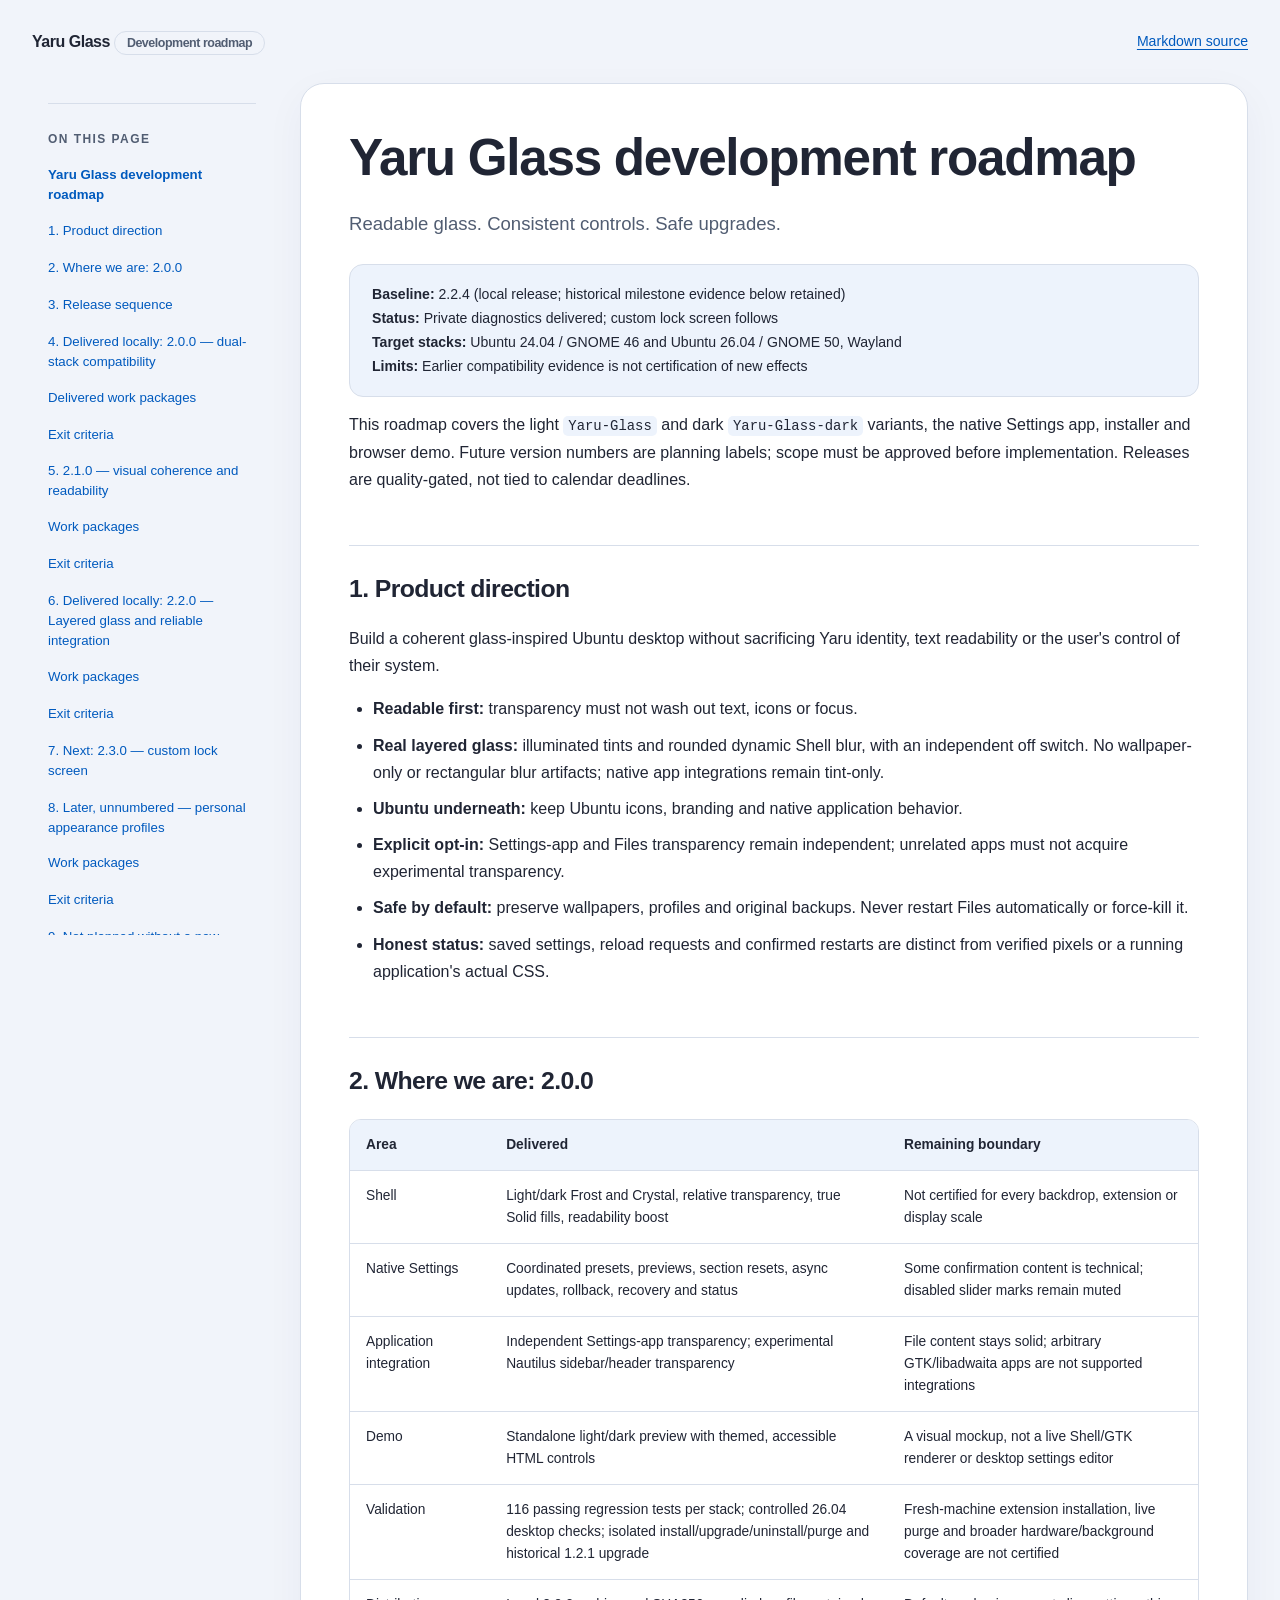
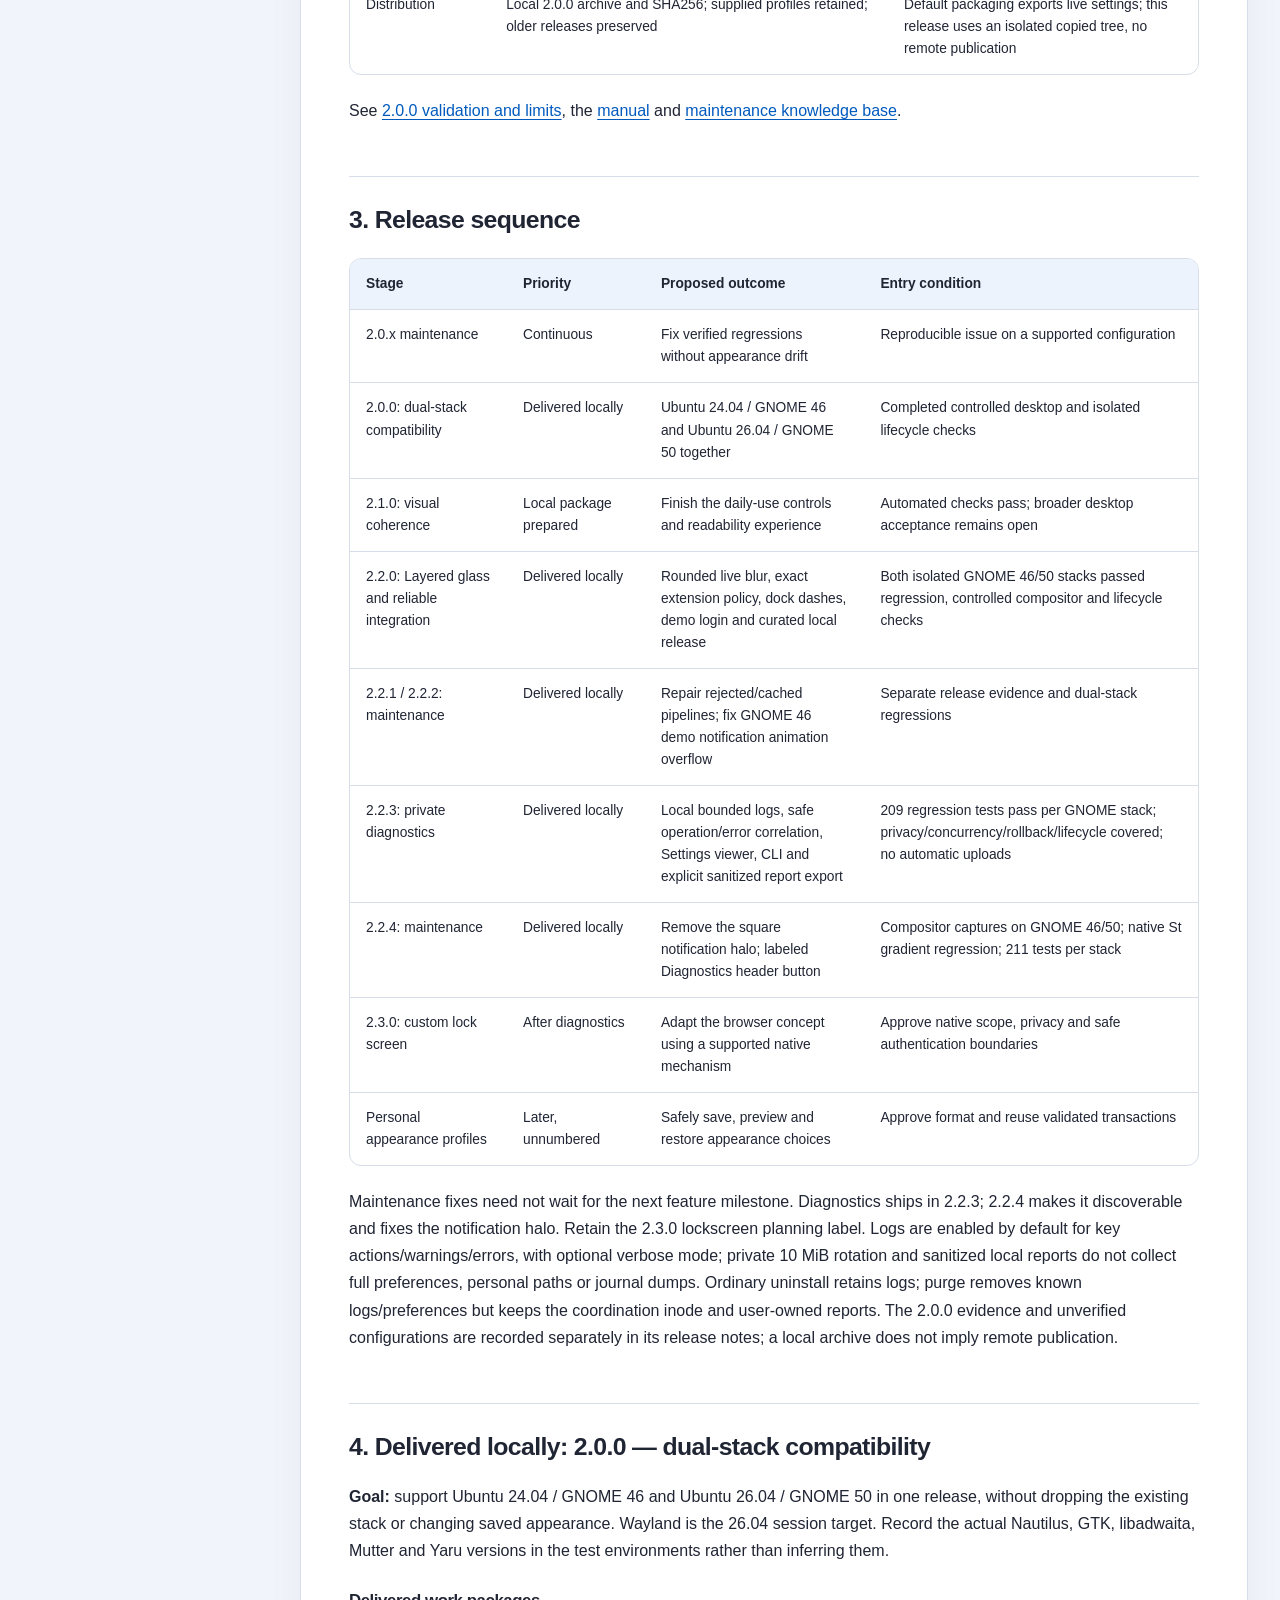
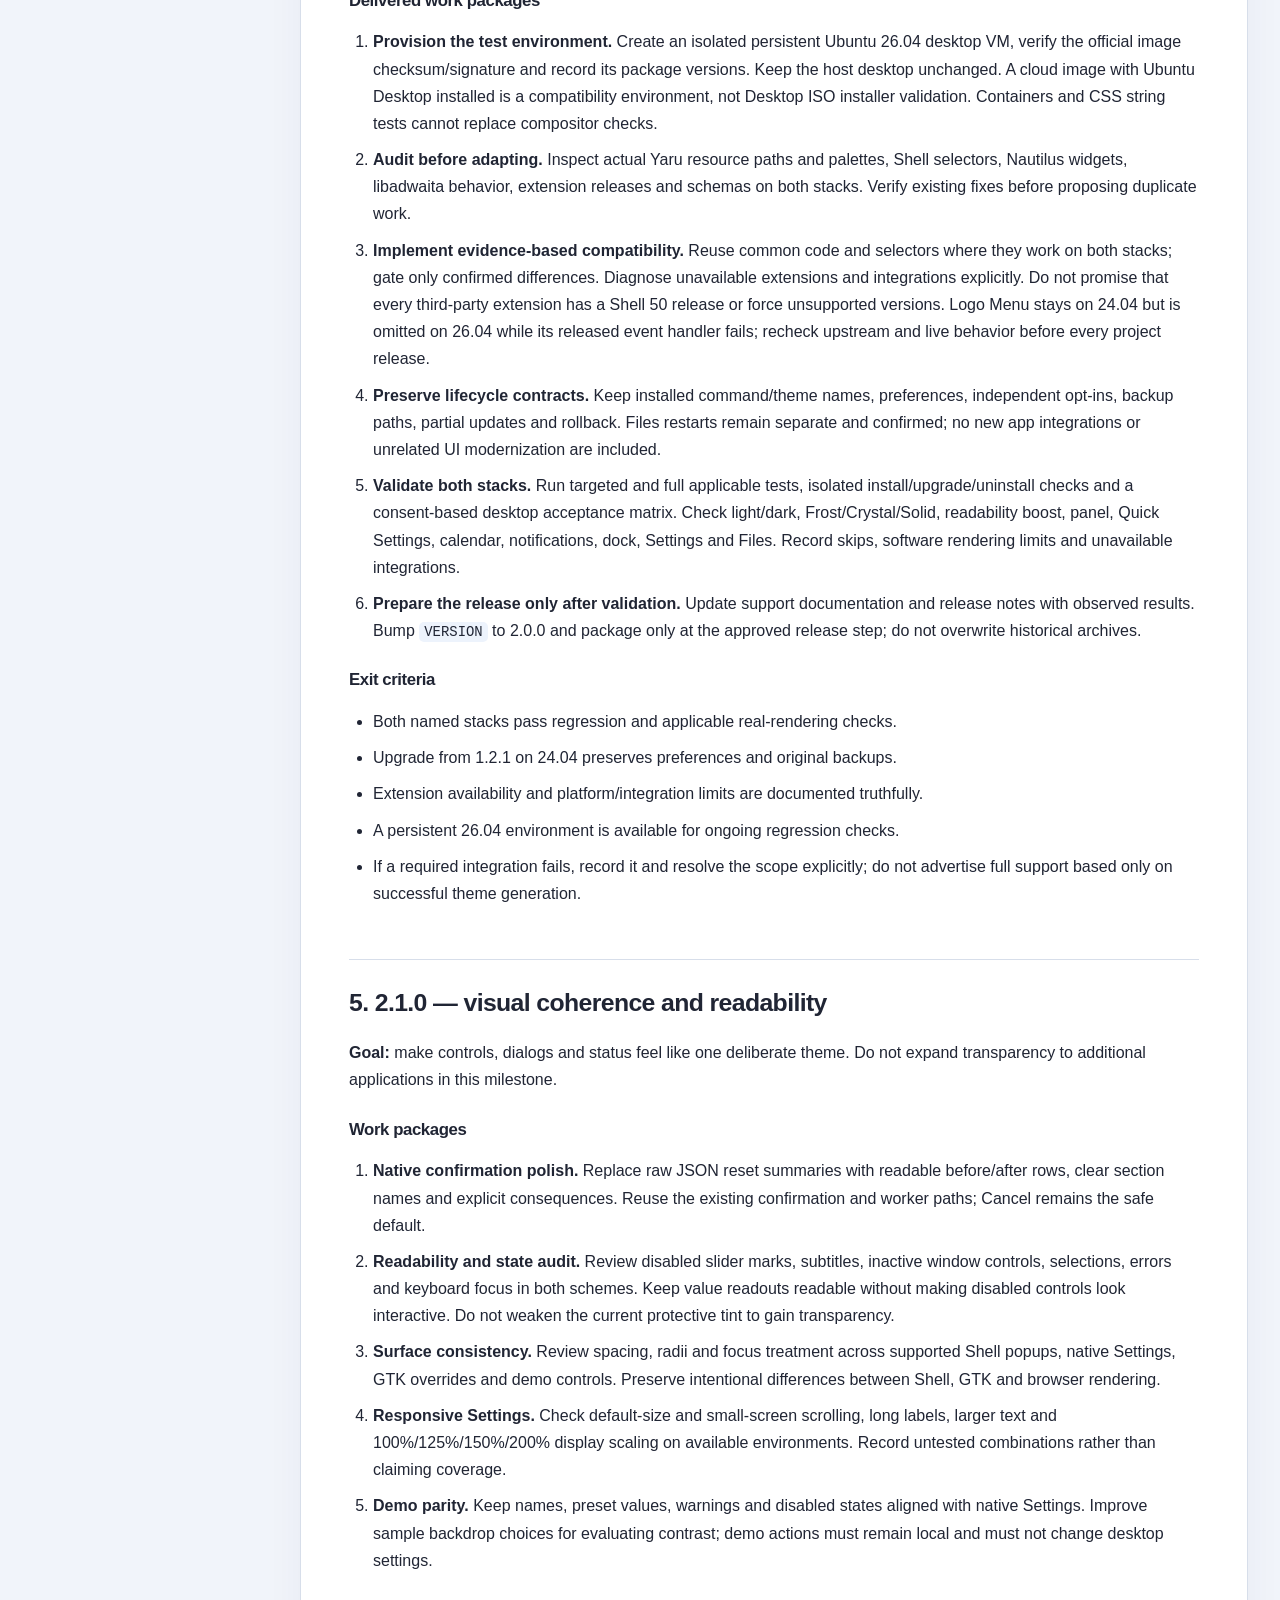
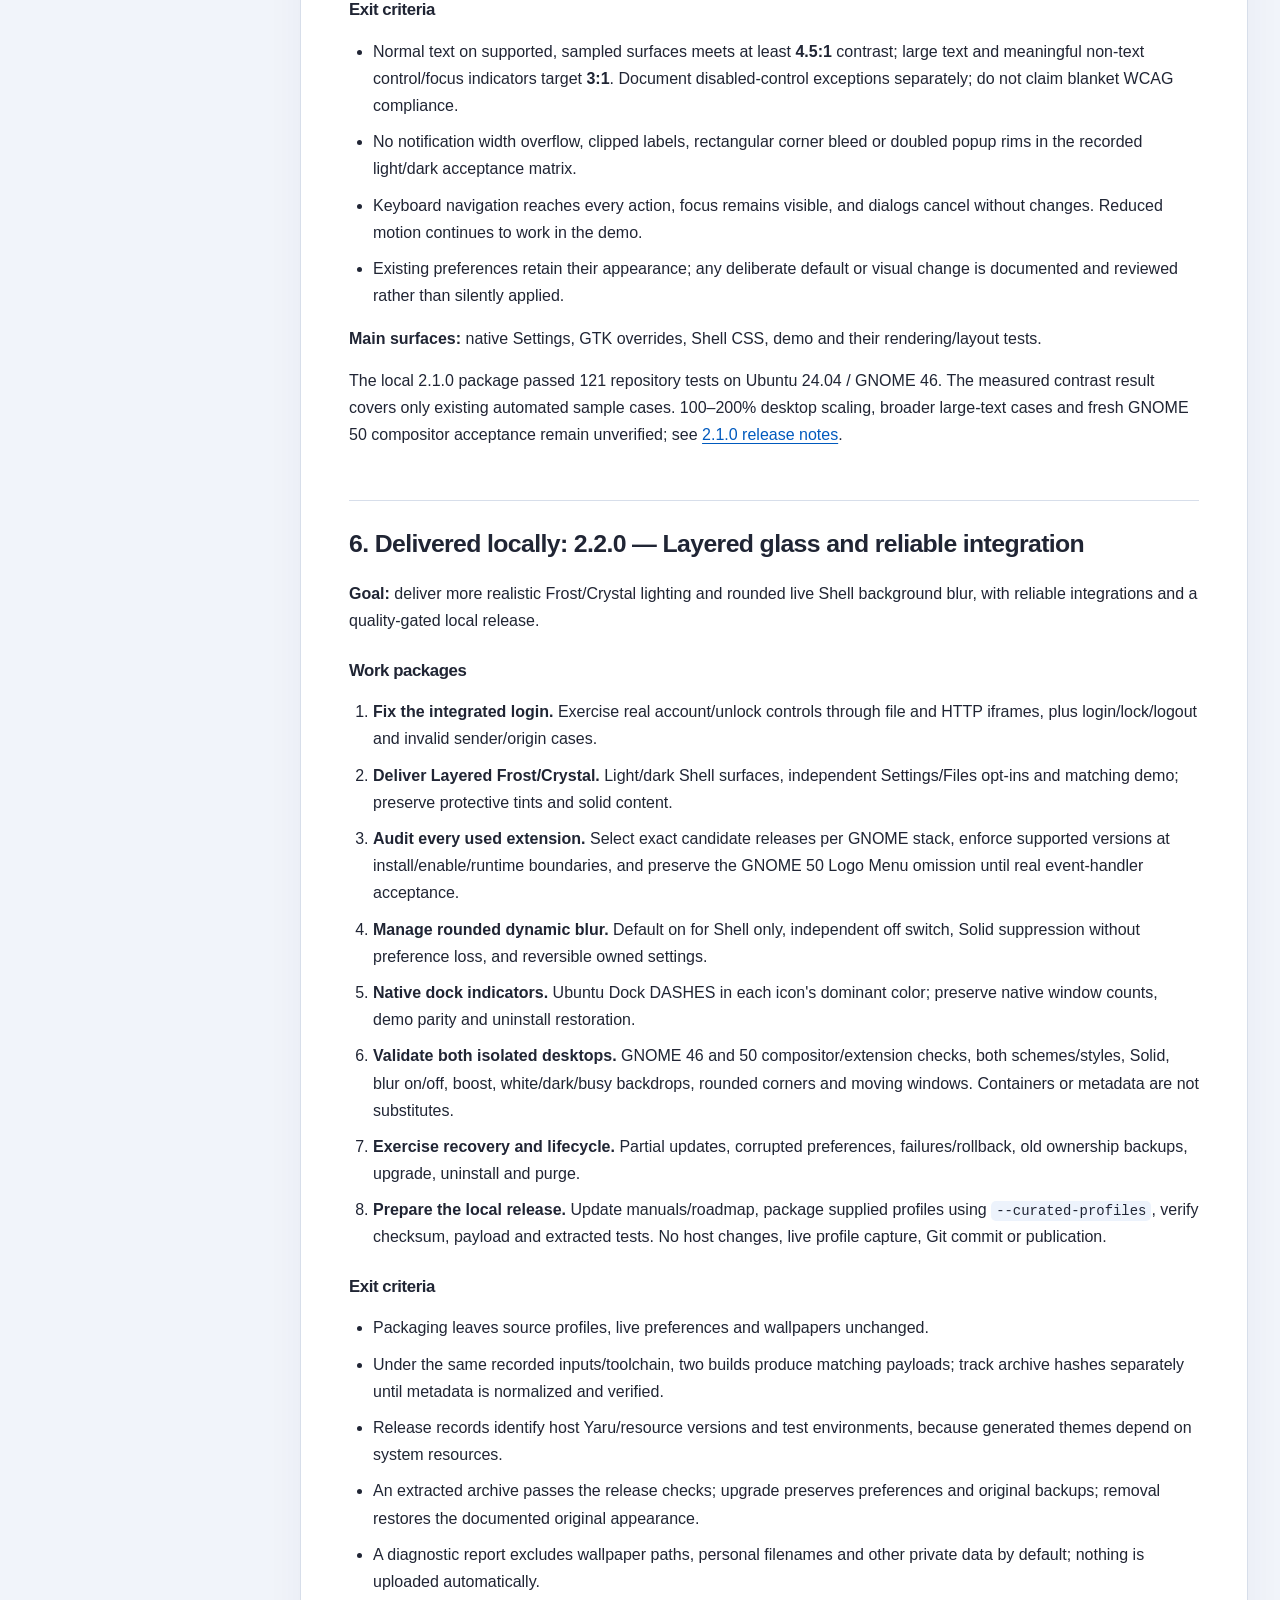
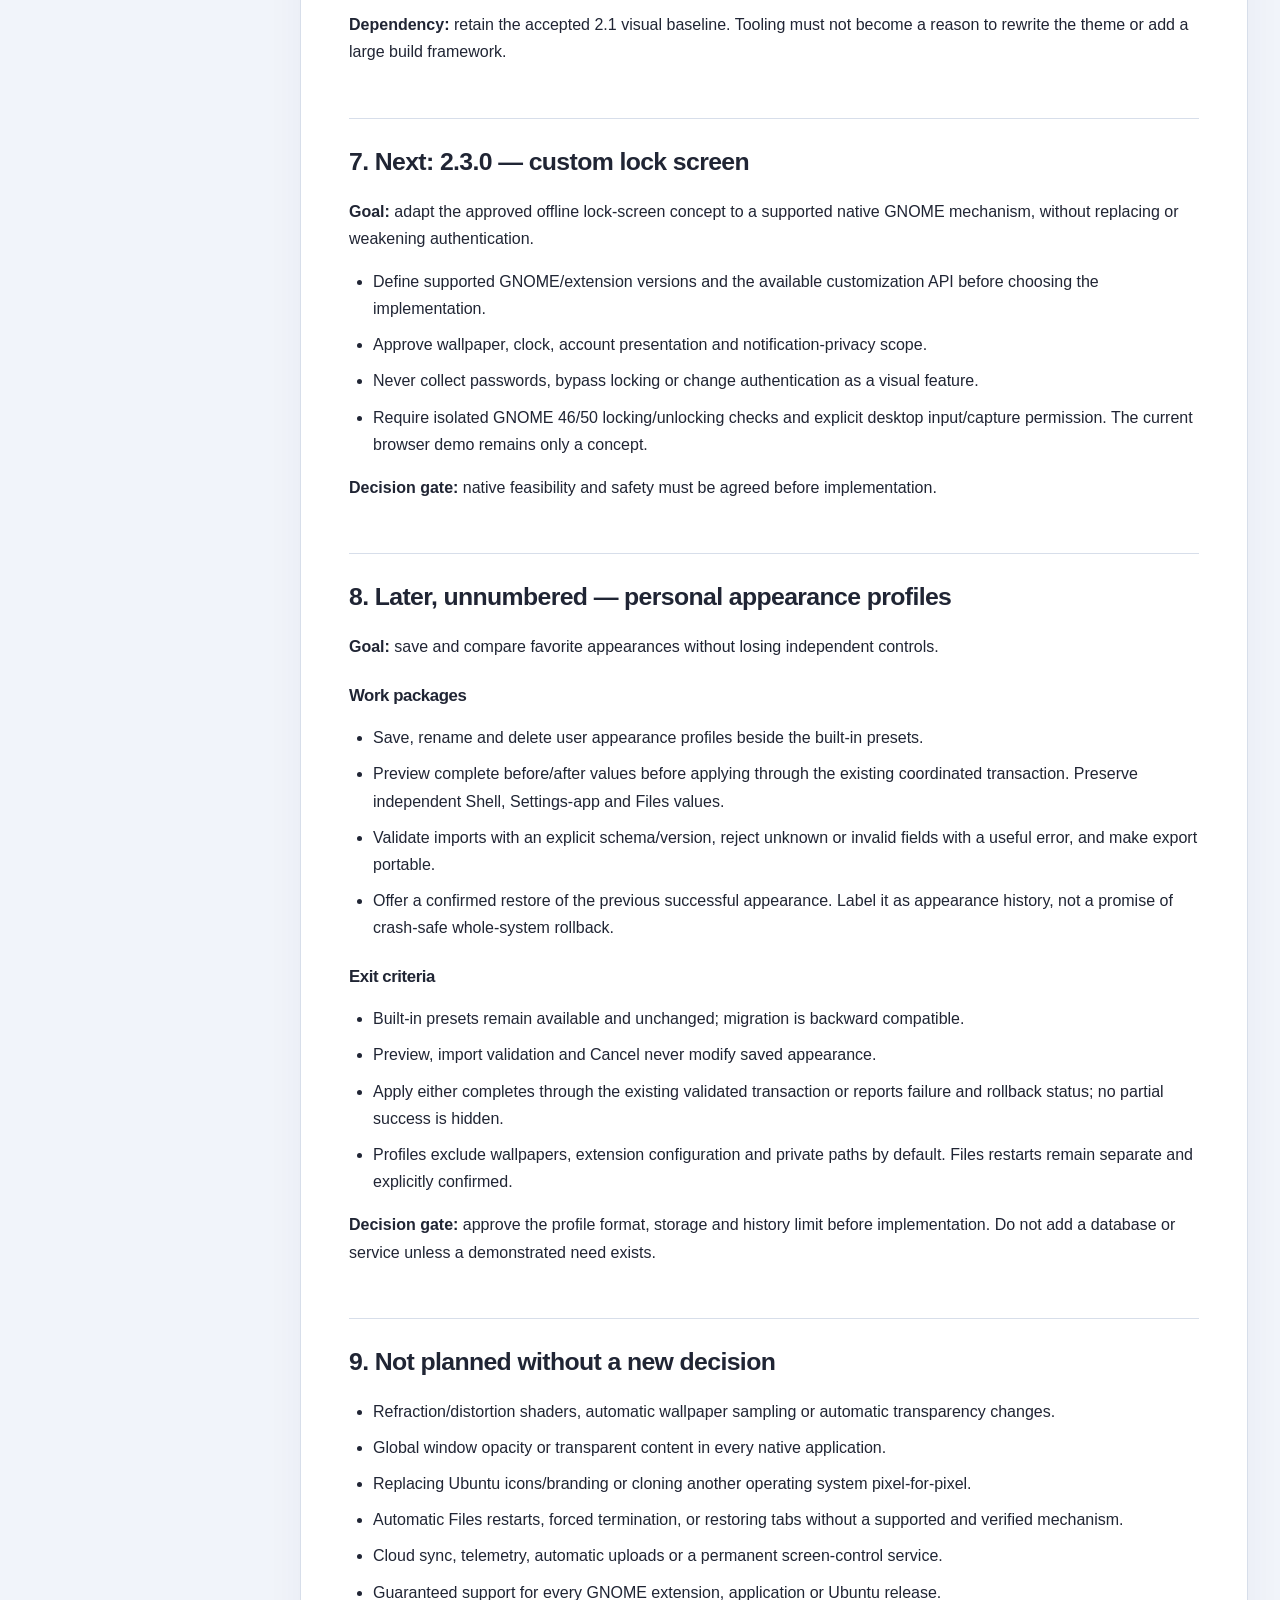
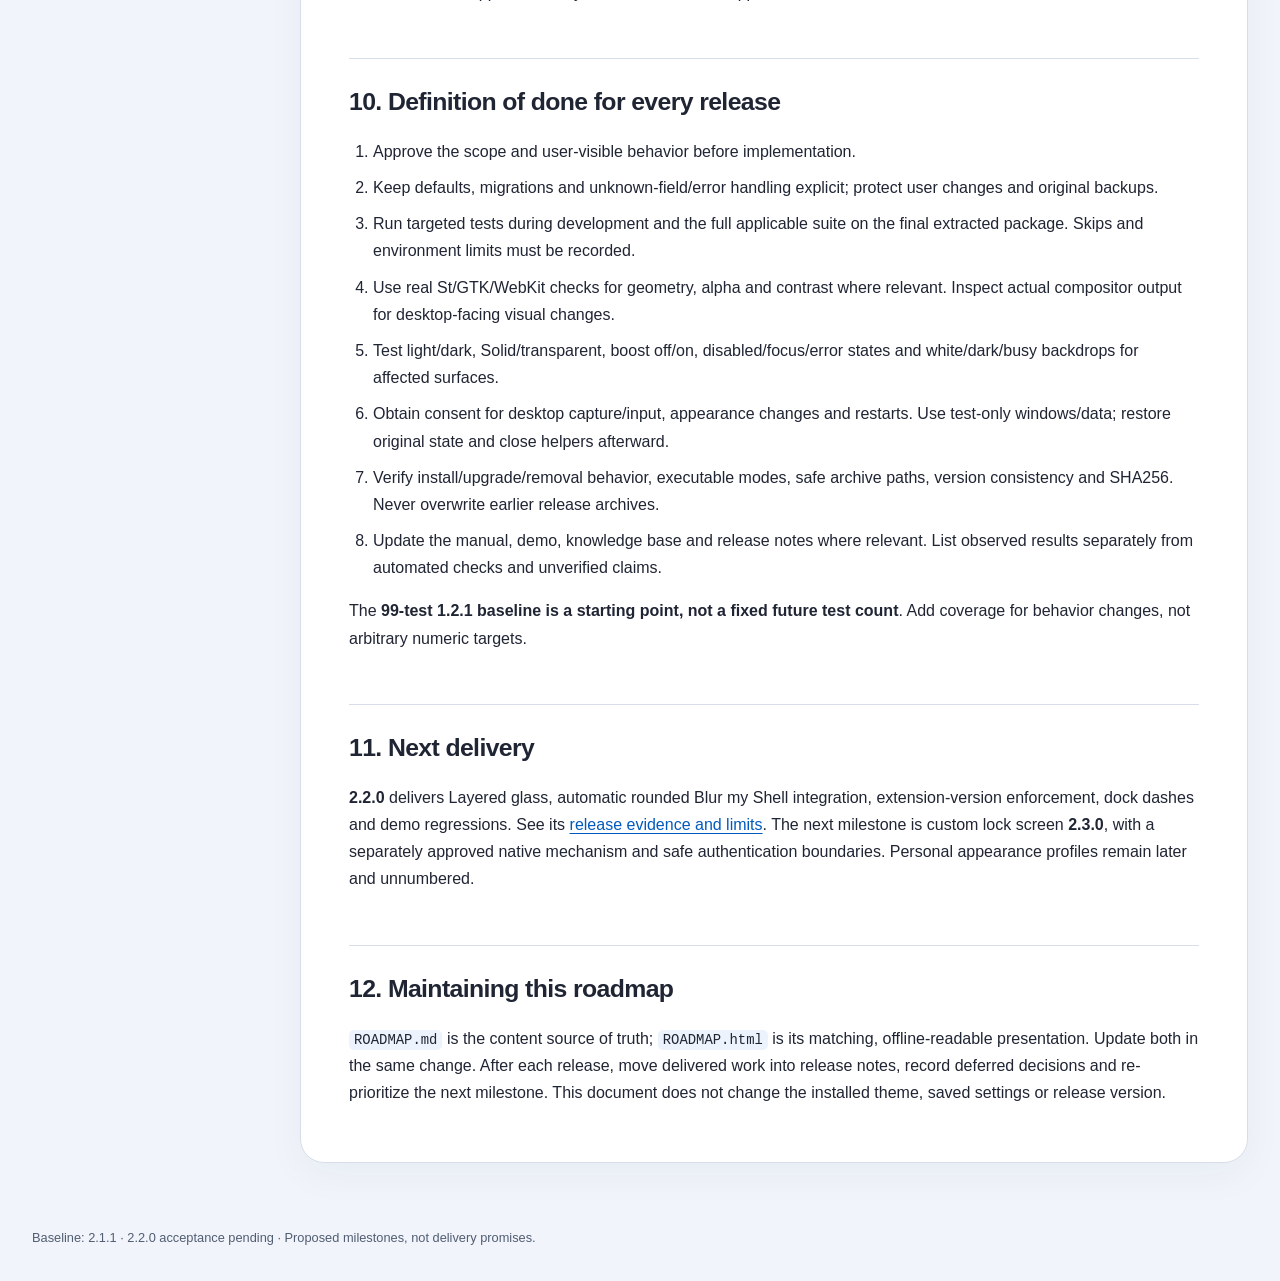
==== docs/ROADMAP.html @ f19b7e02 "Initial import of Yaru Glass 2.2.4 Co-authored-by: Copilot <223556219+Copilot@users.noreply.github.c" ====
<!DOCTYPE html>
<html lang="en">
<head>
  <meta charset="utf-8">
  <meta name="viewport" content="width=device-width, initial-scale=1">
  <meta name="description" content="Yaru Glass roadmap: Layered glass, rounded dynamic blur, exact extension versions and a custom lock screen milestone.">
  <title>Yaru Glass — Development roadmap</title>
  <style>
:root {
  color-scheme: light dark;
  --bg: #f1f4fa; --card: #ffffff; --ink: #202534; --muted: #515d72;
  --accent: #005abe; --line: #d7deea; --soft: #edf3fc; --shadow: 0 12px 40px #2035550b;
}
@media (prefers-color-scheme: dark) {
  :root {
    --bg: #121722; --card: #1c2432; --ink: #edf2fc; --muted: #b5c1d5;
    --accent: #88bfff; --line: #39475c; --soft: #25334a; --shadow: none;
  }
}
* { box-sizing: border-box; }
html { scroll-padding-top: 24px; }
body {
  margin: 0; background: var(--bg); color: var(--ink);
  font: 16px/1.7 Inter, "Ubuntu Sans", "Segoe UI", sans-serif;
}
a { color: var(--accent); text-underline-offset: 3px; }
a:hover { text-decoration-thickness: 2px; }
a:focus-visible, summary:focus-visible { outline: 3px solid var(--accent); outline-offset: 4px; border-radius: 3px; }
.skip { position: absolute; left: 16px; top: -100px; padding: 10px 18px; background: var(--card); z-index: 2; }
.skip:focus { top: 12px; }
.topbar {
  max-width: 1320px; margin: auto; padding: 28px 32px;
  display: flex; align-items: center; justify-content: space-between; gap: 16px; flex-wrap: wrap;
}
.brand { font-weight: 750; letter-spacing: -.03em; }
.badge { border: 1px solid var(--line); border-radius: 999px; padding: 4px 12px; font-size: .78rem; color: var(--muted); }
.topbar a { font-size: .88rem; }
.layout { max-width: 1320px; margin: 0 auto 64px; padding: 0 32px; display: grid; grid-template-columns: 240px minmax(0,1fr); gap: 28px; align-items: start; }
aside { position: sticky; top: 24px; max-height: calc(100vh - 48px); overflow: auto; padding: 20px 16px; }
aside h2 { font-size: .75rem; text-transform: uppercase; letter-spacing: .12em; color: var(--muted); margin: 0 0 14px; }
nav ul { list-style: none; margin: 0; padding: 0; }
nav ul ul { padding: 8px 0 0; }
nav li { margin: 0 0 9px; }
nav a { display: block; text-decoration: none; font-size: .83rem; line-height: 1.5; padding: 4px 0; }
nav > .toc > ul > li > a { font-weight: 700; }
main { min-width: 0; padding: 42px 48px; border: 1px solid var(--line); border-radius: 24px; background: var(--card); box-shadow: var(--shadow); }
h1,h2,h3 { line-height: 1.25; letter-spacing: -.025em; text-wrap: balance; }
h1 { font-size: clamp(2rem, 4vw, 3.2rem); margin: 0 0 18px; }
h1 + p { font-size: 1.16rem; color: var(--muted); margin: 0 0 24px; }
h1 + p + p { padding: 18px 22px; border: 1px solid var(--line); border-radius: 14px; background: var(--soft); font-size: .88rem; }
h2 { font-size: 1.55rem; margin: 52px 0 20px; padding-top: 28px; border-top: 1px solid var(--line); }
h3 { font-size: 1.05rem; margin-top: 26px; }
p { margin: 14px 0; }
li { margin: 9px 0; }
ul,ol { padding-left: 24px; }
strong { font-weight: 700; }
code { font: .87em/1.6 ui-monospace, "Ubuntu Sans Mono", monospace; background: var(--soft); padding: 2px 5px; border-radius: 5px; overflow-wrap: anywhere; }
.table-scroll { overflow-x: auto; margin: 22px 0; border: 1px solid var(--line); border-radius: 12px; }
table { width: 100%; border-collapse: collapse; font-size: .86rem; line-height: 1.6; }
th,td { padding: 14px 16px; text-align: left; vertical-align: top; border-bottom: 1px solid var(--line); min-width: 130px; }
th { background: var(--soft); font-weight: 700; }
tr:last-child td { border-bottom: 0; }
footer { max-width: 1320px; margin: 0 auto 32px; padding: 0 32px; color: var(--muted); font-size: .8rem; }
@media (max-width: 950px) {
  .layout { grid-template-columns: minmax(0,1fr); gap: 16px; }
  aside { position: static; max-height: none; border: 1px solid var(--line); border-radius: 16px; background: var(--card); }
  nav .toc > ul > li > ul { display: grid; grid-template-columns: repeat(2,minmax(0,1fr)); column-gap: 20px; }
}
@media (max-width: 520px) {
  .topbar { padding: 22px 16px; }
  .layout { padding: 0 12px; }
  main { padding: 28px 20px; border-radius: 18px; }
  h2 { font-size: 1.3rem; }
  nav .toc > ul > li > ul { grid-template-columns: 1fr; }
  footer { padding: 0 20px; }
}
@media print {
  :root { --bg: white; --card: white; --ink: black; --muted: #333; --accent: #004080; --line: #bbb; --soft: #f3f3f3; }
  body { font-size: 10pt; }
  .topbar,aside,.skip,footer { display: none; }
  .layout { display: block; margin: 0; padding: 0; }
  main { border: 0; padding: 0; box-shadow: none; }
  h2,h3 { break-after: avoid; }
  tr { break-inside: avoid; }
  .table-scroll { overflow: visible; }
  th,td { min-width: 0; padding: 7px; }
}
</style>
</head>
<body>
  <a class="skip" href="#roadmap">Skip to roadmap</a>
  <header class="topbar">
    <div class="brand">Yaru Glass <span class="badge">Development roadmap</span></div>
    <a href="ROADMAP.md">Markdown source</a>
  </header>
  <div class="layout">
    <aside>
      <h2 id="contents">On this page</h2>
      <nav aria-labelledby="contents"><div class="toc">
<ul>
<li><a href="#yaru-glass-development-roadmap">Yaru Glass development roadmap</a><ul>
<li><a href="#1-product-direction">1. Product direction</a></li>
<li><a href="#2-where-we-are-200">2. Where we are: 2.0.0</a></li>
<li><a href="#3-release-sequence">3. Release sequence</a></li>
<li><a href="#4-delivered-locally-200-dual-stack-compatibility">4. Delivered locally: 2.0.0 — dual-stack compatibility</a><ul>
<li><a href="#delivered-work-packages">Delivered work packages</a></li>
<li><a href="#exit-criteria">Exit criteria</a></li>
</ul>
</li>
<li><a href="#5-210-visual-coherence-and-readability">5. 2.1.0 — visual coherence and readability</a><ul>
<li><a href="#work-packages">Work packages</a></li>
<li><a href="#exit-criteria_1">Exit criteria</a></li>
</ul>
</li>
<li><a href="#6-delivered-locally-220-layered-glass-and-reliable-integration">6. Delivered locally: 2.2.0 — Layered glass and reliable integration</a><ul>
<li><a href="#work-packages_1">Work packages</a></li>
<li><a href="#exit-criteria_2">Exit criteria</a></li>
</ul>
</li>
<li><a href="#7-next-230-custom-lock-screen">7. Next: 2.3.0 — custom lock screen</a></li>
<li><a href="#8-later-unnumbered-personal-appearance-profiles">8. Later, unnumbered — personal appearance profiles</a><ul>
<li><a href="#work-packages_2">Work packages</a></li>
<li><a href="#exit-criteria_3">Exit criteria</a></li>
</ul>
</li>
<li><a href="#9-not-planned-without-a-new-decision">9. Not planned without a new decision</a></li>
<li><a href="#10-definition-of-done-for-every-release">10. Definition of done for every release</a></li>
<li><a href="#11-next-delivery">11. Next delivery</a></li>
<li><a href="#12-maintaining-this-roadmap">12. Maintaining this roadmap</a></li>
</ul>
</li>
</ul>
</div>
</nav>
    </aside>
    <main id="roadmap"><h1 id="yaru-glass-development-roadmap">Yaru Glass development roadmap</h1>
<p>Readable glass. Consistent controls. Safe upgrades.</p>
<p><strong>Baseline:</strong> 2.2.4 (local release; historical milestone evidence below retained)<br />
<strong>Status:</strong> Private diagnostics delivered; custom lock screen follows<br />
<strong>Target stacks:</strong> Ubuntu 24.04 / GNOME 46 and Ubuntu 26.04 / GNOME 50, Wayland<br />
<strong>Limits:</strong> Earlier compatibility evidence is not certification of new effects</p>
<p>This roadmap covers the light <code>Yaru-Glass</code> and dark
<code>Yaru-Glass-dark</code> variants, the native Settings app, installer and browser
demo. Future version numbers are planning labels; scope must be approved before
implementation. Releases are quality-gated, not tied to calendar deadlines.</p>
<h2 id="1-product-direction">1. Product direction</h2>
<p>Build a coherent glass-inspired Ubuntu desktop without sacrificing Yaru identity,
text readability or the user's control of their system.</p>
<ul>
<li><strong>Readable first:</strong> transparency must not wash out text, icons or focus.</li>
<li><strong>Real layered glass:</strong> illuminated tints and rounded dynamic Shell blur, with
  an independent off switch. No wallpaper-only or rectangular blur artifacts;
  native app integrations remain tint-only.</li>
<li><strong>Ubuntu underneath:</strong> keep Ubuntu icons, branding and native application behavior.</li>
<li><strong>Explicit opt-in:</strong> Settings-app and Files transparency remain independent;
  unrelated apps must not acquire experimental transparency.</li>
<li><strong>Safe by default:</strong> preserve wallpapers, profiles and original backups.
  Never restart Files automatically or force-kill it.</li>
<li><strong>Honest status:</strong> saved settings, reload requests and confirmed restarts are
  distinct from verified pixels or a running application's actual CSS.</li>
</ul>
<h2 id="2-where-we-are-200">2. Where we are: 2.0.0</h2>
<div class="table-scroll"><table>
<thead>
<tr>
<th>Area</th>
<th>Delivered</th>
<th>Remaining boundary</th>
</tr>
</thead>
<tbody>
<tr>
<td>Shell</td>
<td>Light/dark Frost and Crystal, relative transparency, true Solid fills, readability boost</td>
<td>Not certified for every backdrop, extension or display scale</td>
</tr>
<tr>
<td>Native Settings</td>
<td>Coordinated presets, previews, section resets, async updates, rollback, recovery and status</td>
<td>Some confirmation content is technical; disabled slider marks remain muted</td>
</tr>
<tr>
<td>Application integration</td>
<td>Independent Settings-app transparency; experimental Nautilus sidebar/header transparency</td>
<td>File content stays solid; arbitrary GTK/libadwaita apps are not supported integrations</td>
</tr>
<tr>
<td>Demo</td>
<td>Standalone light/dark preview with themed, accessible HTML controls</td>
<td>A visual mockup, not a live Shell/GTK renderer or desktop settings editor</td>
</tr>
<tr>
<td>Validation</td>
<td>116 passing regression tests per stack; controlled 26.04 desktop checks; isolated install/upgrade/uninstall/purge and historical 1.2.1 upgrade</td>
<td>Fresh-machine extension installation, live purge and broader hardware/background coverage are not certified</td>
</tr>
<tr>
<td>Distribution</td>
<td>Local 2.0.0 archive and SHA256; supplied profiles retained; older releases preserved</td>
<td>Default packaging exports live settings; this release uses an isolated copied tree, no remote publication</td>
</tr>
</tbody>
</table></div>
<p>See <a href="RELEASE-2.0.0.md">2.0.0 validation and limits</a>,
the <a href="MANUAL.md">manual</a> and <a href="KNOWLEDGE_BASE.md">maintenance knowledge base</a>.</p>
<h2 id="3-release-sequence">3. Release sequence</h2>
<div class="table-scroll"><table>
<thead>
<tr>
<th>Stage</th>
<th>Priority</th>
<th>Proposed outcome</th>
<th>Entry condition</th>
</tr>
</thead>
<tbody>
<tr>
<td>2.0.x maintenance</td>
<td>Continuous</td>
<td>Fix verified regressions without appearance drift</td>
<td>Reproducible issue on a supported configuration</td>
</tr>
<tr>
<td>2.0.0: dual-stack compatibility</td>
<td>Delivered locally</td>
<td>Ubuntu 24.04 / GNOME 46 and Ubuntu 26.04 / GNOME 50 together</td>
<td>Completed controlled desktop and isolated lifecycle checks</td>
</tr>
<tr>
<td>2.1.0: visual coherence</td>
<td>Local package prepared</td>
<td>Finish the daily-use controls and readability experience</td>
<td>Automated checks pass; broader desktop acceptance remains open</td>
</tr>
<tr>
<td>2.2.0: Layered glass and reliable integration</td>
<td>Delivered locally</td>
<td>Rounded live blur, exact extension policy, dock dashes, demo login and curated local release</td>
<td>Both isolated GNOME 46/50 stacks passed regression, controlled compositor and lifecycle checks</td>
</tr>
<tr>
<td>2.2.1 / 2.2.2: maintenance</td>
<td>Delivered locally</td>
<td>Repair rejected/cached pipelines; fix GNOME 46 demo notification animation overflow</td>
<td>Separate release evidence and dual-stack regressions</td>
</tr>
<tr>
<td>2.2.3: private diagnostics</td>
<td>Delivered locally</td>
<td>Local bounded logs, safe operation/error correlation, Settings viewer, CLI and explicit sanitized report export</td>
<td>209 regression tests pass per GNOME stack; privacy/concurrency/rollback/lifecycle covered; no automatic uploads</td>
</tr>
<tr>
<td>2.2.4: maintenance</td>
<td>Delivered locally</td>
<td>Remove the square notification halo; labeled Diagnostics header button</td>
<td>Compositor captures on GNOME 46/50; native St gradient regression; 211 tests per stack</td>
</tr>
<tr>
<td>2.3.0: custom lock screen</td>
<td>After diagnostics</td>
<td>Adapt the browser concept using a supported native mechanism</td>
<td>Approve native scope, privacy and safe authentication boundaries</td>
</tr>
<tr>
<td>Personal appearance profiles</td>
<td>Later, unnumbered</td>
<td>Safely save, preview and restore appearance choices</td>
<td>Approve format and reuse validated transactions</td>
</tr>
</tbody>
</table></div>
<p>Maintenance fixes need not wait for the next feature milestone.
Diagnostics ships in 2.2.3; 2.2.4 makes it discoverable and fixes the notification halo.
Retain the 2.3.0 lockscreen planning label. Logs are enabled by
default for key actions/warnings/errors, with optional verbose mode; private
10 MiB rotation and sanitized local reports do not collect full preferences,
personal paths or journal dumps. Ordinary uninstall retains logs; purge removes
known logs/preferences but keeps the coordination inode and user-owned reports.
The 2.0.0 evidence and unverified configurations are recorded separately in its
release notes; a local archive does not imply remote publication.</p>
<h2 id="4-delivered-locally-200-dual-stack-compatibility">4. Delivered locally: 2.0.0 — dual-stack compatibility</h2>
<p><strong>Goal:</strong> support Ubuntu 24.04 / GNOME 46 and Ubuntu 26.04 / GNOME 50 in one
release, without dropping the existing stack or changing saved appearance.
Wayland is the 26.04 session target. Record the actual Nautilus, GTK, libadwaita,
Mutter and Yaru versions in the test environments rather than inferring them.</p>
<h3 id="delivered-work-packages">Delivered work packages</h3>
<ol>
<li><strong>Provision the test environment.</strong> Create an isolated persistent Ubuntu 26.04
   desktop VM, verify the official image checksum/signature and record its
   package versions. Keep the host desktop unchanged. A cloud image with Ubuntu
   Desktop installed is a compatibility environment, not Desktop ISO installer
   validation. Containers and CSS string tests cannot replace compositor checks.</li>
<li><strong>Audit before adapting.</strong> Inspect actual Yaru resource paths and palettes,
   Shell selectors, Nautilus widgets, libadwaita behavior, extension releases and
   schemas on both stacks. Verify existing fixes before proposing duplicate work.</li>
<li><strong>Implement evidence-based compatibility.</strong> Reuse common code and selectors
   where they work on both stacks; gate only confirmed differences. Diagnose
   unavailable extensions and integrations explicitly. Do not promise that every
   third-party extension has a Shell 50 release or force unsupported versions.
   Logo Menu stays on 24.04 but is omitted on 26.04 while its released event
   handler fails; recheck upstream and live behavior before every project release.</li>
<li><strong>Preserve lifecycle contracts.</strong> Keep installed command/theme names,
   preferences, independent opt-ins, backup paths, partial updates and rollback.
   Files restarts remain separate and confirmed; no new app integrations or
   unrelated UI modernization are included.</li>
<li><strong>Validate both stacks.</strong> Run targeted and full applicable tests, isolated
   install/upgrade/uninstall checks and a consent-based desktop acceptance matrix.
   Check light/dark, Frost/Crystal/Solid, readability boost, panel, Quick Settings,
   calendar, notifications, dock, Settings and Files. Record skips, software
   rendering limits and unavailable integrations.</li>
<li><strong>Prepare the release only after validation.</strong> Update support documentation
   and release notes with observed results. Bump <code>VERSION</code> to 2.0.0 and package
   only at the approved release step; do not overwrite historical archives.</li>
</ol>
<h3 id="exit-criteria">Exit criteria</h3>
<ul>
<li>Both named stacks pass regression and applicable real-rendering checks.</li>
<li>Upgrade from 1.2.1 on 24.04 preserves preferences and original backups.</li>
<li>Extension availability and platform/integration limits are documented truthfully.</li>
<li>A persistent 26.04 environment is available for ongoing regression checks.</li>
<li>If a required integration fails, record it and resolve the scope explicitly;
  do not advertise full support based only on successful theme generation.</li>
</ul>
<h2 id="5-210-visual-coherence-and-readability">5. 2.1.0 — visual coherence and readability</h2>
<p><strong>Goal:</strong> make controls, dialogs and status feel like one deliberate theme.
Do not expand transparency to additional applications in this milestone.</p>
<h3 id="work-packages">Work packages</h3>
<ol>
<li><strong>Native confirmation polish.</strong> Replace raw JSON reset summaries with readable
   before/after rows, clear section names and explicit consequences. Reuse the
   existing confirmation and worker paths; Cancel remains the safe default.</li>
<li><strong>Readability and state audit.</strong> Review disabled slider marks, subtitles,
   inactive window controls, selections, errors and keyboard focus in both
   schemes. Keep value readouts readable without making disabled controls look
   interactive. Do not weaken the current protective tint to gain transparency.</li>
<li><strong>Surface consistency.</strong> Review spacing, radii and focus treatment across
   supported Shell popups, native Settings, GTK overrides and demo controls.
   Preserve intentional differences between Shell, GTK and browser rendering.</li>
<li><strong>Responsive Settings.</strong> Check default-size and small-screen scrolling, long
   labels, larger text and 100%/125%/150%/200% display scaling on available
   environments. Record untested combinations rather than claiming coverage.</li>
<li><strong>Demo parity.</strong> Keep names, preset values, warnings and disabled states aligned
   with native Settings. Improve sample backdrop choices for evaluating contrast;
   demo actions must remain local and must not change desktop settings.</li>
</ol>
<h3 id="exit-criteria_1">Exit criteria</h3>
<ul>
<li>Normal text on supported, sampled surfaces meets at least <strong>4.5:1</strong> contrast;
  large text and meaningful non-text control/focus indicators target <strong>3:1</strong>.
  Document disabled-control exceptions separately; do not claim blanket WCAG compliance.</li>
<li>No notification width overflow, clipped labels, rectangular corner bleed or
  doubled popup rims in the recorded light/dark acceptance matrix.</li>
<li>Keyboard navigation reaches every action, focus remains visible, and dialogs
  cancel without changes. Reduced motion continues to work in the demo.</li>
<li>Existing preferences retain their appearance; any deliberate default or visual
  change is documented and reviewed rather than silently applied.</li>
</ul>
<p><strong>Main surfaces:</strong> native Settings, GTK overrides, Shell CSS, demo and their
rendering/layout tests.</p>
<p>The local 2.1.0 package passed 121 repository tests on Ubuntu 24.04 / GNOME 46.
The measured contrast result covers only existing automated sample cases.
100–200% desktop scaling, broader large-text cases and fresh GNOME 50 compositor
acceptance remain unverified; see <a href="RELEASE-2.1.0.md">2.1.0 release notes</a>.</p>
<h2 id="6-delivered-locally-220-layered-glass-and-reliable-integration">6. Delivered locally: 2.2.0 — Layered glass and reliable integration</h2>
<p><strong>Goal:</strong> deliver more realistic Frost/Crystal lighting and rounded live Shell
background blur, with reliable integrations and a quality-gated local release.</p>
<h3 id="work-packages_1">Work packages</h3>
<ol>
<li><strong>Fix the integrated login.</strong> Exercise real account/unlock controls through
   file and HTTP iframes, plus login/lock/logout and invalid sender/origin cases.</li>
<li><strong>Deliver Layered Frost/Crystal.</strong> Light/dark Shell surfaces, independent
   Settings/Files opt-ins and matching demo; preserve protective tints and solid content.</li>
<li><strong>Audit every used extension.</strong> Select exact candidate releases per GNOME
   stack, enforce supported versions at install/enable/runtime boundaries, and
   preserve the GNOME 50 Logo Menu omission until real event-handler acceptance.</li>
<li><strong>Manage rounded dynamic blur.</strong> Default on for Shell only, independent off
   switch, Solid suppression without preference loss, and reversible owned settings.</li>
<li><strong>Native dock indicators.</strong> Ubuntu Dock DASHES in each icon's dominant color;
   preserve native window counts, demo parity and uninstall restoration.</li>
<li><strong>Validate both isolated desktops.</strong> GNOME 46 and 50 compositor/extension
   checks, both schemes/styles, Solid, blur on/off, boost, white/dark/busy backdrops,
   rounded corners and moving windows. Containers or metadata are not substitutes.</li>
<li><strong>Exercise recovery and lifecycle.</strong> Partial updates, corrupted preferences,
   failures/rollback, old ownership backups, upgrade, uninstall and purge.</li>
<li><strong>Prepare the local release.</strong> Update manuals/roadmap, package supplied
   profiles using <code>--curated-profiles</code>, verify checksum, payload and extracted
   tests. No host changes, live profile capture, Git commit or publication.</li>
</ol>
<h3 id="exit-criteria_2">Exit criteria</h3>
<ul>
<li>Packaging leaves source profiles, live preferences and wallpapers unchanged.</li>
<li>Under the same recorded inputs/toolchain, two builds produce matching payloads;
  track archive hashes separately until metadata is normalized and verified.</li>
<li>Release records identify host Yaru/resource versions and test environments,
  because generated themes depend on system resources.</li>
<li>An extracted archive passes the release checks; upgrade preserves preferences
  and original backups; removal restores the documented original appearance.</li>
<li>A diagnostic report excludes wallpaper paths, personal filenames and other
  private data by default; nothing is uploaded automatically.</li>
</ul>
<p><strong>Dependency:</strong> retain the accepted 2.1 visual baseline. Tooling must not become
a reason to rewrite the theme or add a large build framework.</p>
<h2 id="7-next-230-custom-lock-screen">7. Next: 2.3.0 — custom lock screen</h2>
<p><strong>Goal:</strong> adapt the approved offline lock-screen concept to a supported native
GNOME mechanism, without replacing or weakening authentication.</p>
<ul>
<li>Define supported GNOME/extension versions and the available customization API
  before choosing the implementation.</li>
<li>Approve wallpaper, clock, account presentation and notification-privacy scope.</li>
<li>Never collect passwords, bypass locking or change authentication as a visual feature.</li>
<li>Require isolated GNOME 46/50 locking/unlocking checks and explicit desktop
  input/capture permission. The current browser demo remains only a concept.</li>
</ul>
<p><strong>Decision gate:</strong> native feasibility and safety must be agreed before implementation.</p>
<h2 id="8-later-unnumbered-personal-appearance-profiles">8. Later, unnumbered — personal appearance profiles</h2>
<p><strong>Goal:</strong> save and compare favorite appearances without losing independent controls.</p>
<h3 id="work-packages_2">Work packages</h3>
<ul>
<li>Save, rename and delete user appearance profiles beside the built-in presets.</li>
<li>Preview complete before/after values before applying through the existing
  coordinated transaction. Preserve independent Shell, Settings-app and Files values.</li>
<li>Validate imports with an explicit schema/version, reject unknown or invalid
  fields with a useful error, and make export portable.</li>
<li>Offer a confirmed restore of the previous successful appearance. Label it as
  appearance history, not a promise of crash-safe whole-system rollback.</li>
</ul>
<h3 id="exit-criteria_3">Exit criteria</h3>
<ul>
<li>Built-in presets remain available and unchanged; migration is backward compatible.</li>
<li>Preview, import validation and Cancel never modify saved appearance.</li>
<li>Apply either completes through the existing validated transaction or reports
  failure and rollback status; no partial success is hidden.</li>
<li>Profiles exclude wallpapers, extension configuration and private paths by
  default. Files restarts remain separate and explicitly confirmed.</li>
</ul>
<p><strong>Decision gate:</strong> approve the profile format, storage and history limit before
implementation. Do not add a database or service unless a demonstrated need exists.</p>
<h2 id="9-not-planned-without-a-new-decision">9. Not planned without a new decision</h2>
<ul>
<li>Refraction/distortion shaders, automatic wallpaper sampling or automatic transparency changes.</li>
<li>Global window opacity or transparent content in every native application.</li>
<li>Replacing Ubuntu icons/branding or cloning another operating system pixel-for-pixel.</li>
<li>Automatic Files restarts, forced termination, or restoring tabs without a
  supported and verified mechanism.</li>
<li>Cloud sync, telemetry, automatic uploads or a permanent screen-control service.</li>
<li>Guaranteed support for every GNOME extension, application or Ubuntu release.</li>
</ul>
<h2 id="10-definition-of-done-for-every-release">10. Definition of done for every release</h2>
<ol>
<li>Approve the scope and user-visible behavior before implementation.</li>
<li>Keep defaults, migrations and unknown-field/error handling explicit; protect
   user changes and original backups.</li>
<li>Run targeted tests during development and the full applicable suite on the
   final extracted package. Skips and environment limits must be recorded.</li>
<li>Use real St/GTK/WebKit checks for geometry, alpha and contrast where relevant.
   Inspect actual compositor output for desktop-facing visual changes.</li>
<li>Test light/dark, Solid/transparent, boost off/on, disabled/focus/error states
   and white/dark/busy backdrops for affected surfaces.</li>
<li>Obtain consent for desktop capture/input, appearance changes and restarts.
   Use test-only windows/data; restore original state and close helpers afterward.</li>
<li>Verify install/upgrade/removal behavior, executable modes, safe archive paths,
   version consistency and SHA256. Never overwrite earlier release archives.</li>
<li>Update the manual, demo, knowledge base and release notes where relevant.
   List observed results separately from automated checks and unverified claims.</li>
</ol>
<p>The <strong>99-test 1.2.1 baseline is a starting point, not a fixed future test count</strong>.
Add coverage for behavior changes, not arbitrary numeric targets.</p>
<h2 id="11-next-delivery">11. Next delivery</h2>
<p><strong>2.2.0</strong> delivers Layered glass, automatic rounded Blur my Shell integration,
extension-version enforcement, dock dashes and demo regressions. See its
<a href="RELEASE-2.2.0.md">release evidence and limits</a>.
The next milestone is custom lock screen <strong>2.3.0</strong>, with a separately approved
native mechanism and safe authentication boundaries. Personal appearance
profiles remain later and unnumbered.</p>
<h2 id="12-maintaining-this-roadmap">12. Maintaining this roadmap</h2>
<p><code>ROADMAP.md</code> is the content source of truth; <code>ROADMAP.html</code> is its matching,
offline-readable presentation. Update both in the same change. After each
release, move delivered work into release notes, record deferred decisions and
re-prioritize the next milestone. This document does not change the installed
theme, saved settings or release version.</p></main>
  </div>
  <footer>Baseline: 2.1.1 · 2.2.0 acceptance pending · Proposed milestones, not delivery promises.</footer>
</body>
</html>
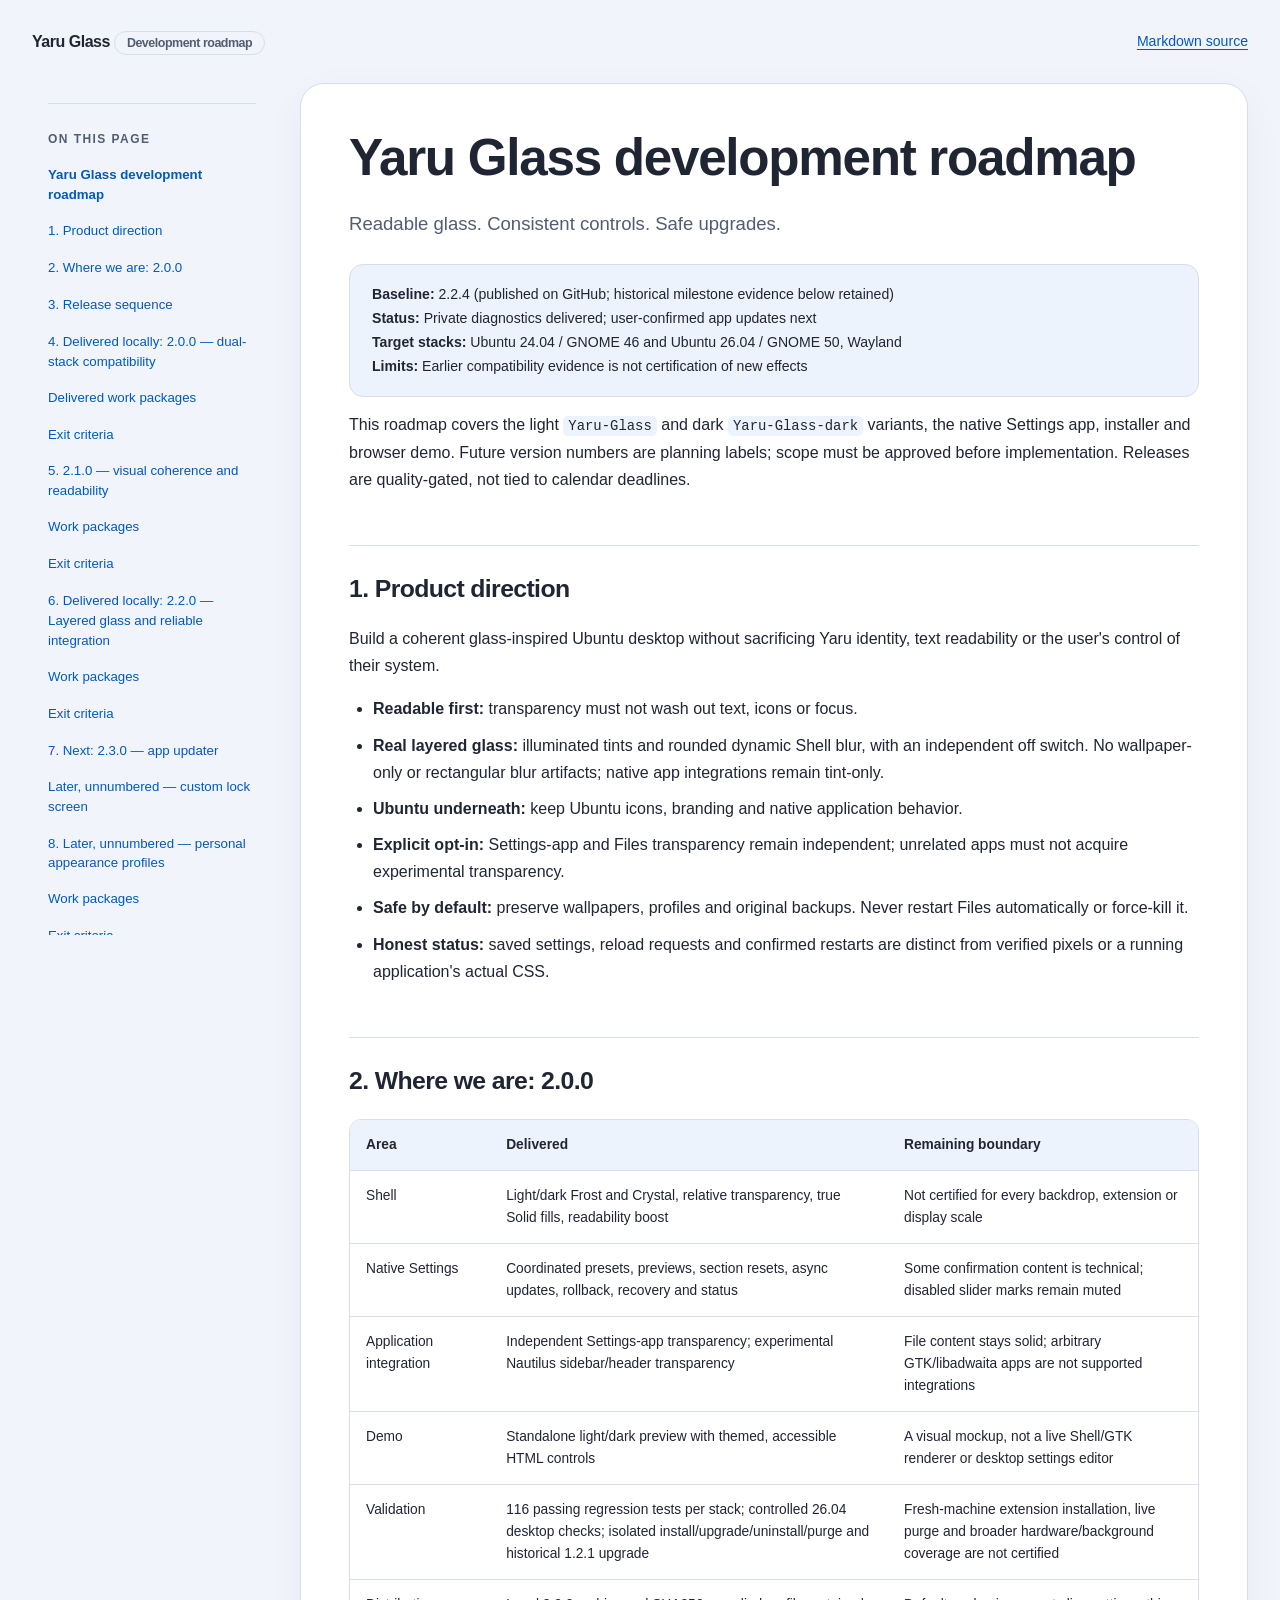
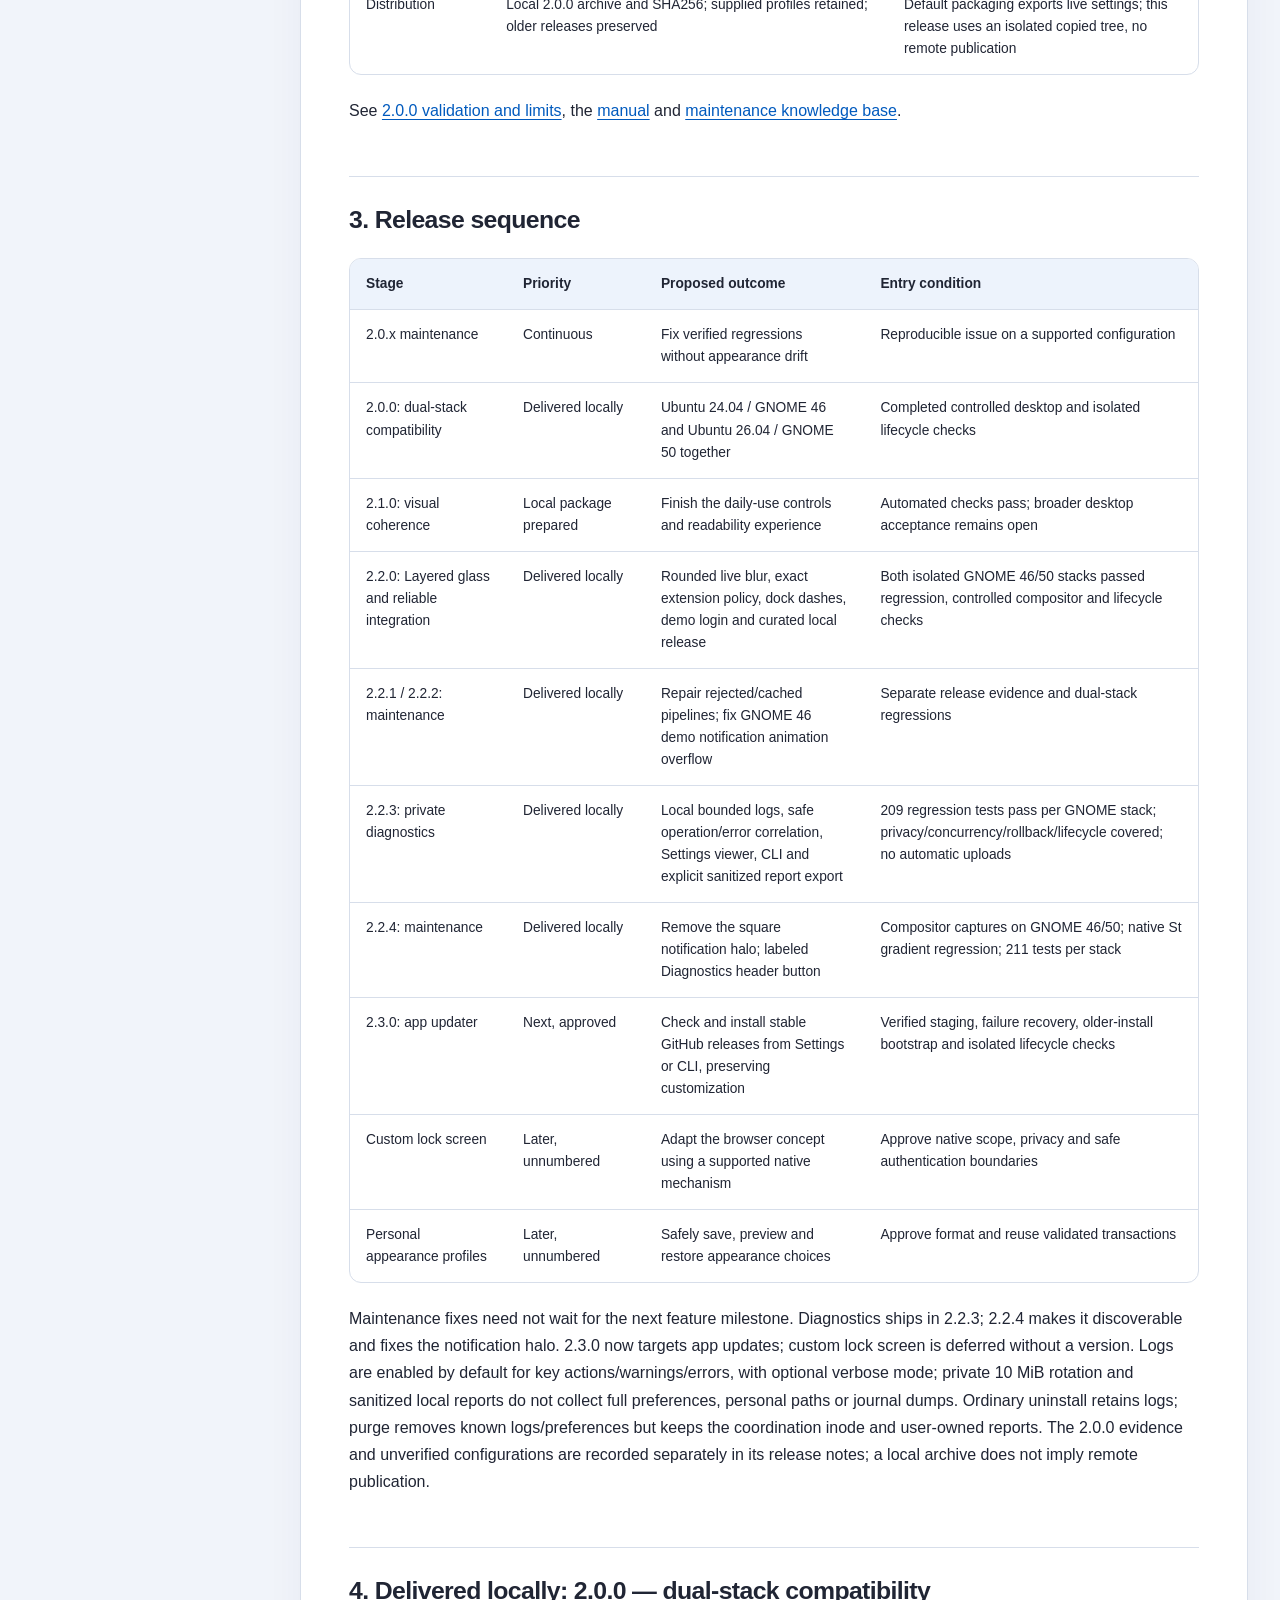
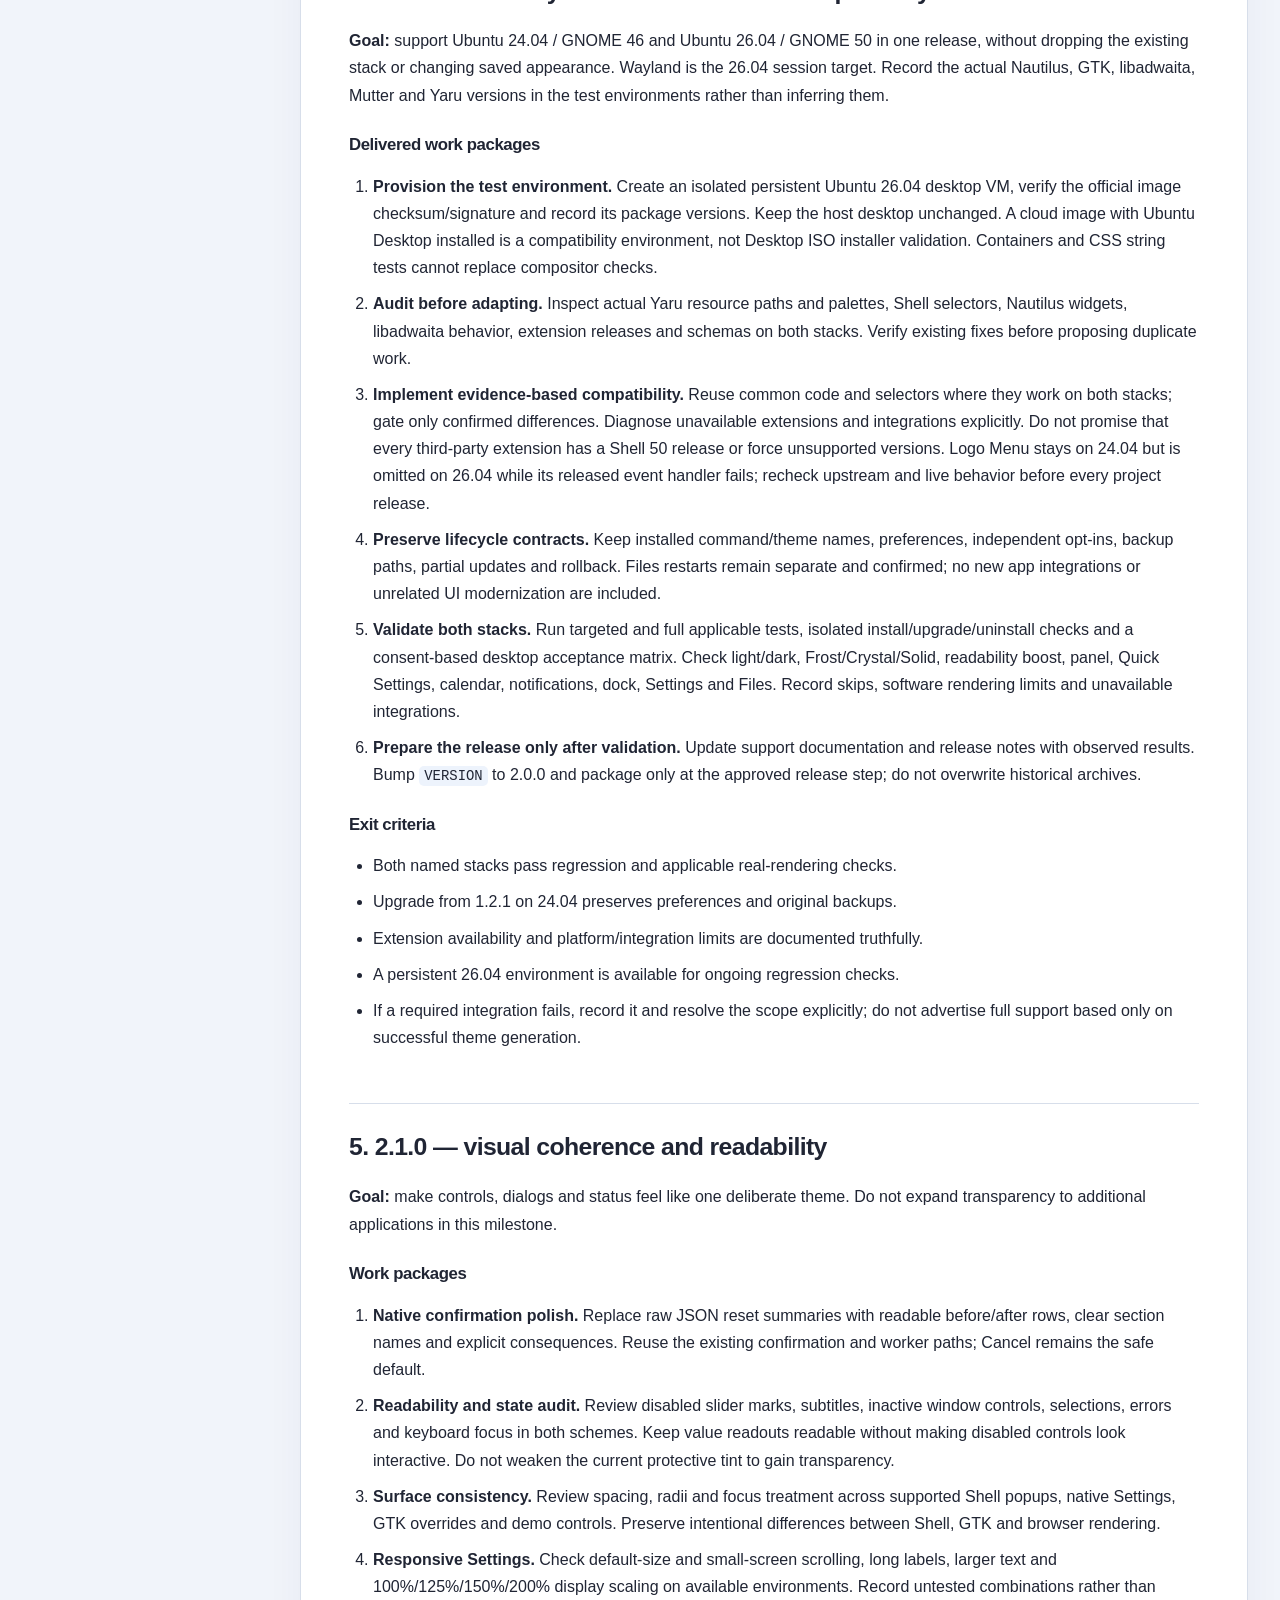
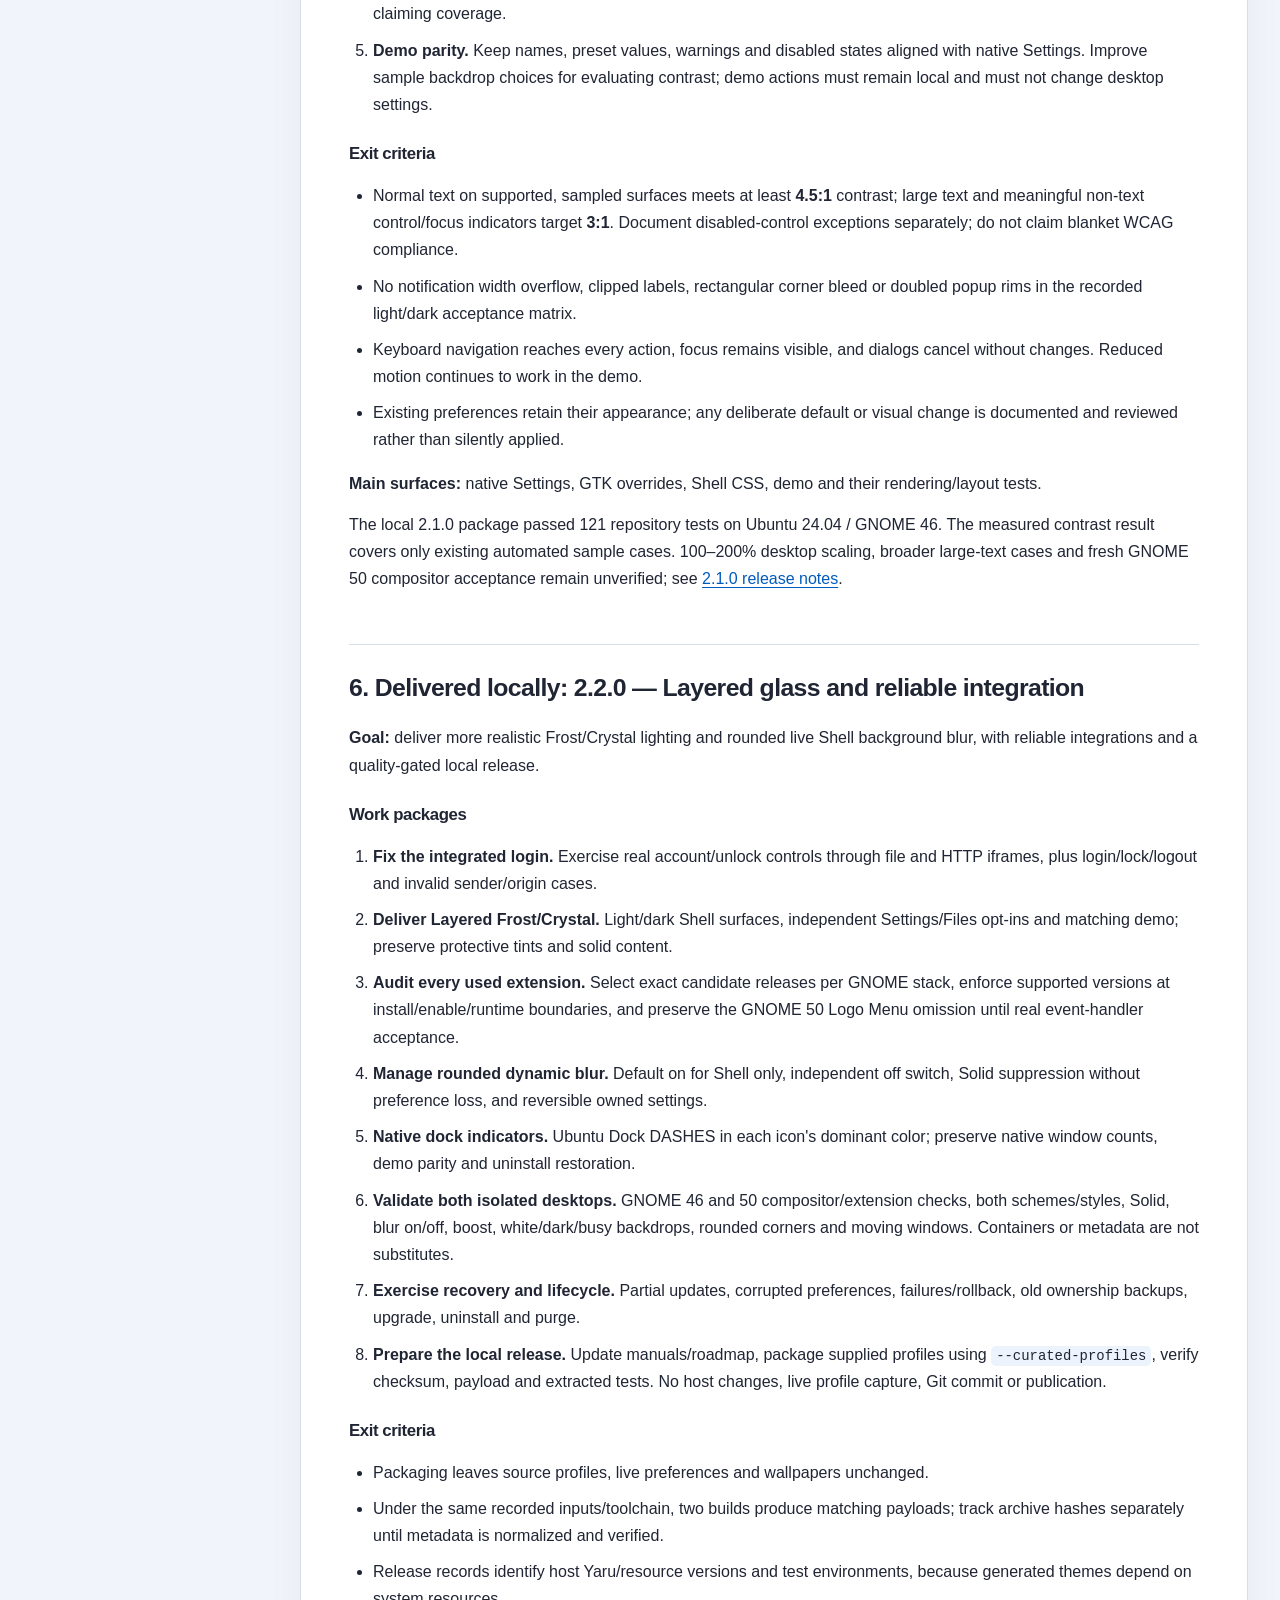
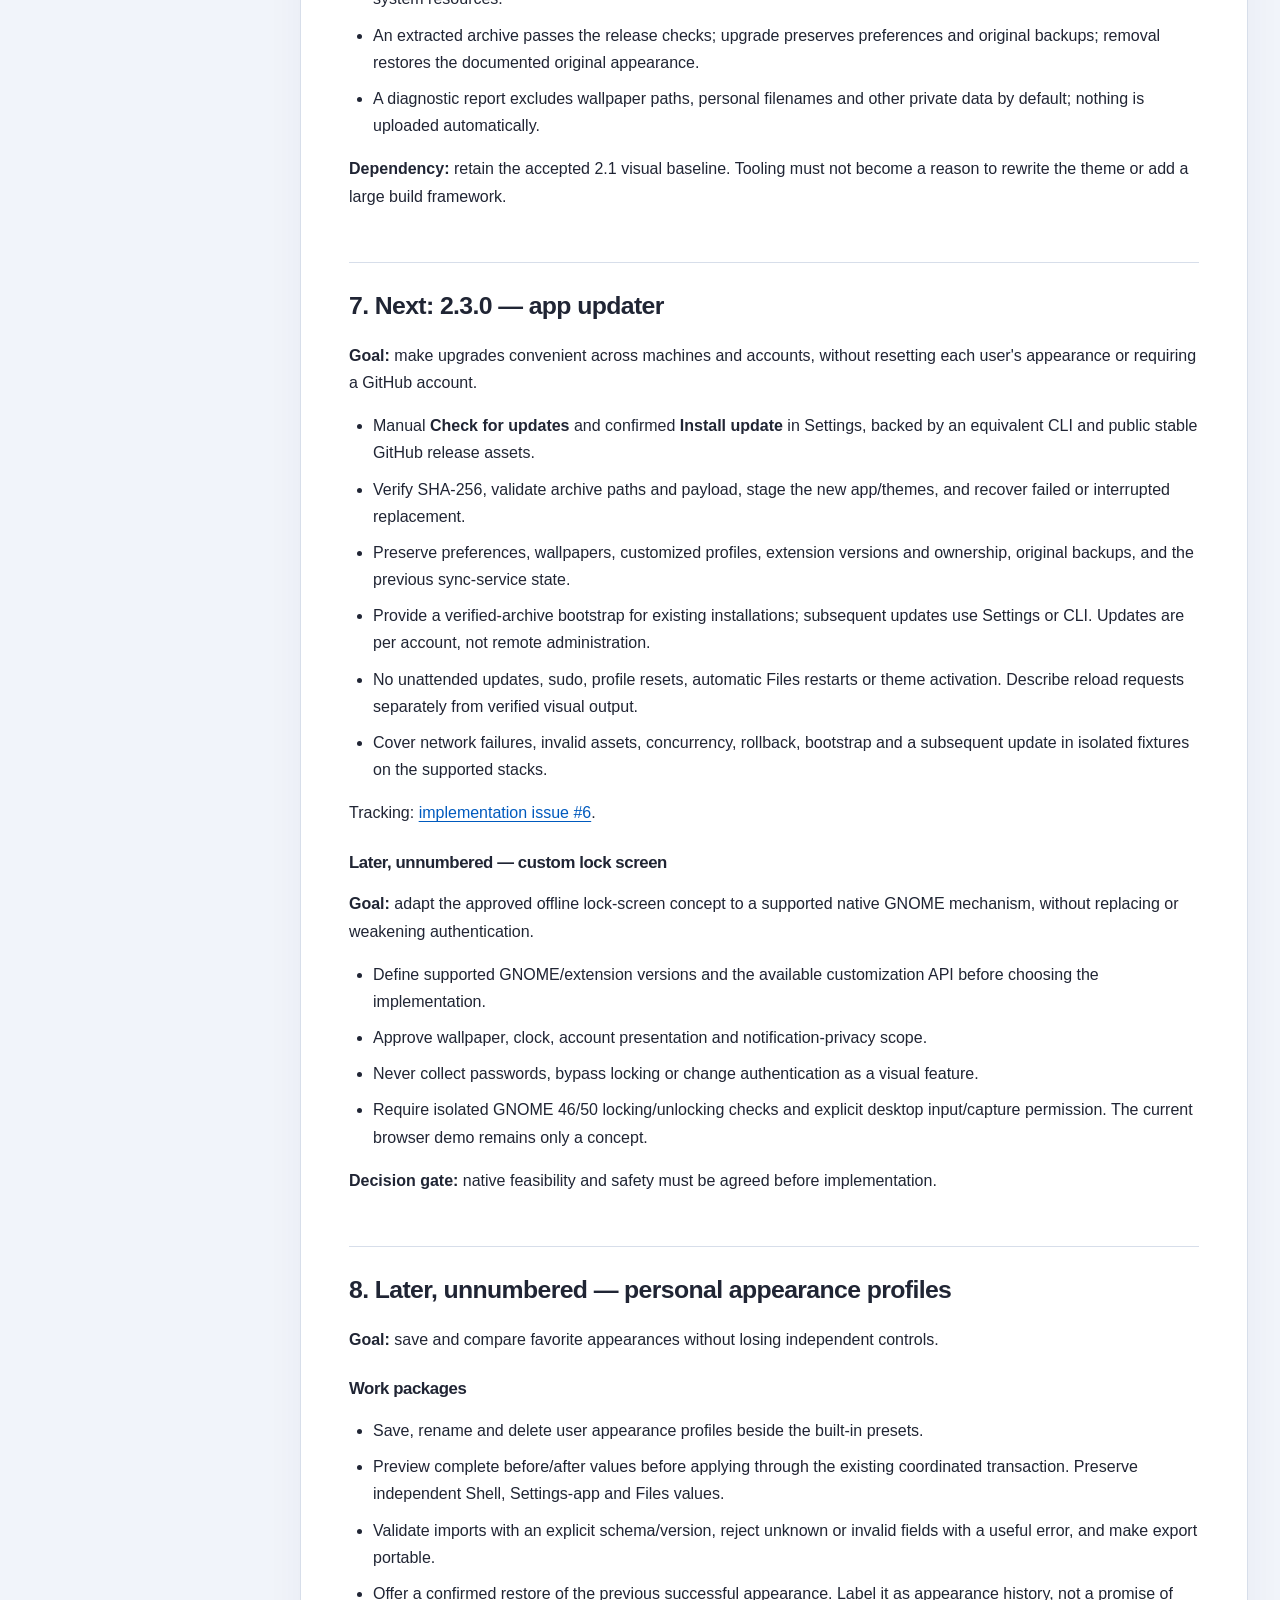
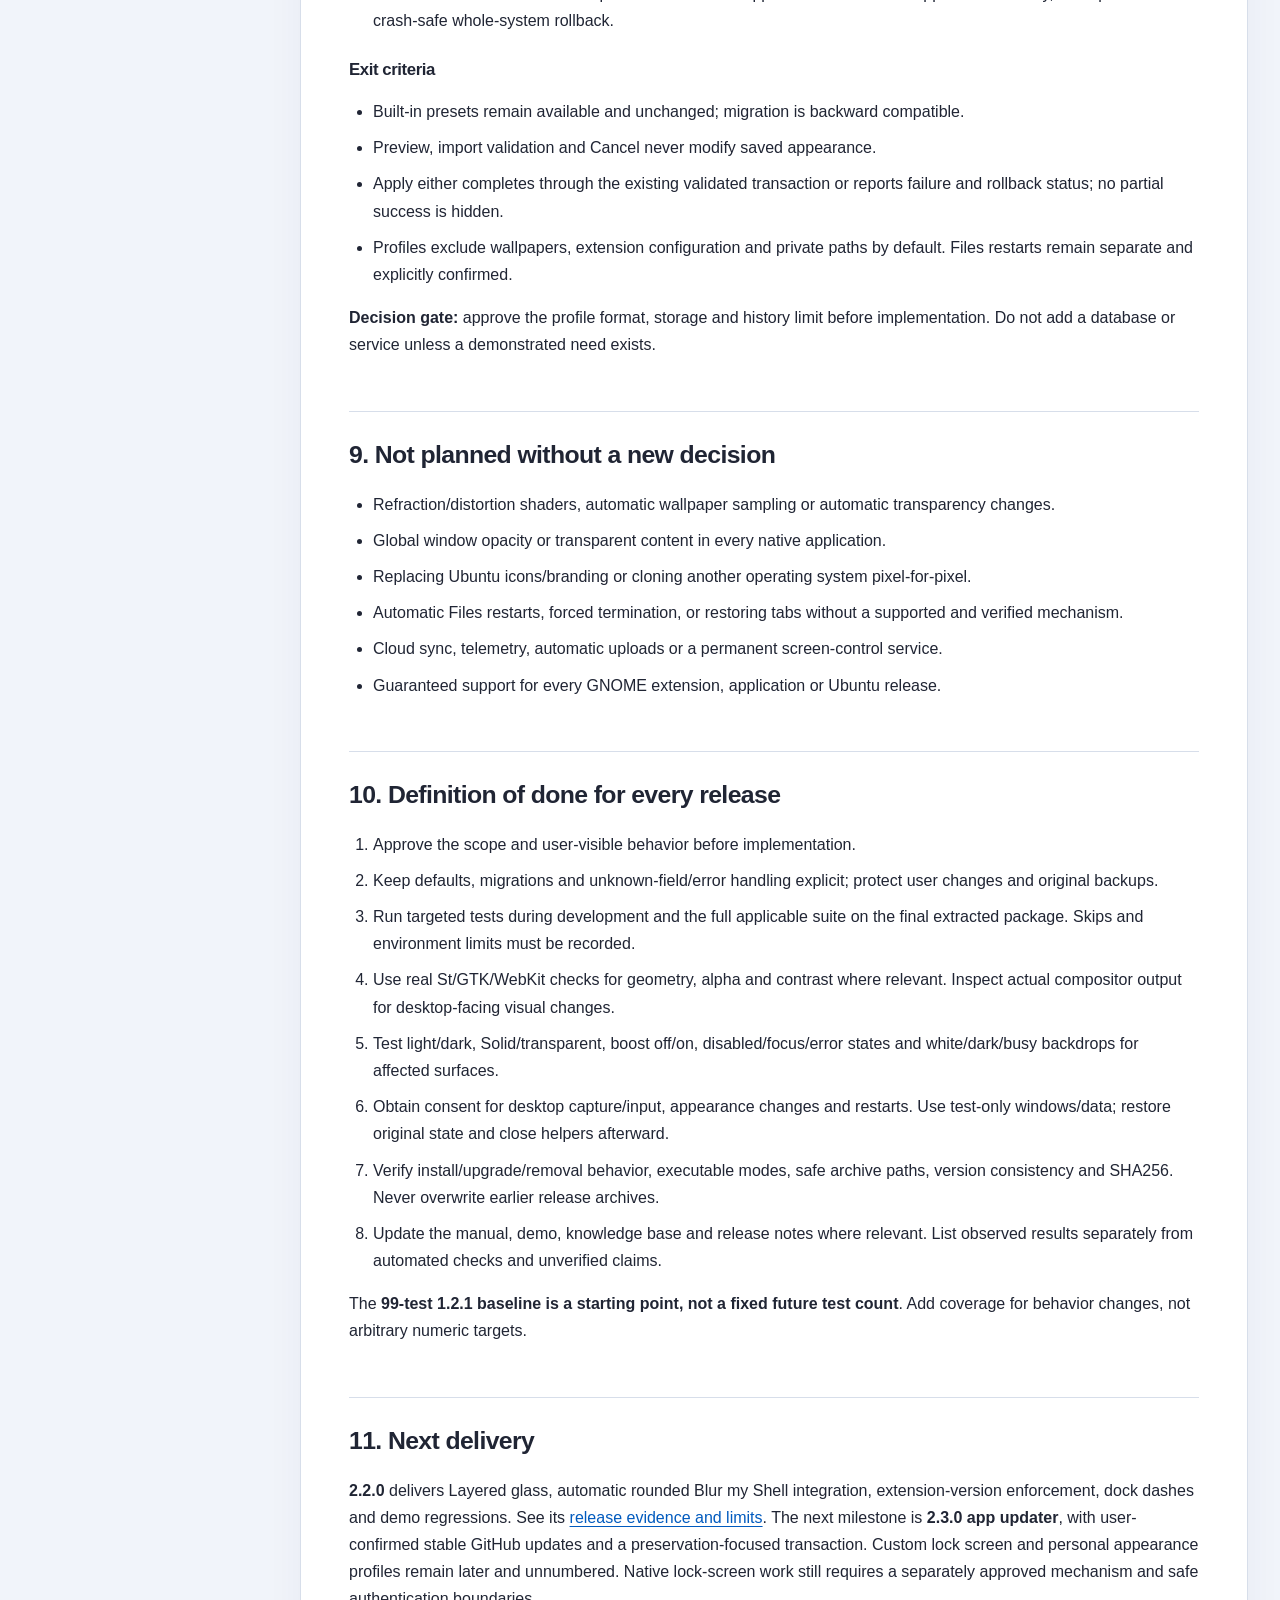
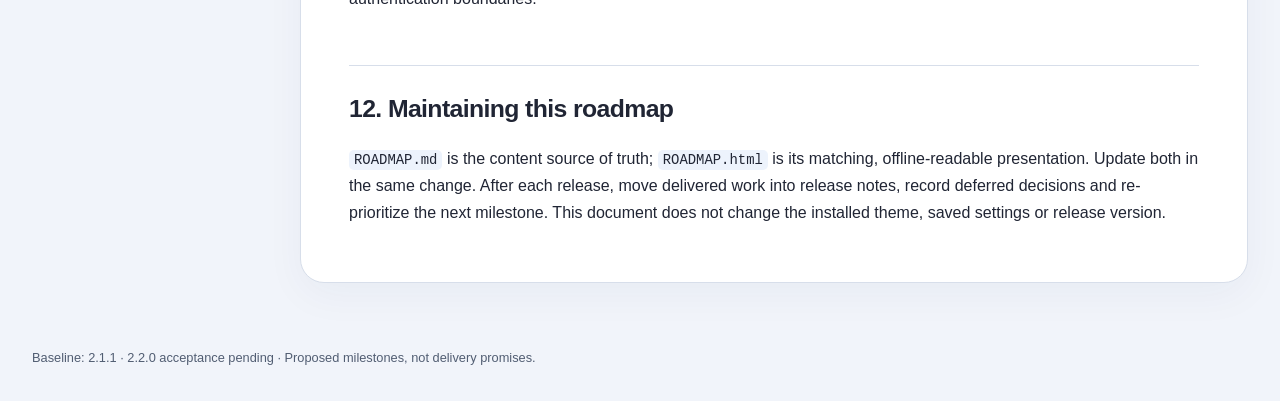
==== commit 376db6fe: "feat: add user-confirmed GitHub release updater Add Settings and CLI update checks, verified staging" ====
--- a/docs/ROADMAP.html
+++ b/docs/ROADMAP.html
@@ -3,7 +3,7 @@
 <head>
   <meta charset="utf-8">
   <meta name="viewport" content="width=device-width, initial-scale=1">
-  <meta name="description" content="Yaru Glass roadmap: Layered glass, rounded dynamic blur, exact extension versions and a custom lock screen milestone.">
+  <meta name="description" content="Yaru Glass roadmap: user-confirmed GitHub app updates, preserving customization; custom lock screen deferred.">
   <title>Yaru Glass — Development roadmap</title>
   <style>
 :root {
@@ -117,7 +117,9 @@
 <li><a href="#exit-criteria_2">Exit criteria</a></li>
 </ul>
 </li>
-<li><a href="#7-next-230-custom-lock-screen">7. Next: 2.3.0 — custom lock screen</a></li>
+<li><a href="#7-next-230-app-updater">7. Next: 2.3.0 — app updater</a><ul>
+<li><a href="#later-unnumbered-custom-lock-screen">Later, unnumbered — custom lock screen</a></li>
+</ul></li>
 <li><a href="#8-later-unnumbered-personal-appearance-profiles">8. Later, unnumbered — personal appearance profiles</a><ul>
 <li><a href="#work-packages_2">Work packages</a></li>
 <li><a href="#exit-criteria_3">Exit criteria</a></li>
@@ -135,8 +137,8 @@
     </aside>
     <main id="roadmap"><h1 id="yaru-glass-development-roadmap">Yaru Glass development roadmap</h1>
 <p>Readable glass. Consistent controls. Safe upgrades.</p>
-<p><strong>Baseline:</strong> 2.2.4 (local release; historical milestone evidence below retained)<br />
-<strong>Status:</strong> Private diagnostics delivered; custom lock screen follows<br />
+<p><strong>Baseline:</strong> 2.2.4 (published on GitHub; historical milestone evidence below retained)<br />
+<strong>Status:</strong> Private diagnostics delivered; user-confirmed app updates next<br />
 <strong>Target stacks:</strong> Ubuntu 24.04 / GNOME 46 and Ubuntu 26.04 / GNOME 50, Wayland<br />
 <strong>Limits:</strong> Earlier compatibility evidence is not certification of new effects</p>
 <p>This roadmap covers the light <code>Yaru-Glass</code> and dark
@@ -257,8 +259,14 @@
 <td>Compositor captures on GNOME 46/50; native St gradient regression; 211 tests per stack</td>
 </tr>
 <tr>
-<td>2.3.0: custom lock screen</td>
-<td>After diagnostics</td>
+<td>2.3.0: app updater</td>
+<td>Next, approved</td>
+<td>Check and install stable GitHub releases from Settings or CLI, preserving customization</td>
+<td>Verified staging, failure recovery, older-install bootstrap and isolated lifecycle checks</td>
+</tr>
+<tr>
+<td>Custom lock screen</td>
+<td>Later, unnumbered</td>
 <td>Adapt the browser concept using a supported native mechanism</td>
 <td>Approve native scope, privacy and safe authentication boundaries</td>
 </tr>
@@ -272,7 +280,8 @@
 </table></div>
 <p>Maintenance fixes need not wait for the next feature milestone.
 Diagnostics ships in 2.2.3; 2.2.4 makes it discoverable and fixes the notification halo.
-Retain the 2.3.0 lockscreen planning label. Logs are enabled by
+2.3.0 now targets app updates; custom lock screen is deferred without a version.
+Logs are enabled by
 default for key actions/warnings/errors, with optional verbose mode; private
 10 MiB rotation and sanitized local reports do not collect full preferences,
 personal paths or journal dumps. Ordinary uninstall retains logs; purge removes
@@ -401,7 +410,25 @@
 </ul>
 <p><strong>Dependency:</strong> retain the accepted 2.1 visual baseline. Tooling must not become
 a reason to rewrite the theme or add a large build framework.</p>
-<h2 id="7-next-230-custom-lock-screen">7. Next: 2.3.0 — custom lock screen</h2>
+<h2 id="7-next-230-app-updater">7. Next: 2.3.0 — app updater</h2>
+<p><strong>Goal:</strong> make upgrades convenient across machines and accounts, without resetting
+each user's appearance or requiring a GitHub account.</p>
+<ul>
+<li>Manual <strong>Check for updates</strong> and confirmed <strong>Install update</strong> in Settings,
+backed by an equivalent CLI and public stable GitHub release assets.</li>
+<li>Verify SHA-256, validate archive paths and payload, stage the new app/themes,
+and recover failed or interrupted replacement.</li>
+<li>Preserve preferences, wallpapers, customized profiles, extension versions and
+ownership, original backups, and the previous sync-service state.</li>
+<li>Provide a verified-archive bootstrap for existing installations; subsequent
+updates use Settings or CLI. Updates are per account, not remote administration.</li>
+<li>No unattended updates, sudo, profile resets, automatic Files restarts or theme
+activation. Describe reload requests separately from verified visual output.</li>
+<li>Cover network failures, invalid assets, concurrency, rollback, bootstrap and a
+subsequent update in isolated fixtures on the supported stacks.</li>
+</ul>
+<p>Tracking: <a href="https://github.com/michajan28/yaru-glass-theme/issues/6">implementation issue #6</a>.</p>
+<h3 id="later-unnumbered-custom-lock-screen">Later, unnumbered — custom lock screen</h3>
 <p><strong>Goal:</strong> adapt the approved offline lock-screen concept to a supported native
 GNOME mechanism, without replacing or weakening authentication.</p>
 <ul>
@@ -470,9 +497,10 @@
 <p><strong>2.2.0</strong> delivers Layered glass, automatic rounded Blur my Shell integration,
 extension-version enforcement, dock dashes and demo regressions. See its
 <a href="RELEASE-2.2.0.md">release evidence and limits</a>.
-The next milestone is custom lock screen <strong>2.3.0</strong>, with a separately approved
-native mechanism and safe authentication boundaries. Personal appearance
-profiles remain later and unnumbered.</p>
+The next milestone is <strong>2.3.0 app updater</strong>, with user-confirmed stable GitHub
+updates and a preservation-focused transaction. Custom lock screen and personal
+appearance profiles remain later and unnumbered. Native lock-screen work still
+requires a separately approved mechanism and safe authentication boundaries.</p>
 <h2 id="12-maintaining-this-roadmap">12. Maintaining this roadmap</h2>
 <p><code>ROADMAP.md</code> is the content source of truth; <code>ROADMAP.html</code> is its matching,
 offline-readable presentation. Update both in the same change. After each
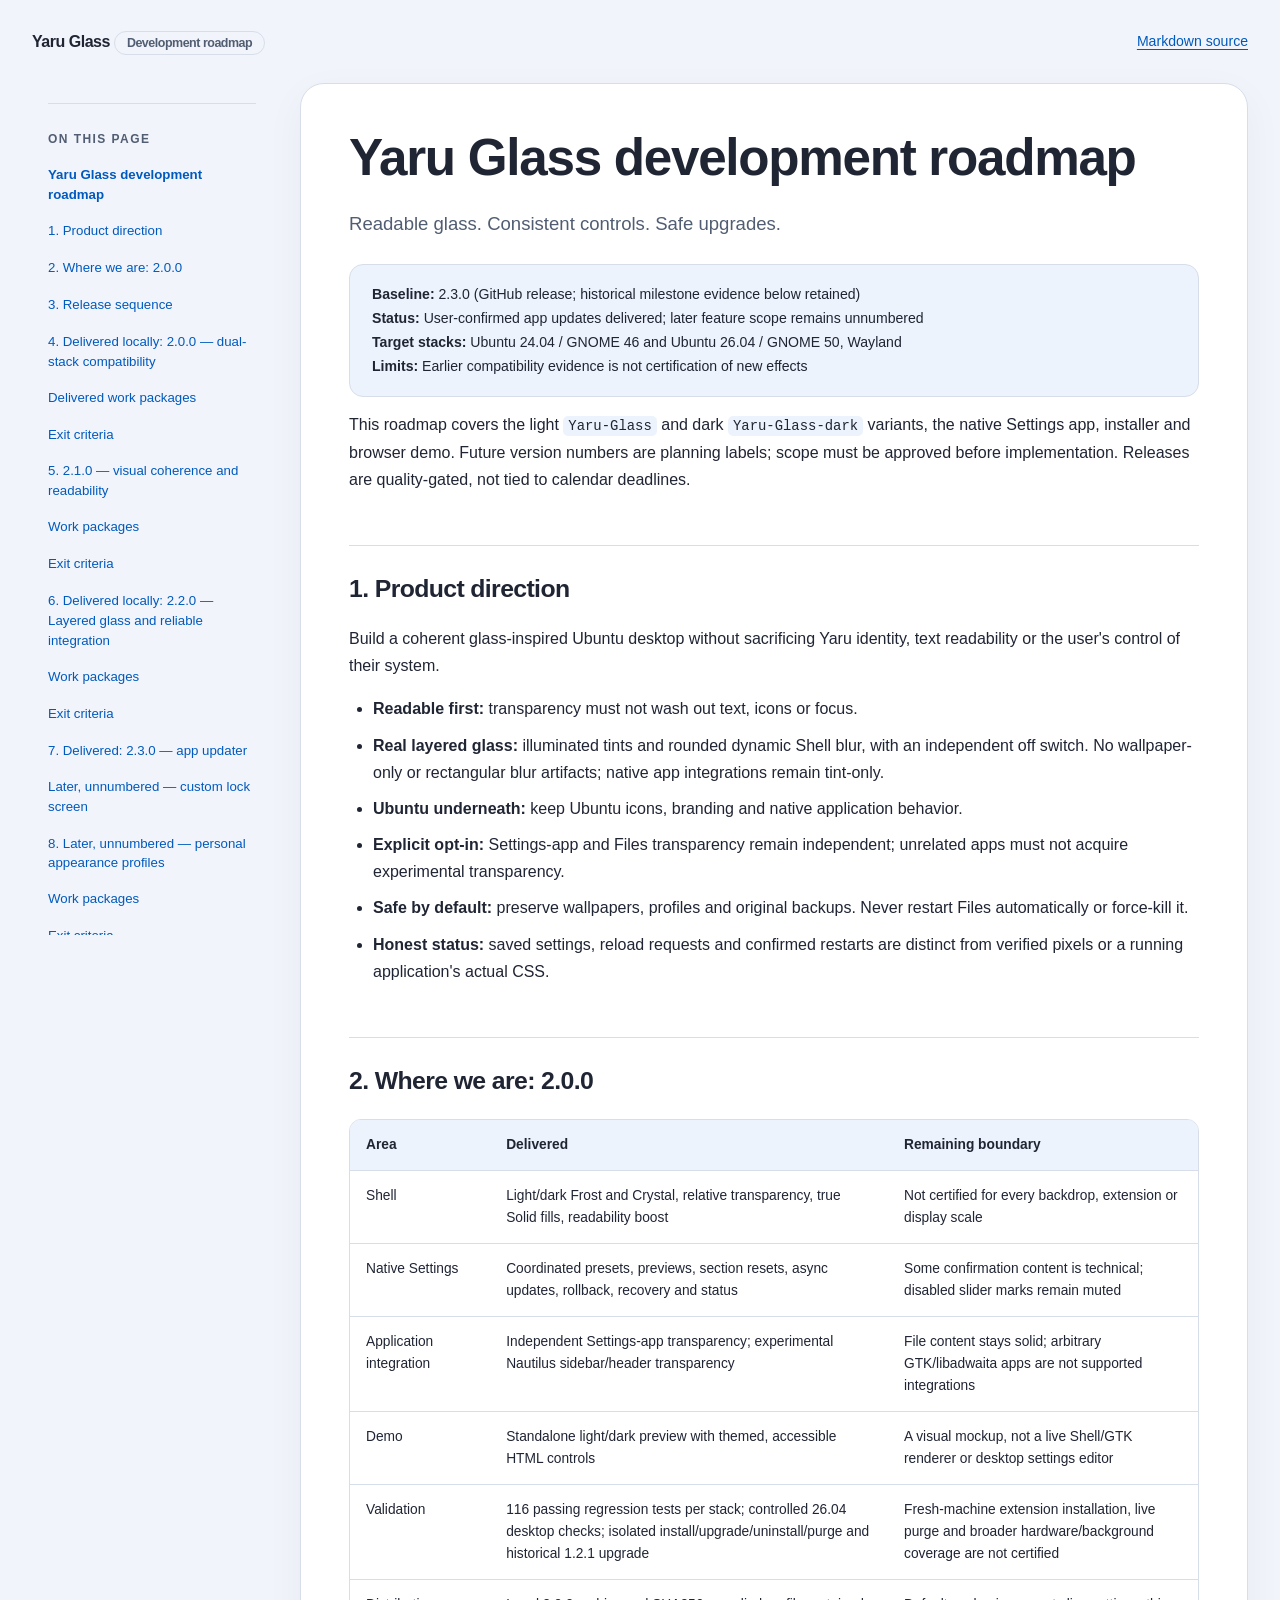
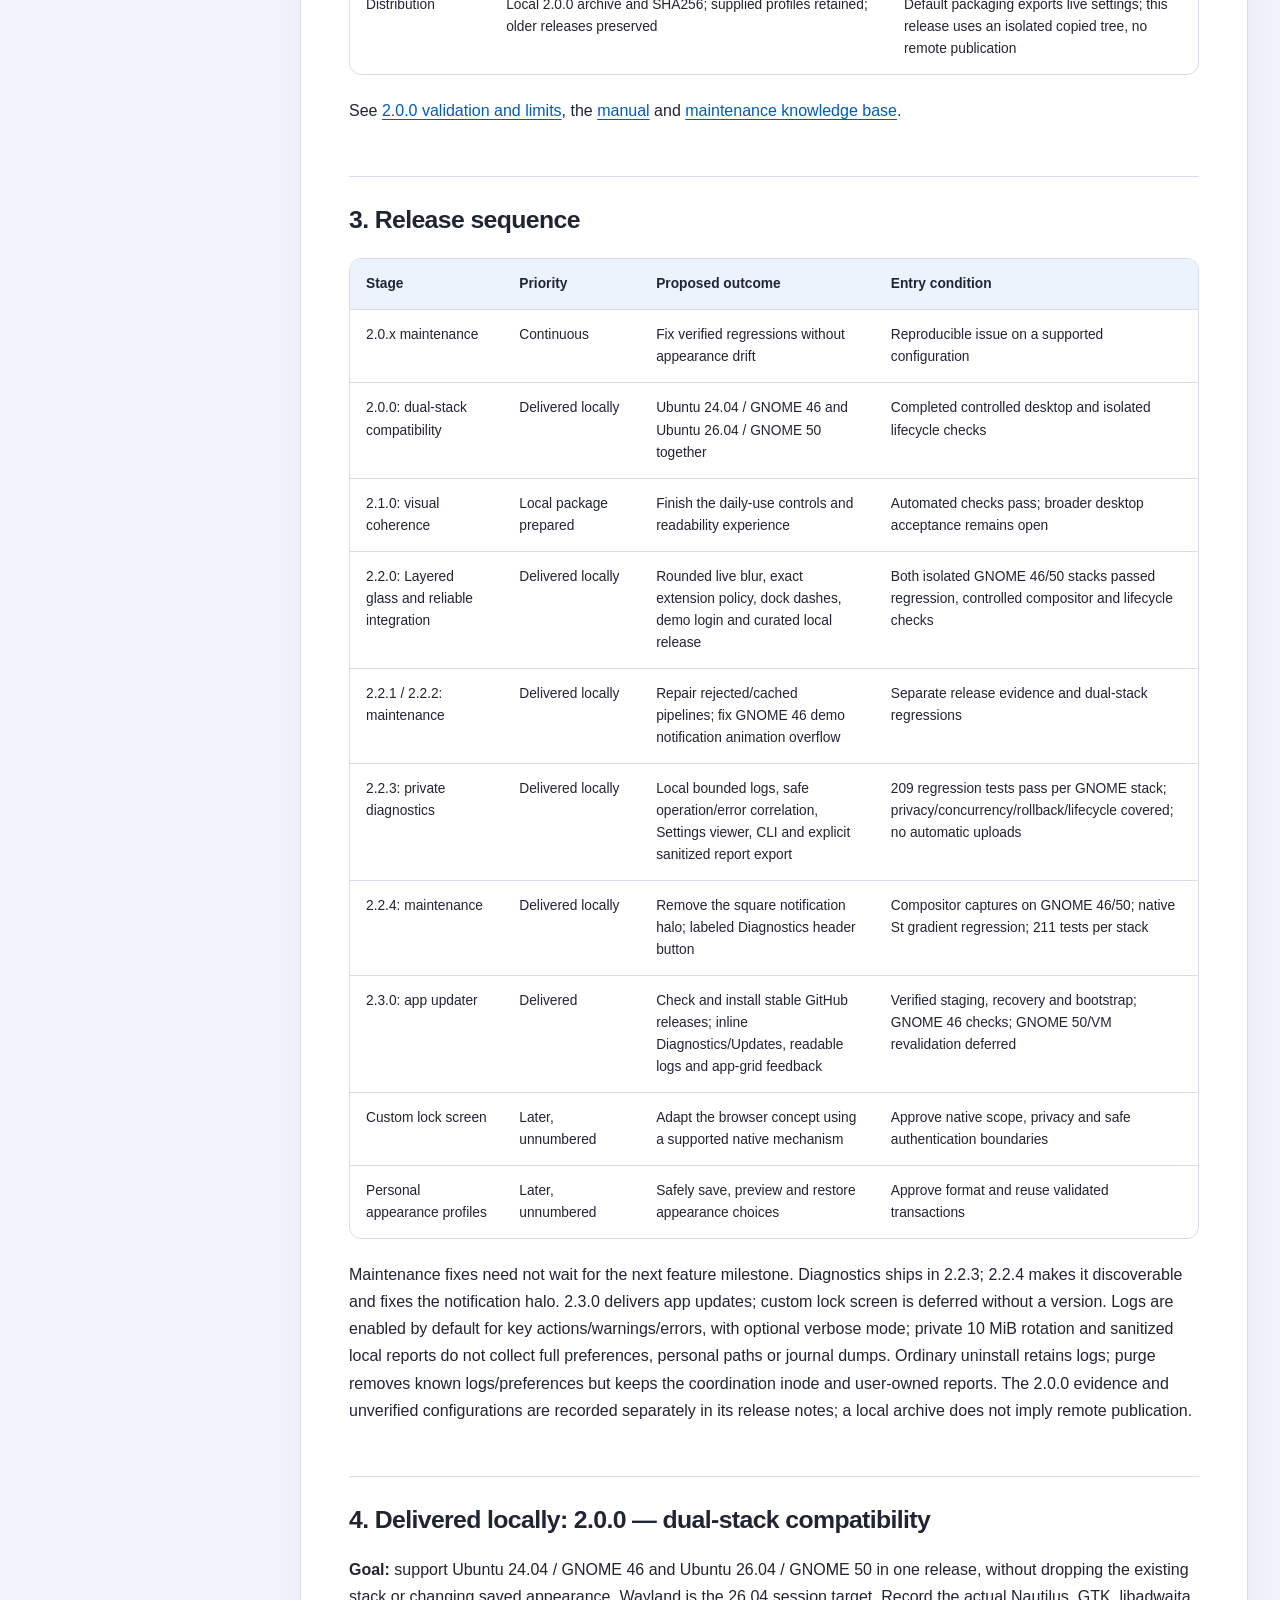
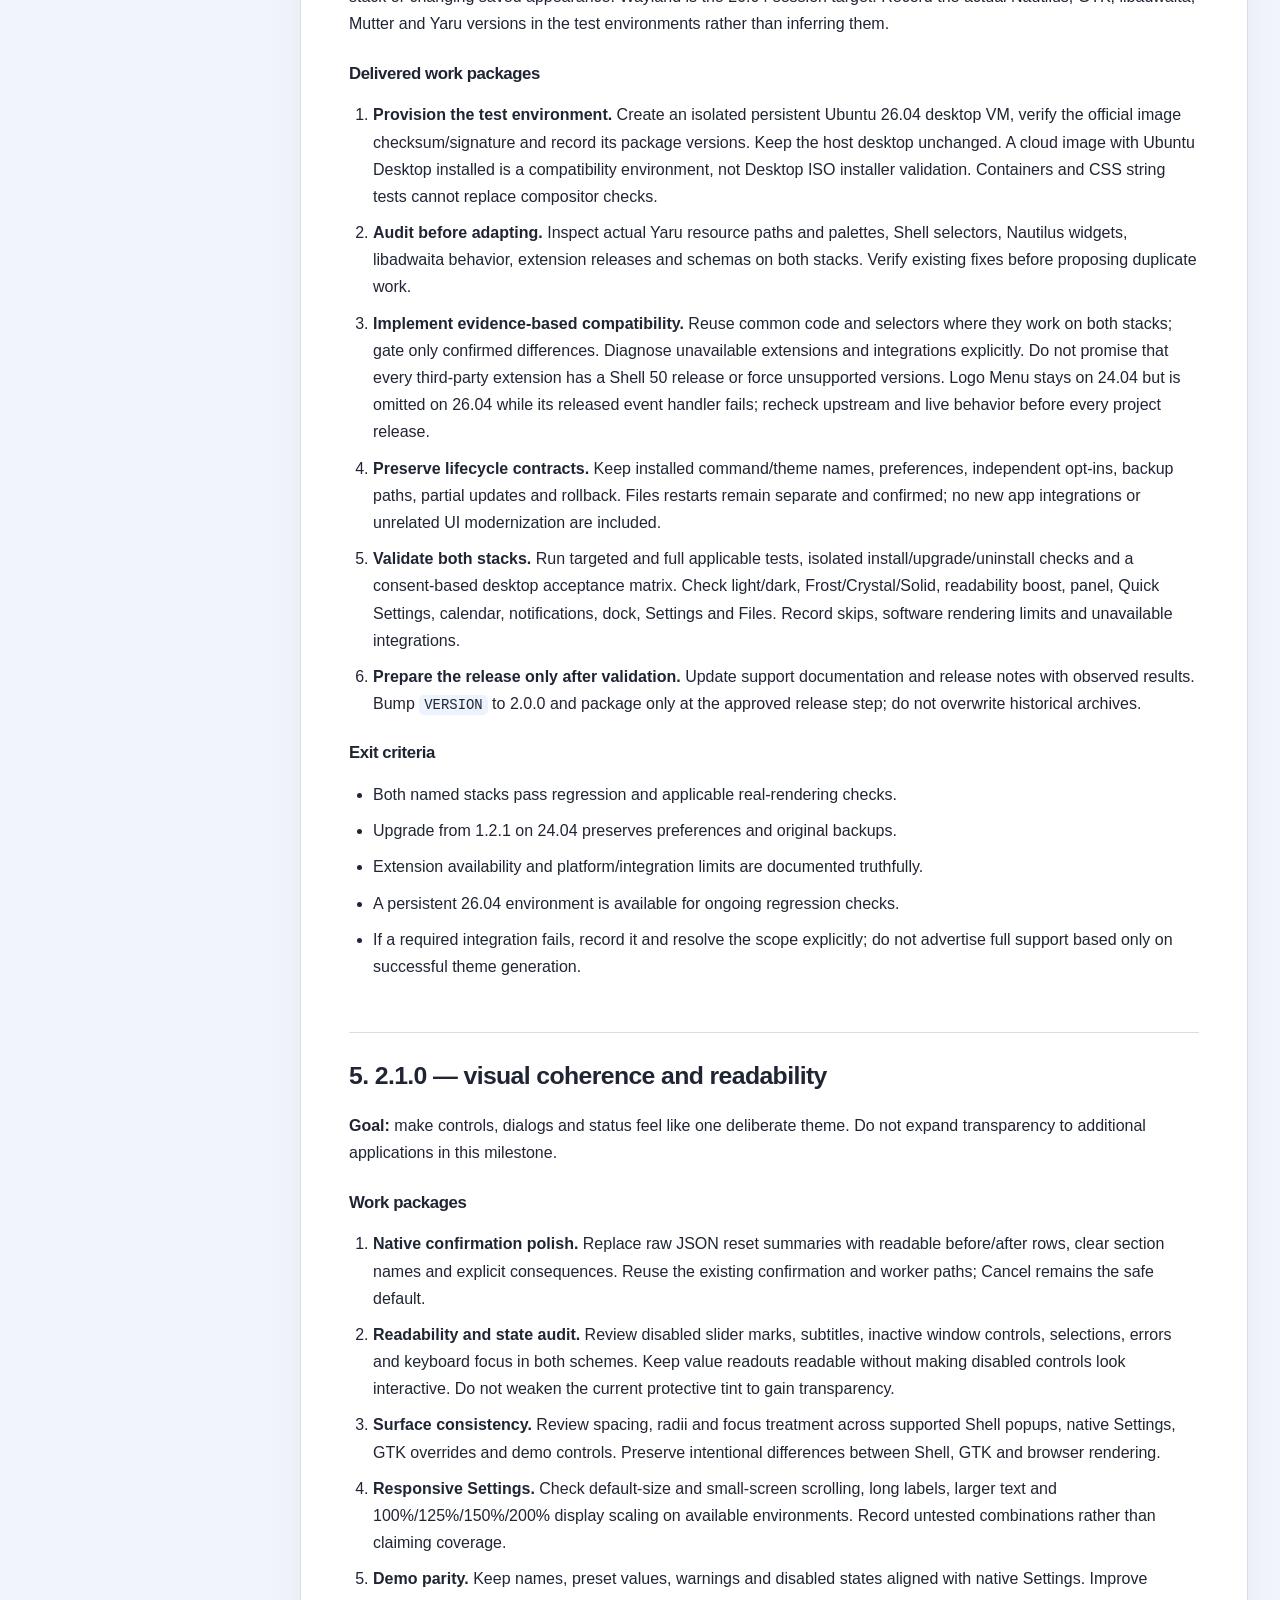
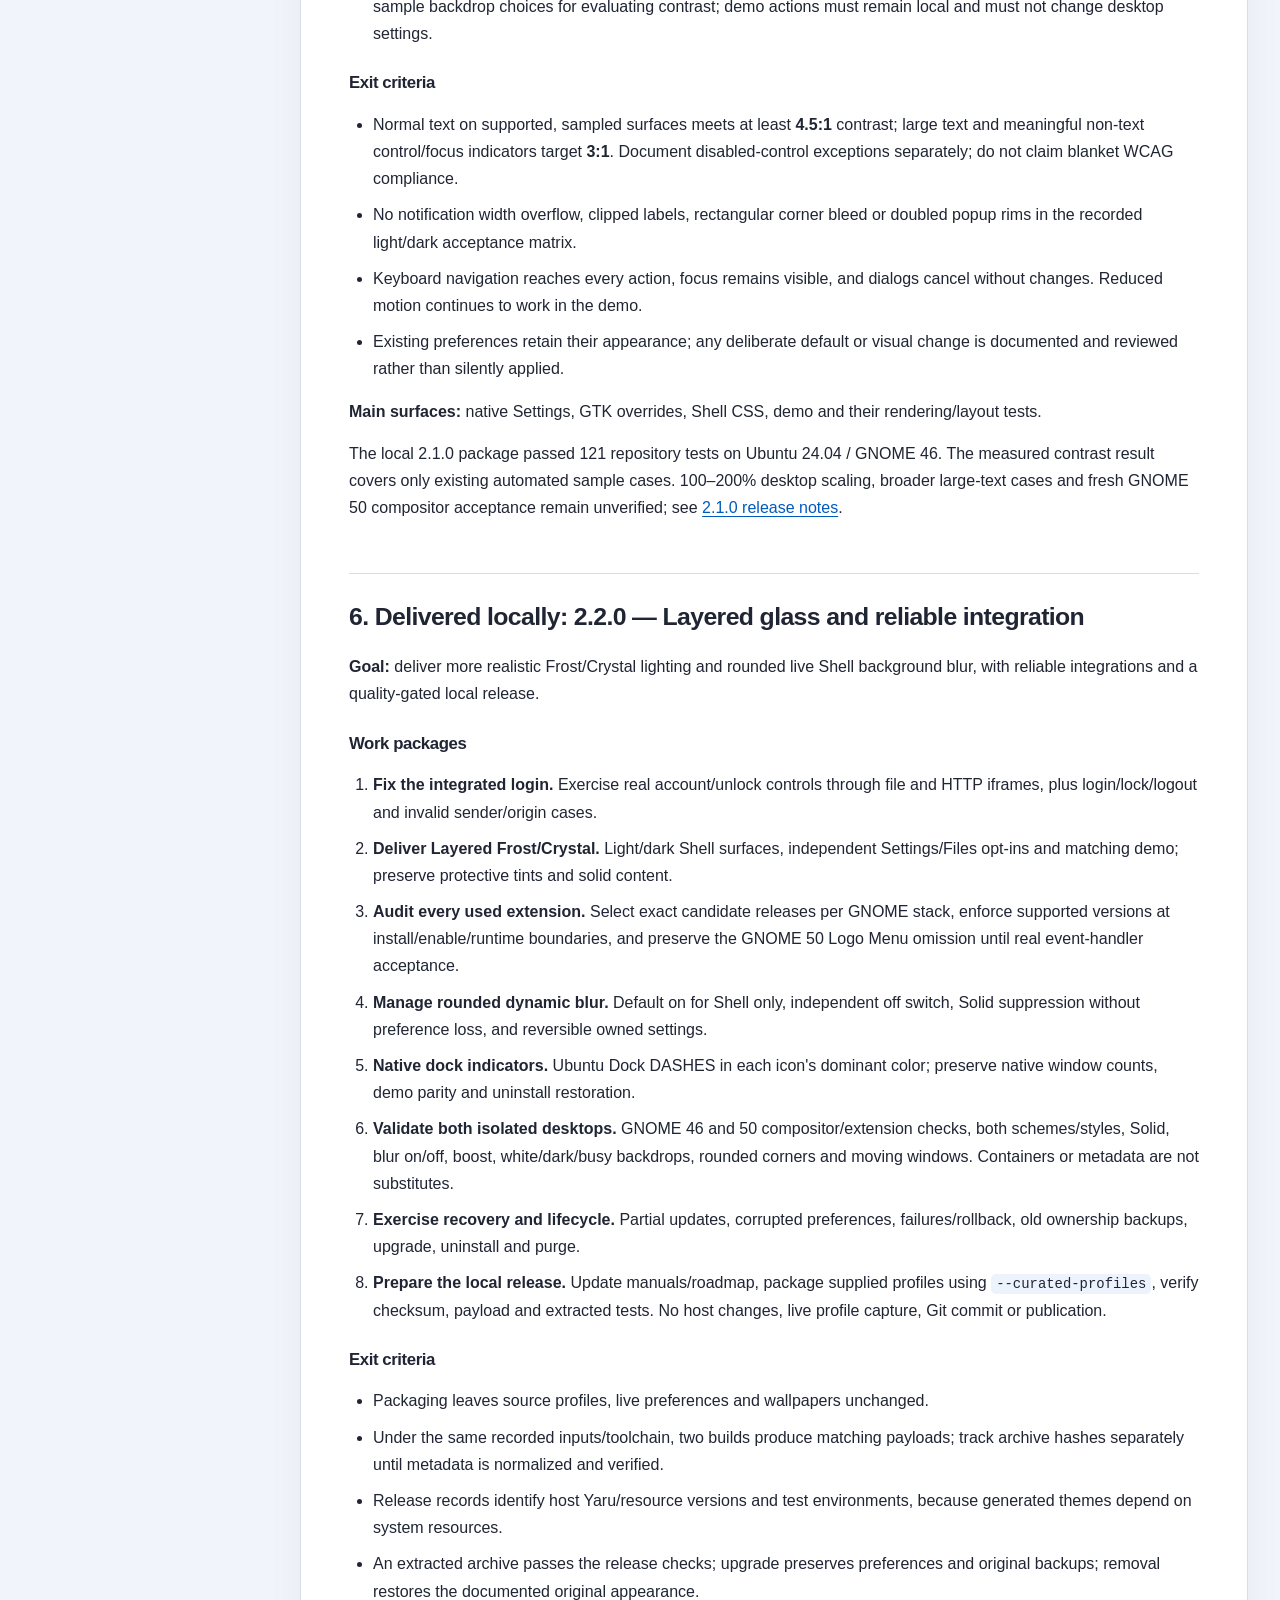
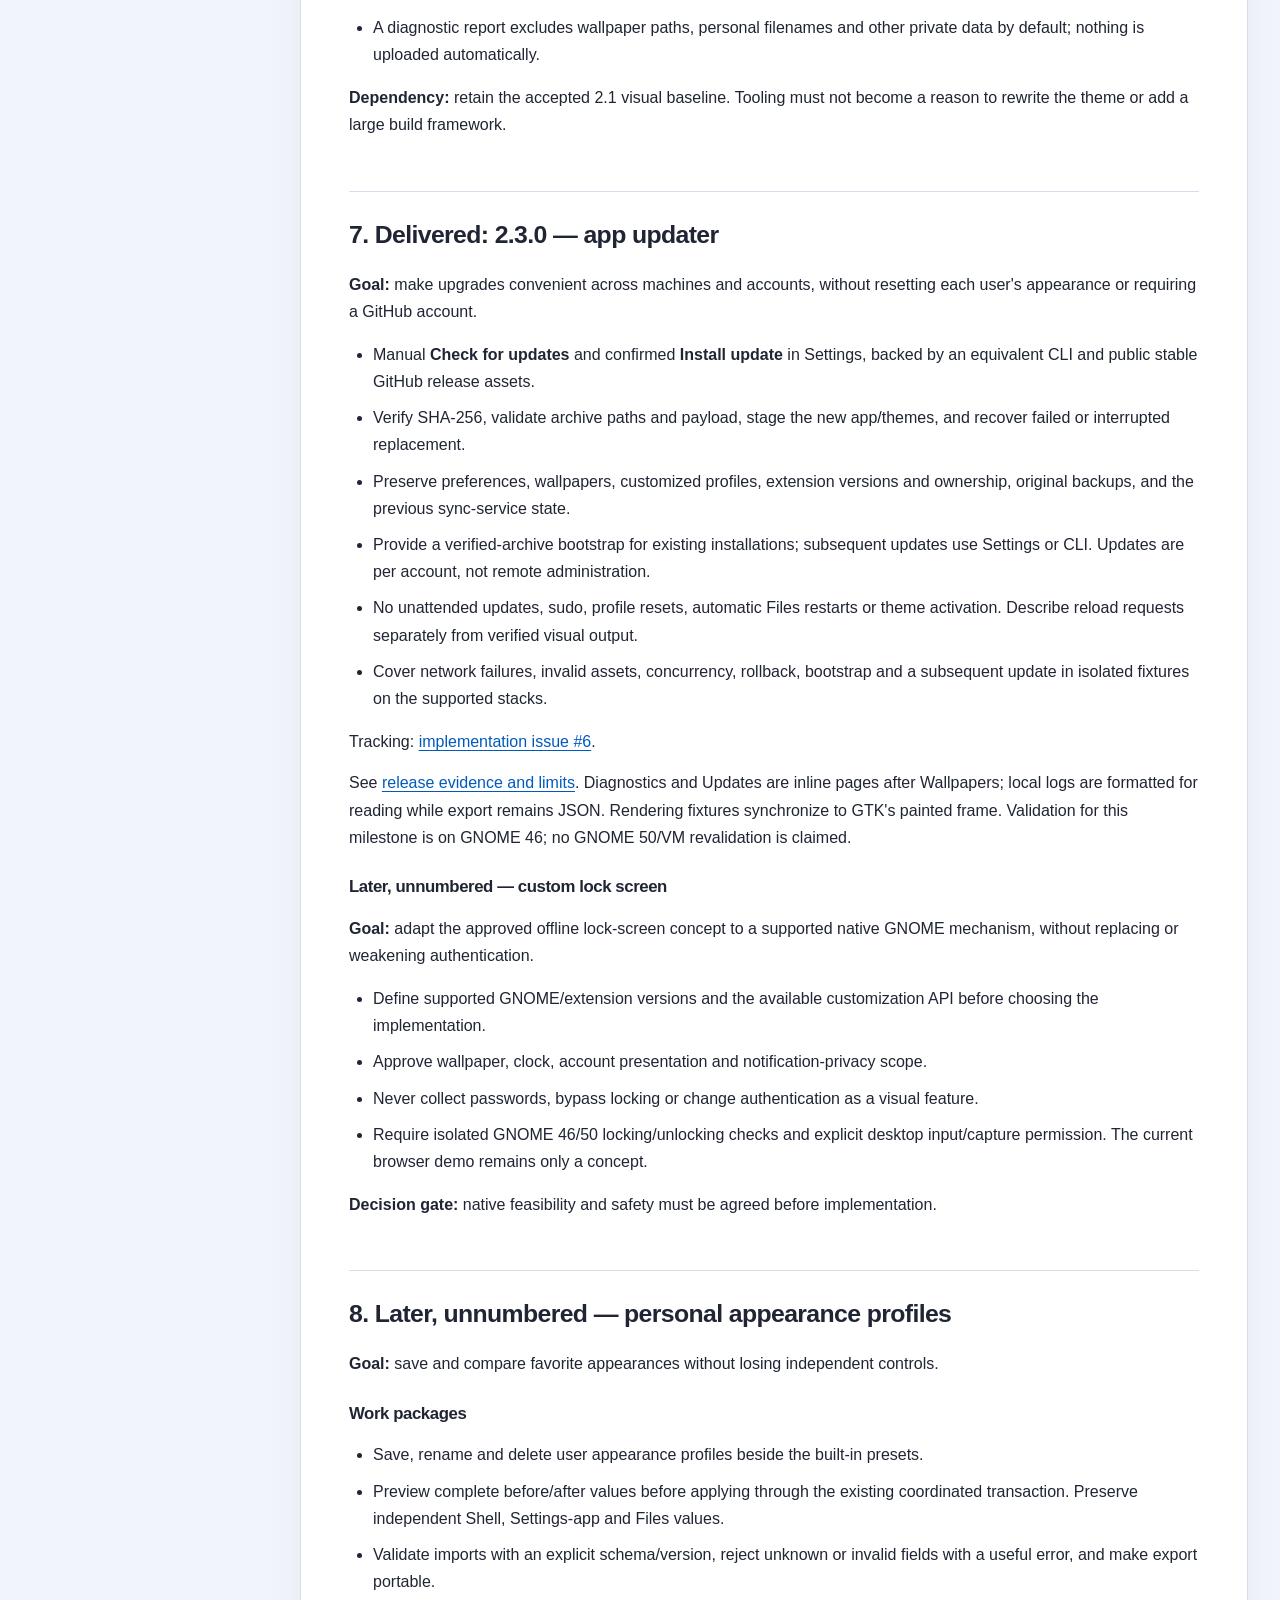
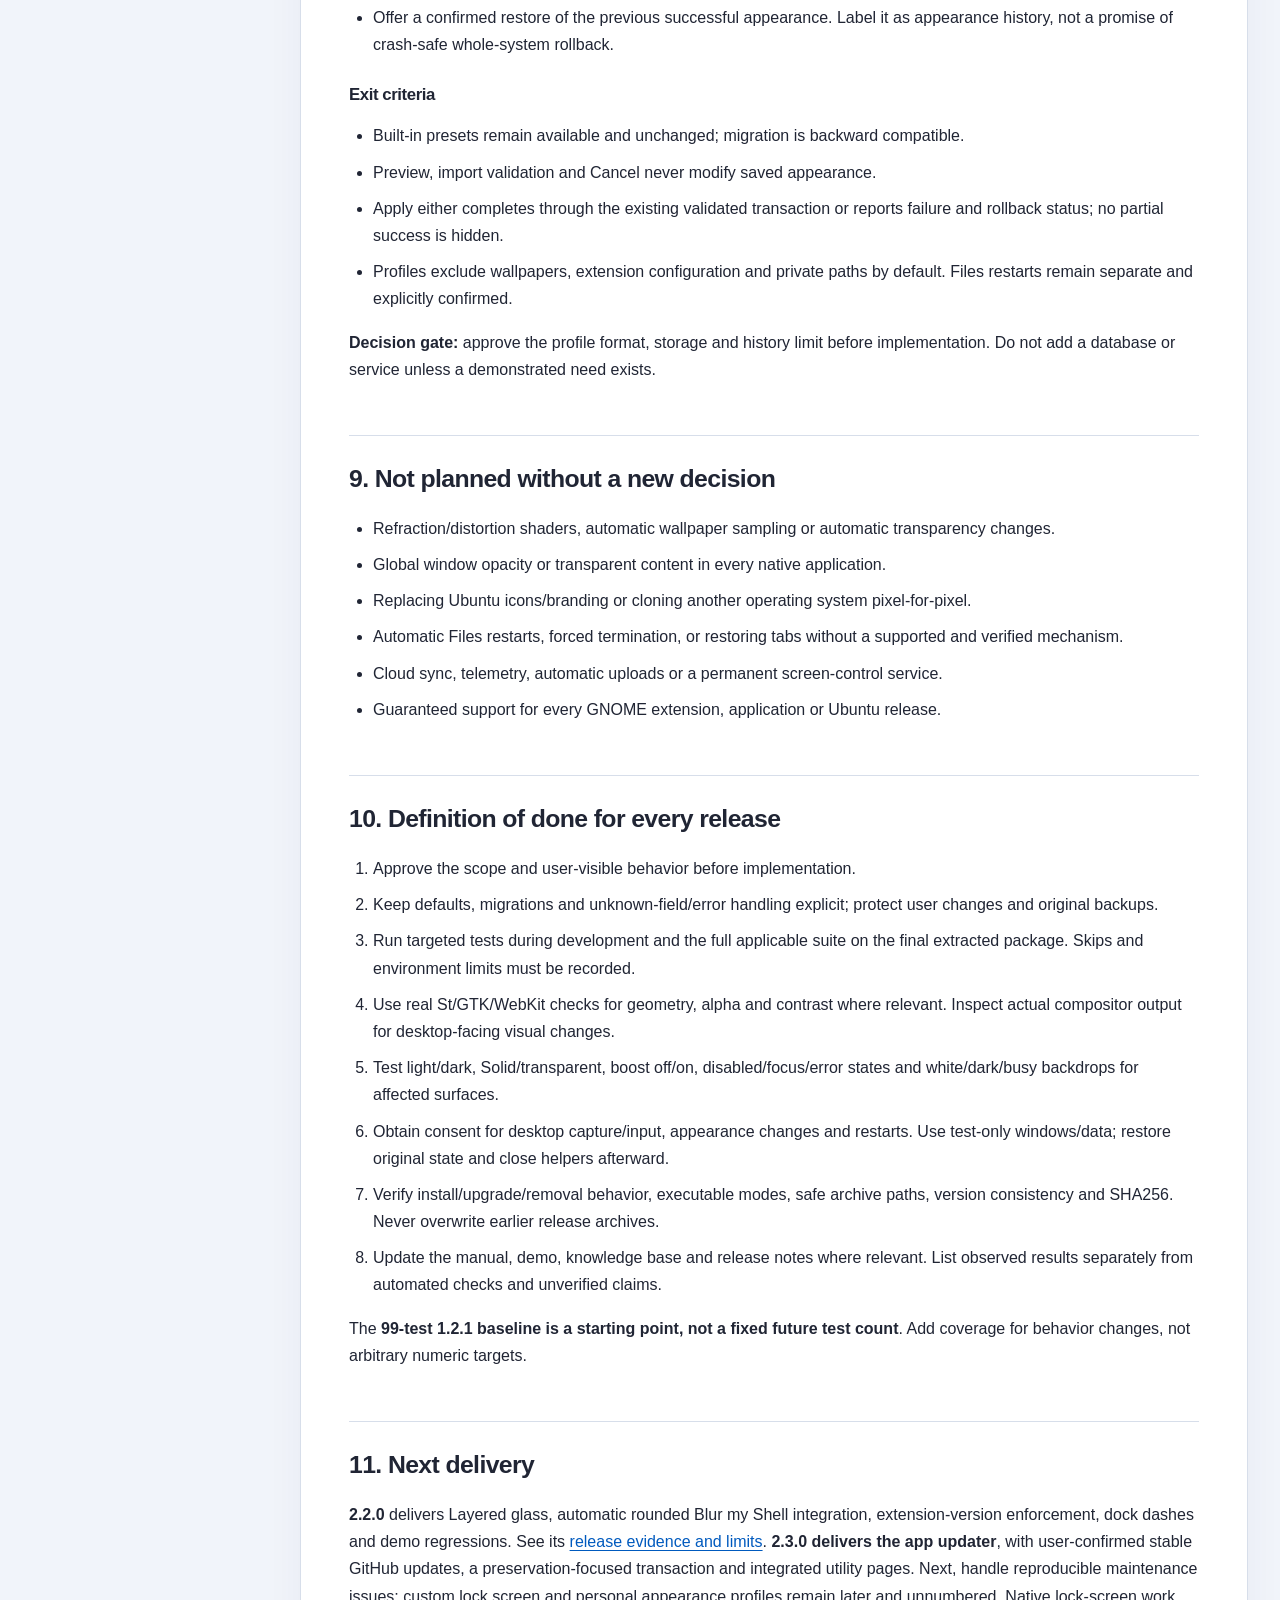
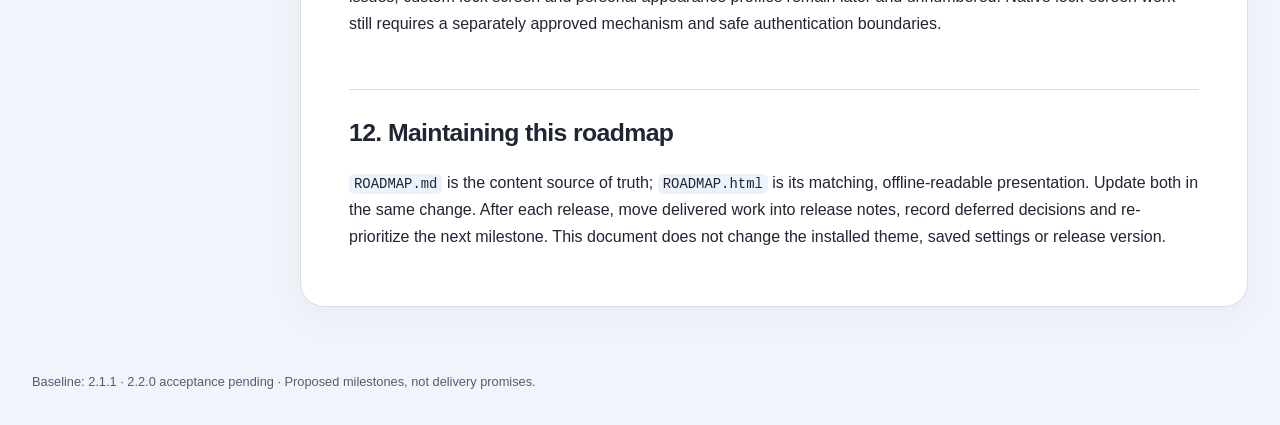
==== commit a5cf4424: "release: prepare Yaru Glass 2.3.0 Document validated updater, integrated utility pages and readable " ====
--- a/docs/ROADMAP.html
+++ b/docs/ROADMAP.html
@@ -117,7 +117,7 @@
 <li><a href="#exit-criteria_2">Exit criteria</a></li>
 </ul>
 </li>
-<li><a href="#7-next-230-app-updater">7. Next: 2.3.0 — app updater</a><ul>
+<li><a href="#7-delivered-230-app-updater">7. Delivered: 2.3.0 — app updater</a><ul>
 <li><a href="#later-unnumbered-custom-lock-screen">Later, unnumbered — custom lock screen</a></li>
 </ul></li>
 <li><a href="#8-later-unnumbered-personal-appearance-profiles">8. Later, unnumbered — personal appearance profiles</a><ul>
@@ -137,8 +137,8 @@
     </aside>
     <main id="roadmap"><h1 id="yaru-glass-development-roadmap">Yaru Glass development roadmap</h1>
 <p>Readable glass. Consistent controls. Safe upgrades.</p>
-<p><strong>Baseline:</strong> 2.2.4 (published on GitHub; historical milestone evidence below retained)<br />
-<strong>Status:</strong> Private diagnostics delivered; user-confirmed app updates next<br />
+<p><strong>Baseline:</strong> 2.3.0 (GitHub release; historical milestone evidence below retained)<br />
+<strong>Status:</strong> User-confirmed app updates delivered; later feature scope remains unnumbered<br />
 <strong>Target stacks:</strong> Ubuntu 24.04 / GNOME 46 and Ubuntu 26.04 / GNOME 50, Wayland<br />
 <strong>Limits:</strong> Earlier compatibility evidence is not certification of new effects</p>
 <p>This roadmap covers the light <code>Yaru-Glass</code> and dark
@@ -260,9 +260,9 @@
 </tr>
 <tr>
 <td>2.3.0: app updater</td>
-<td>Next, approved</td>
-<td>Check and install stable GitHub releases from Settings or CLI, preserving customization</td>
-<td>Verified staging, failure recovery, older-install bootstrap and isolated lifecycle checks</td>
+<td>Delivered</td>
+<td>Check and install stable GitHub releases; inline Diagnostics/Updates, readable logs and app-grid feedback</td>
+<td>Verified staging, recovery and bootstrap; GNOME 46 checks; GNOME 50/VM revalidation deferred</td>
 </tr>
 <tr>
 <td>Custom lock screen</td>
@@ -280,7 +280,7 @@
 </table></div>
 <p>Maintenance fixes need not wait for the next feature milestone.
 Diagnostics ships in 2.2.3; 2.2.4 makes it discoverable and fixes the notification halo.
-2.3.0 now targets app updates; custom lock screen is deferred without a version.
+2.3.0 delivers app updates; custom lock screen is deferred without a version.
 Logs are enabled by
 default for key actions/warnings/errors, with optional verbose mode; private
 10 MiB rotation and sanitized local reports do not collect full preferences,
@@ -410,7 +410,7 @@
 </ul>
 <p><strong>Dependency:</strong> retain the accepted 2.1 visual baseline. Tooling must not become
 a reason to rewrite the theme or add a large build framework.</p>
-<h2 id="7-next-230-app-updater">7. Next: 2.3.0 — app updater</h2>
+<h2 id="7-delivered-230-app-updater">7. Delivered: 2.3.0 — app updater</h2>
 <p><strong>Goal:</strong> make upgrades convenient across machines and accounts, without resetting
 each user's appearance or requiring a GitHub account.</p>
 <ul>
@@ -428,6 +428,10 @@
 subsequent update in isolated fixtures on the supported stacks.</li>
 </ul>
 <p>Tracking: <a href="https://github.com/michajan28/yaru-glass-theme/issues/6">implementation issue #6</a>.</p>
+<p>See <a href="RELEASE-2.3.0.md">release evidence and limits</a>. Diagnostics and Updates are
+inline pages after Wallpapers; local logs are formatted for reading while export
+remains JSON. Rendering fixtures synchronize to GTK's painted frame. Validation
+for this milestone is on GNOME 46; no GNOME 50/VM revalidation is claimed.</p>
 <h3 id="later-unnumbered-custom-lock-screen">Later, unnumbered — custom lock screen</h3>
 <p><strong>Goal:</strong> adapt the approved offline lock-screen concept to a supported native
 GNOME mechanism, without replacing or weakening authentication.</p>
@@ -497,8 +501,9 @@
 <p><strong>2.2.0</strong> delivers Layered glass, automatic rounded Blur my Shell integration,
 extension-version enforcement, dock dashes and demo regressions. See its
 <a href="RELEASE-2.2.0.md">release evidence and limits</a>.
-The next milestone is <strong>2.3.0 app updater</strong>, with user-confirmed stable GitHub
-updates and a preservation-focused transaction. Custom lock screen and personal
+<strong>2.3.0 delivers the app updater</strong>, with user-confirmed stable GitHub updates,
+a preservation-focused transaction and integrated utility pages.
+Next, handle reproducible maintenance issues; custom lock screen and personal
 appearance profiles remain later and unnumbered. Native lock-screen work still
 requires a separately approved mechanism and safe authentication boundaries.</p>
 <h2 id="12-maintaining-this-roadmap">12. Maintaining this roadmap</h2>
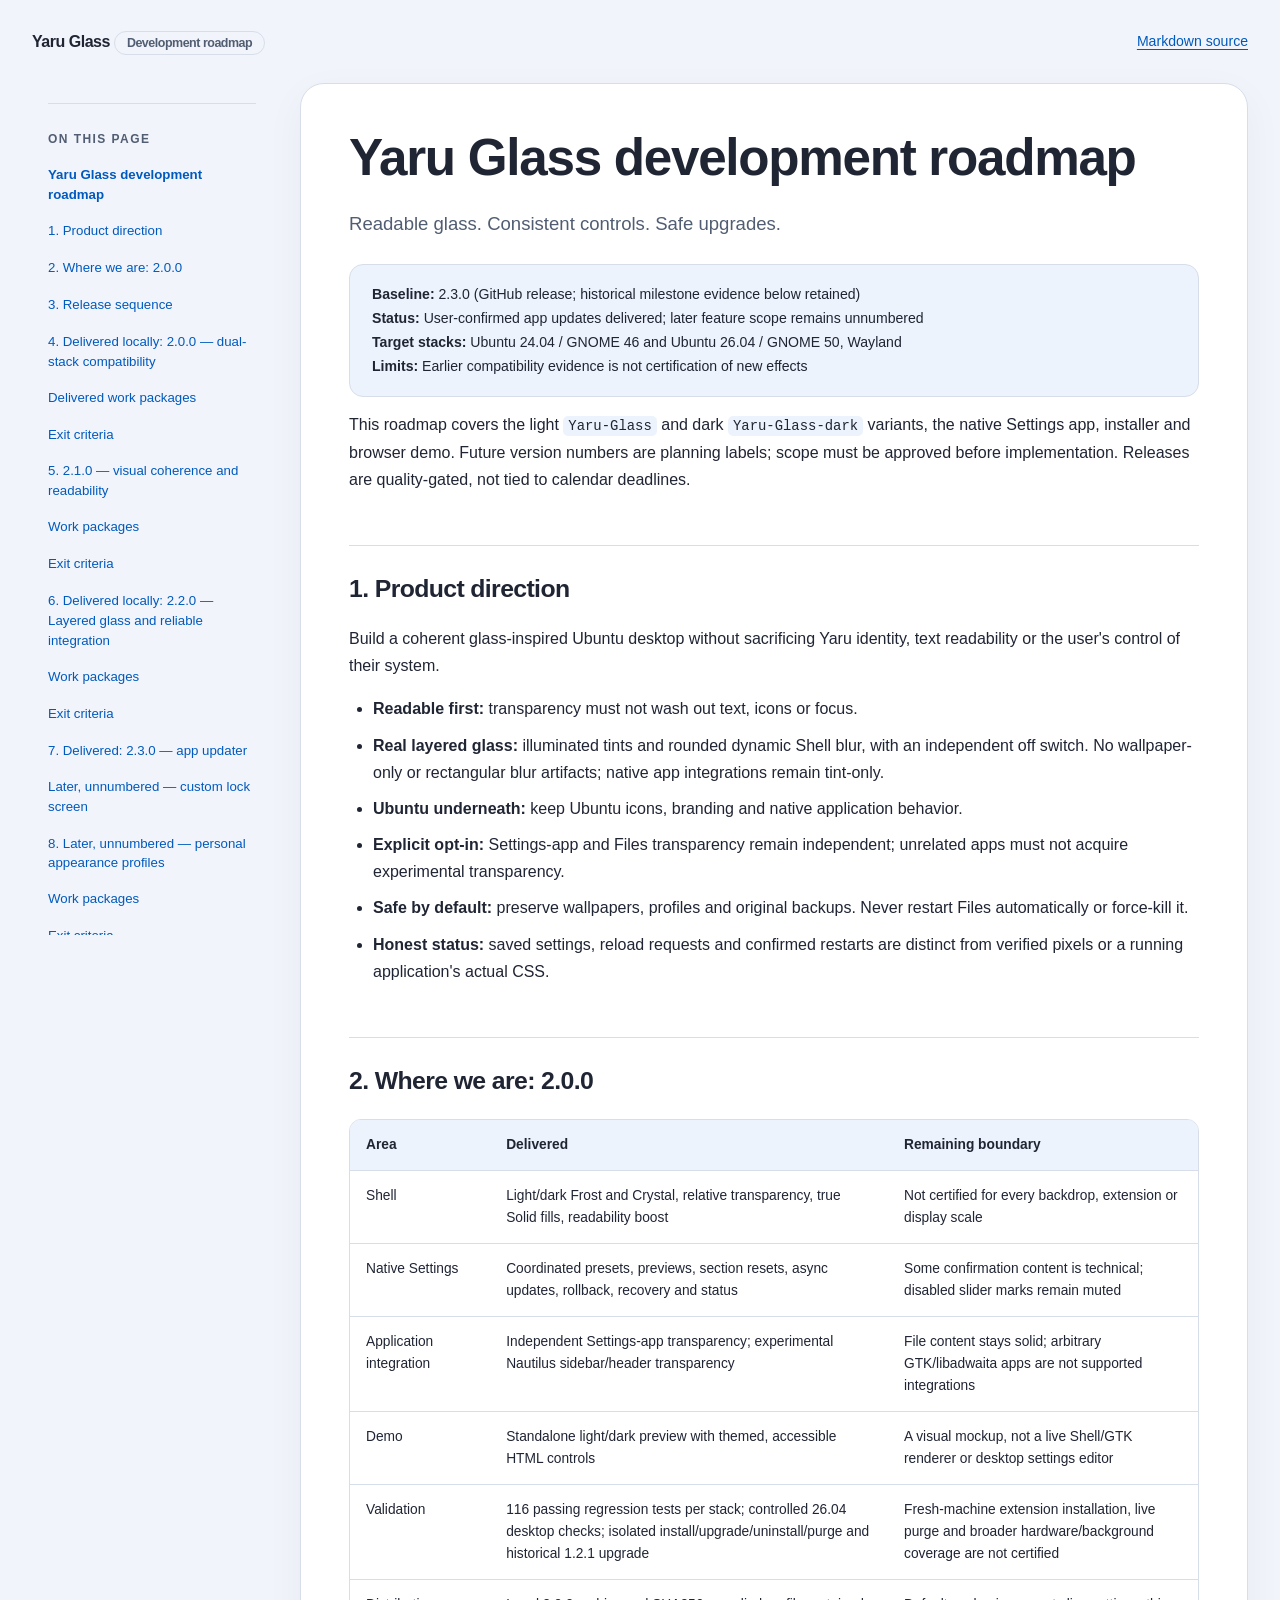
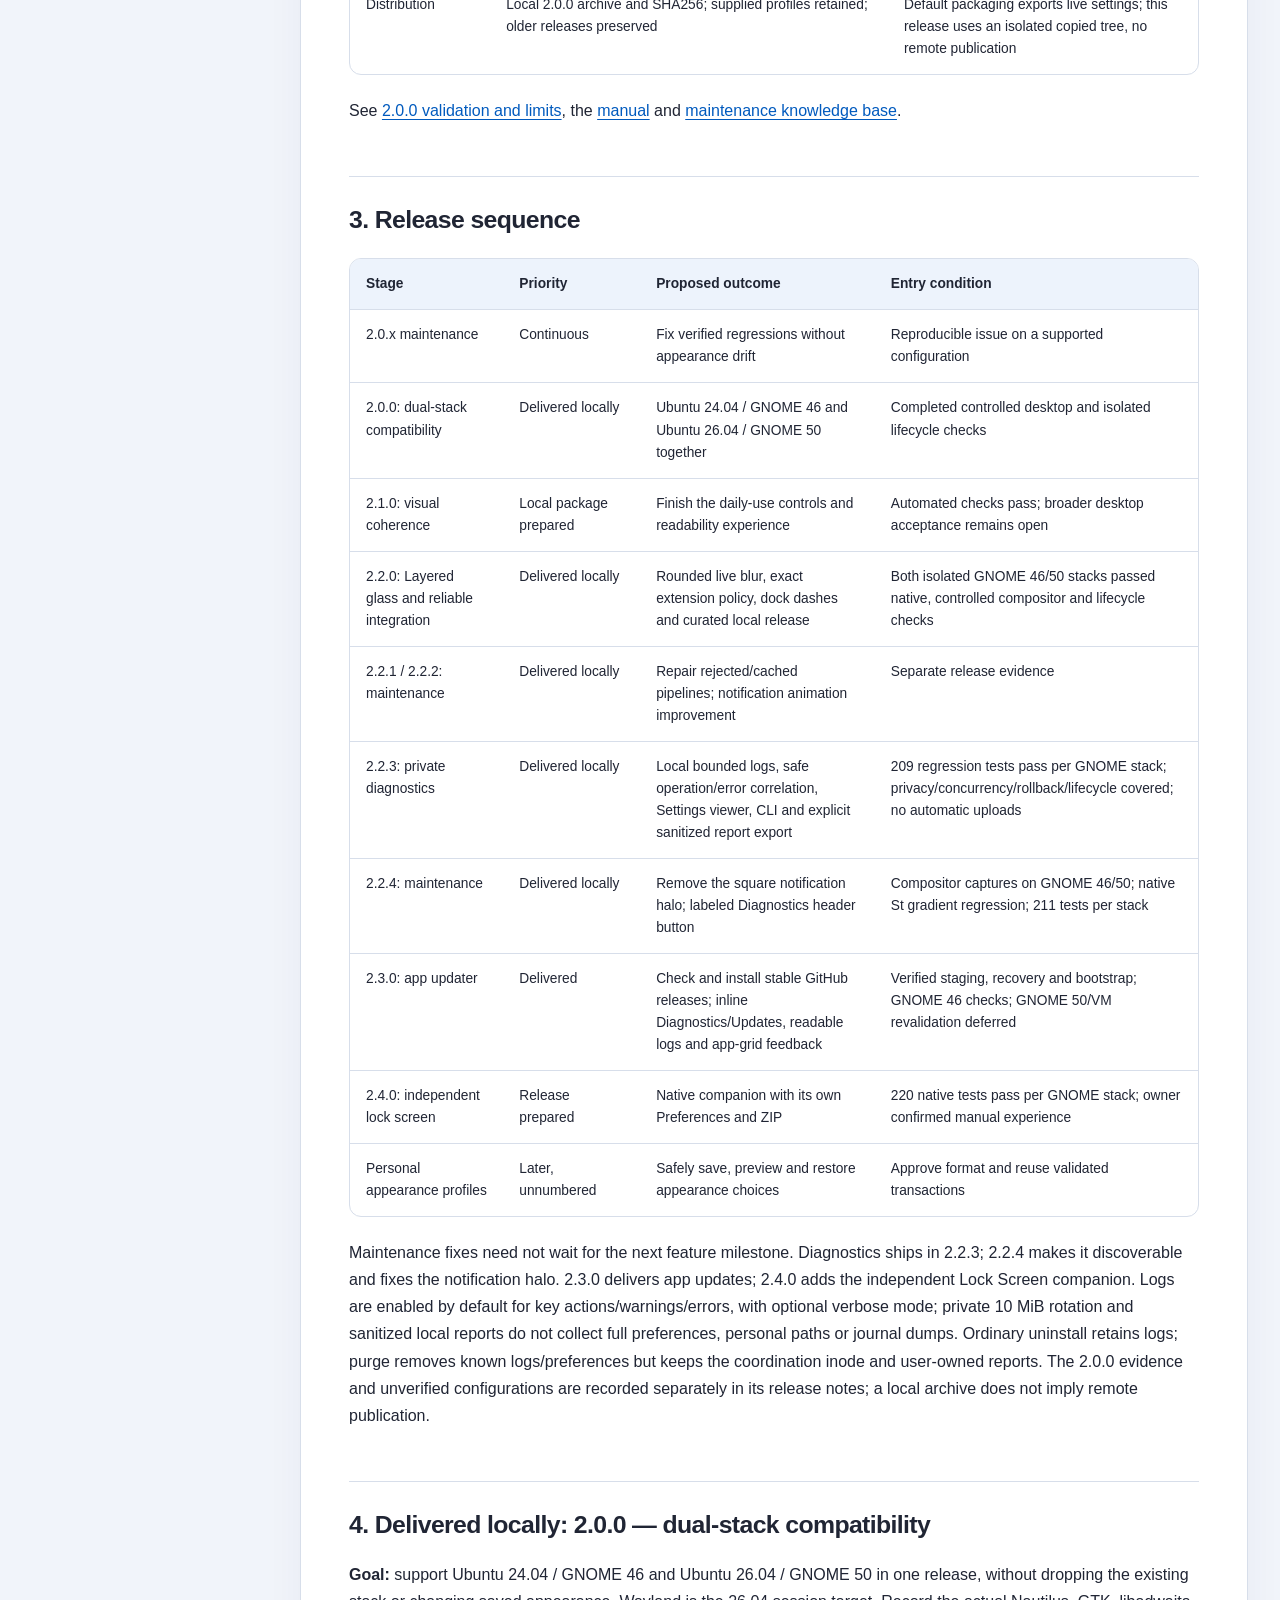
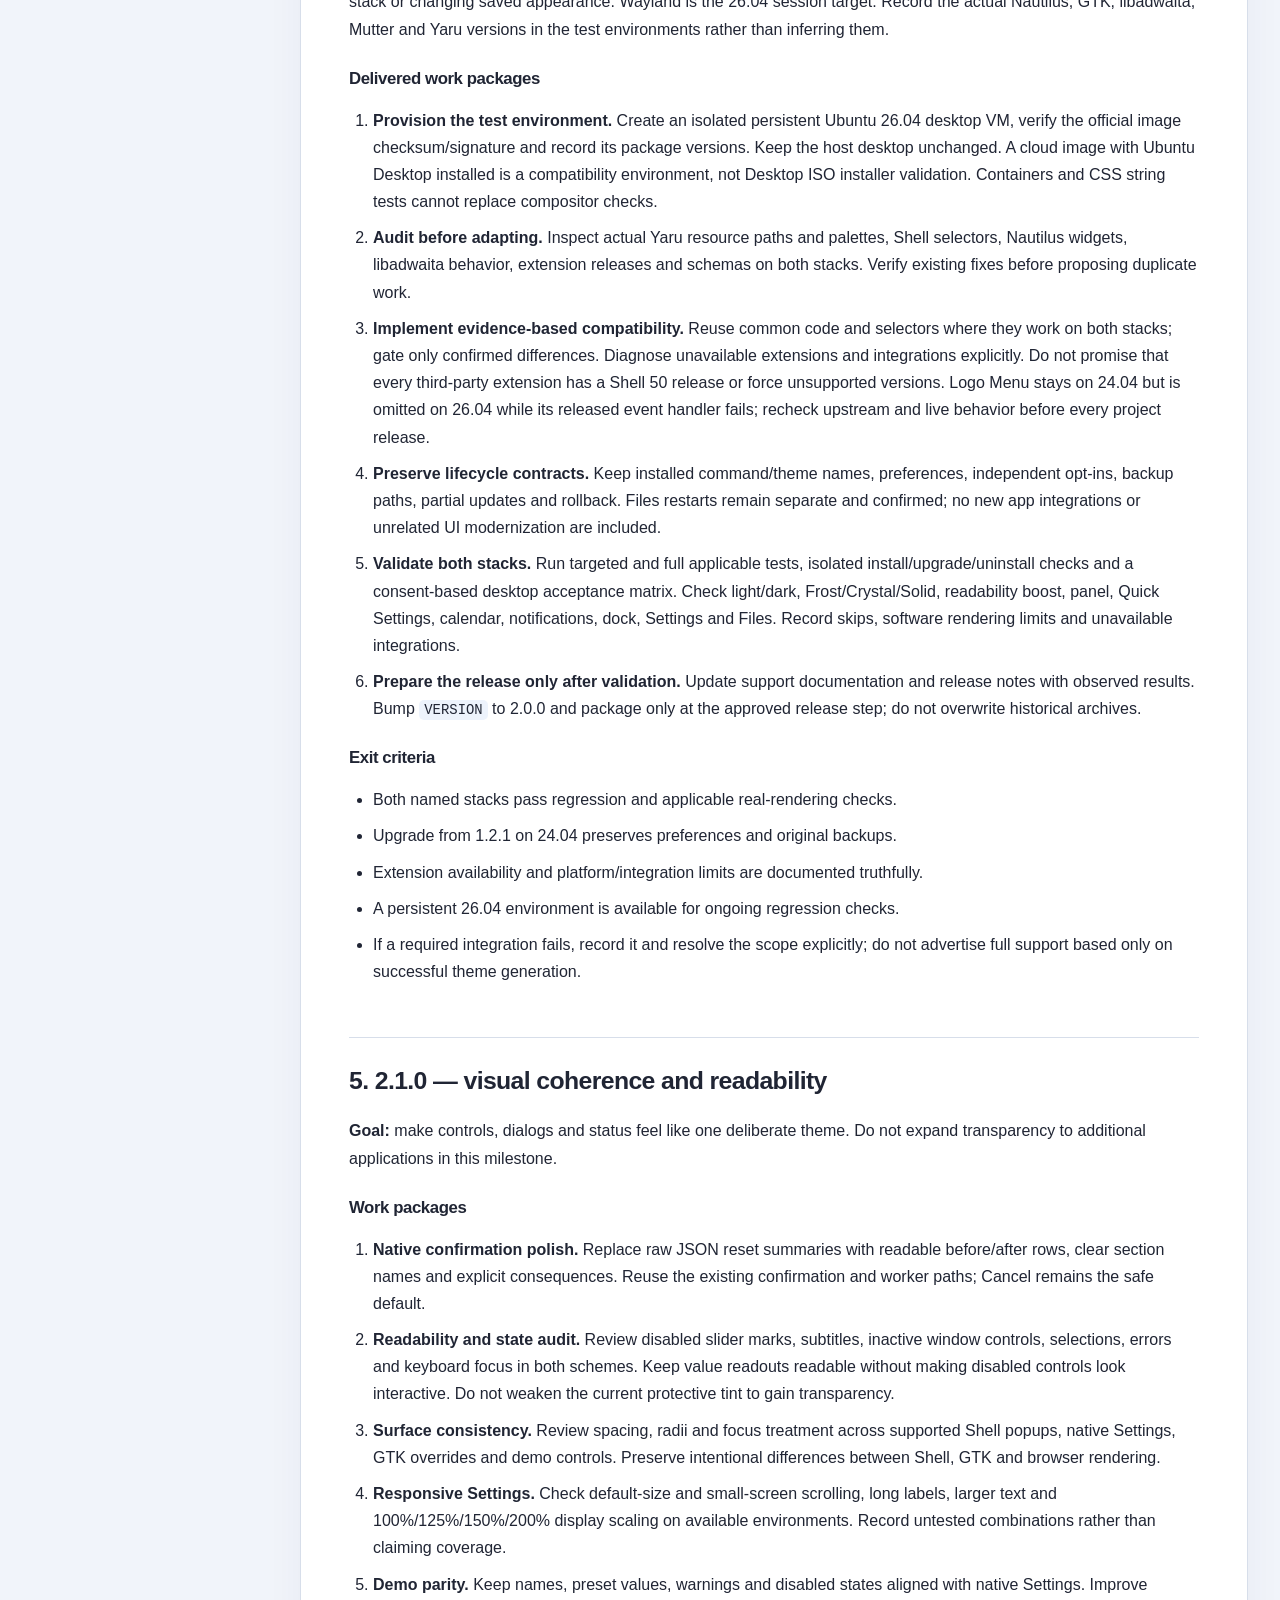
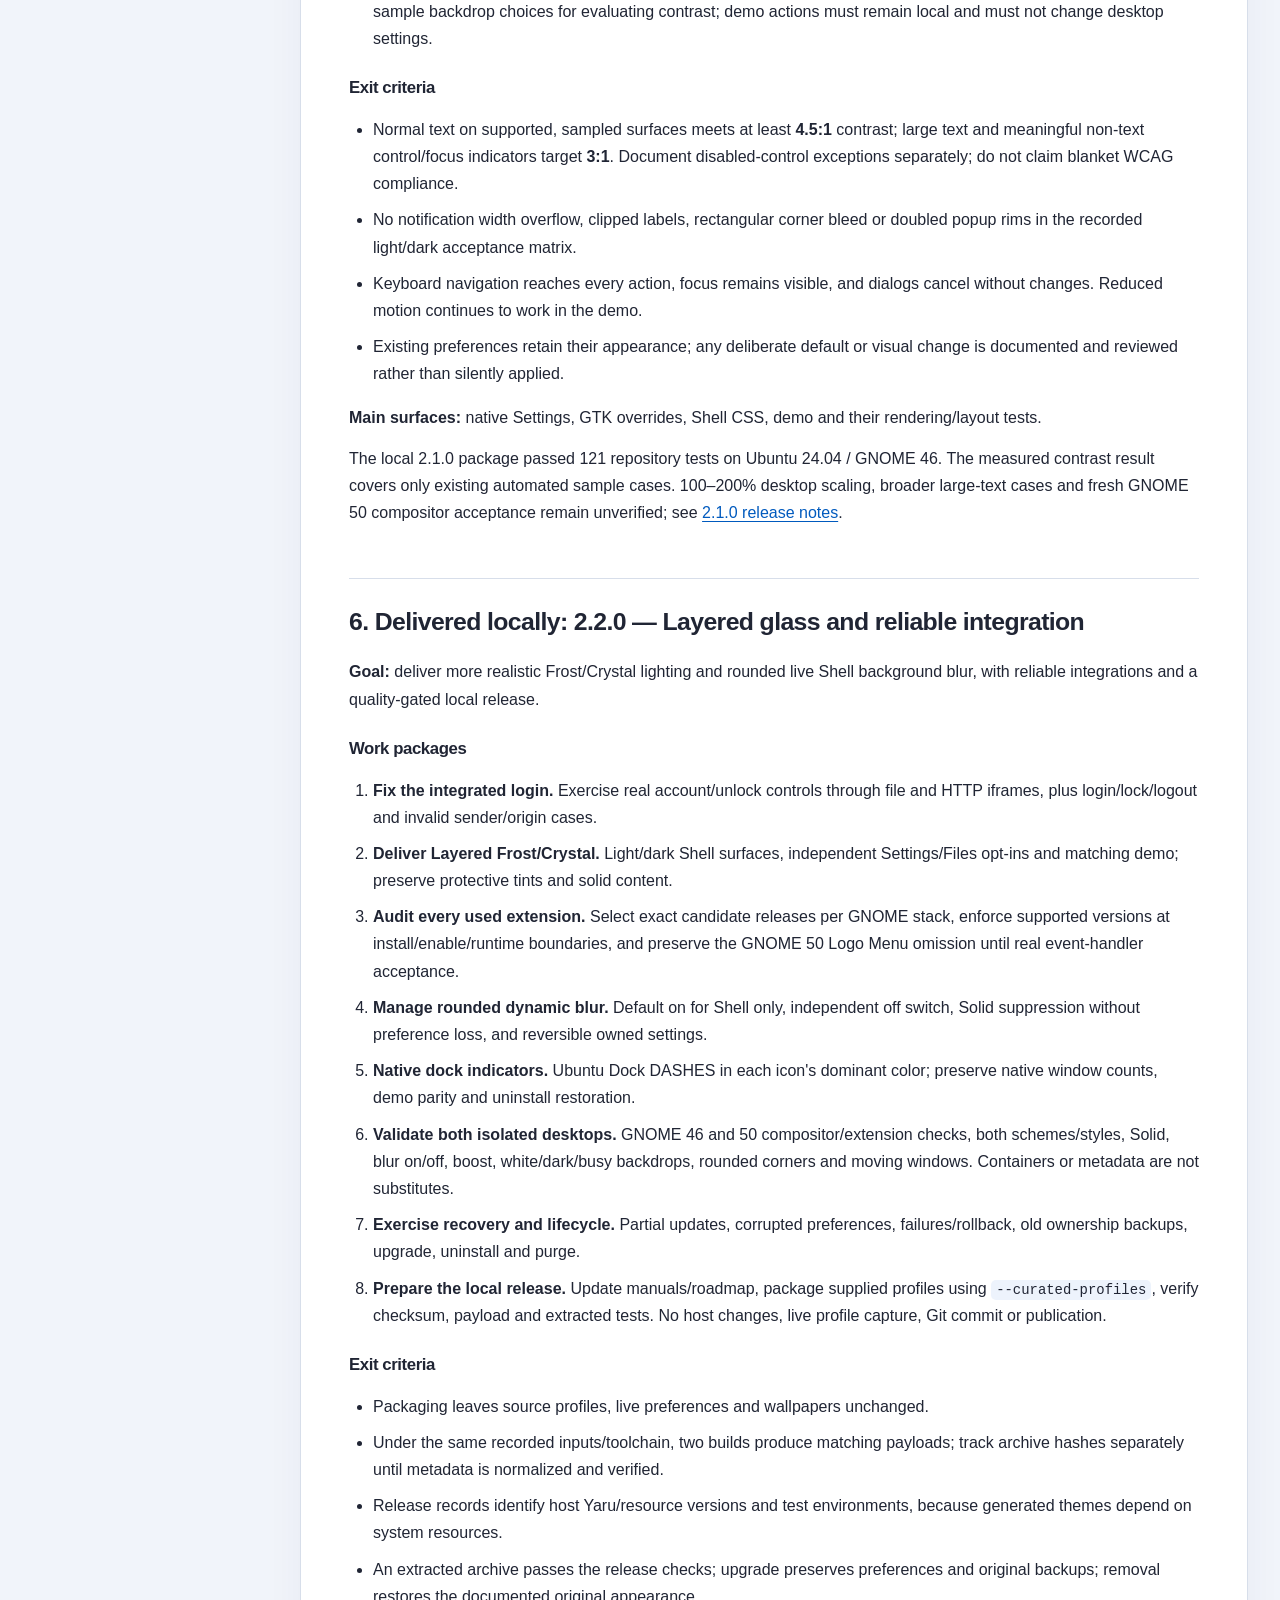
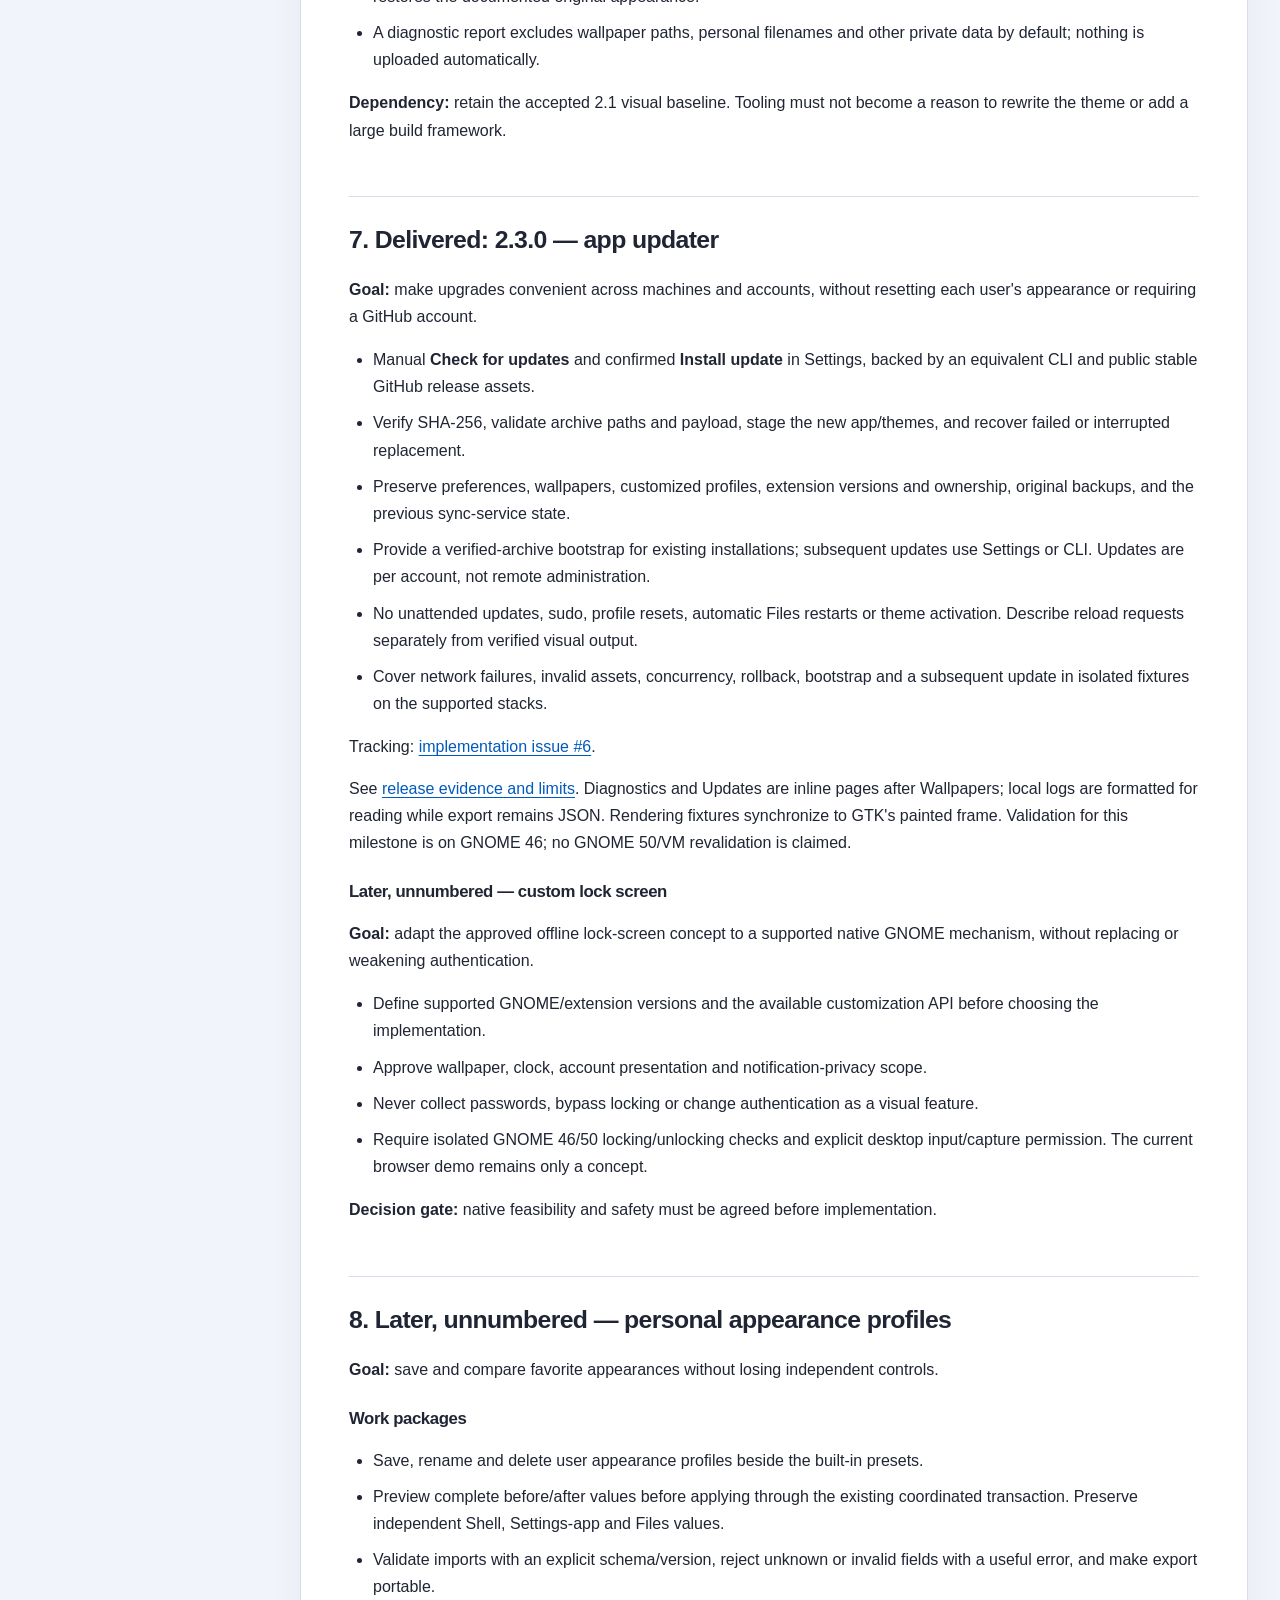
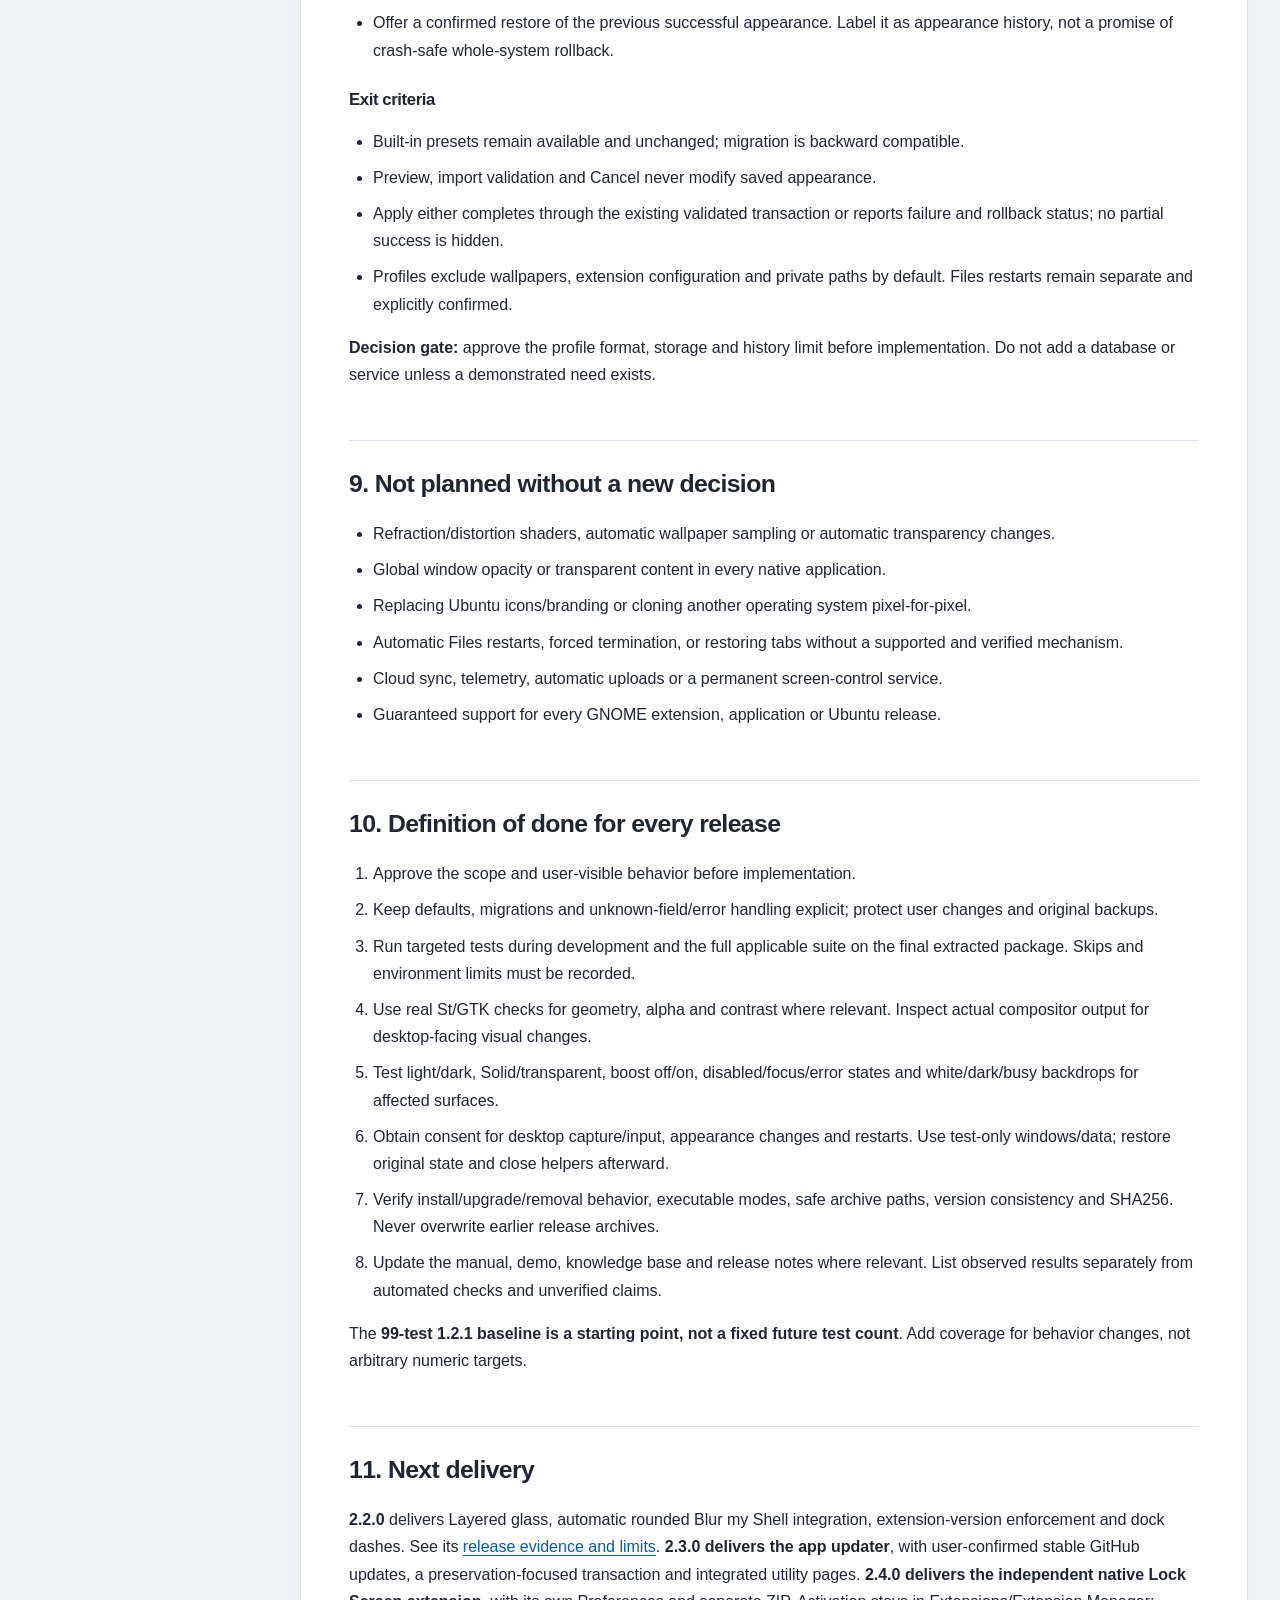
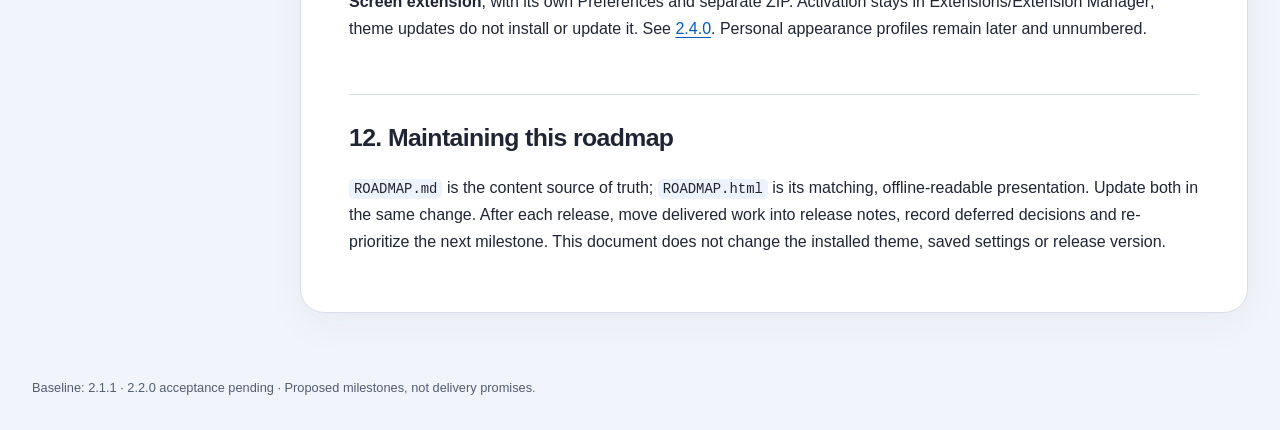
==== commit bcb12102: "Release 2.4.0 with independent native Lock Screen Ship standalone extension Preferences and a separa" ====
--- a/docs/ROADMAP.html
+++ b/docs/ROADMAP.html
@@ -3,7 +3,7 @@
 <head>
   <meta charset="utf-8">
   <meta name="viewport" content="width=device-width, initial-scale=1">
-  <meta name="description" content="Yaru Glass roadmap: user-confirmed GitHub app updates, preserving customization; custom lock screen deferred.">
+  <meta name="description" content="Yaru Glass roadmap: preserving app updates and independent native Lock Screen companion.">
   <title>Yaru Glass — Development roadmap</title>
   <style>
 :root {
@@ -237,14 +237,14 @@
 <tr>
 <td>2.2.0: Layered glass and reliable integration</td>
 <td>Delivered locally</td>
-<td>Rounded live blur, exact extension policy, dock dashes, demo login and curated local release</td>
-<td>Both isolated GNOME 46/50 stacks passed regression, controlled compositor and lifecycle checks</td>
+<td>Rounded live blur, exact extension policy, dock dashes and curated local release</td>
+<td>Both isolated GNOME 46/50 stacks passed native, controlled compositor and lifecycle checks</td>
 </tr>
 <tr>
 <td>2.2.1 / 2.2.2: maintenance</td>
 <td>Delivered locally</td>
-<td>Repair rejected/cached pipelines; fix GNOME 46 demo notification animation overflow</td>
-<td>Separate release evidence and dual-stack regressions</td>
+<td>Repair rejected/cached pipelines; notification animation improvement</td>
+<td>Separate release evidence</td>
 </tr>
 <tr>
 <td>2.2.3: private diagnostics</td>
@@ -265,10 +265,10 @@
 <td>Verified staging, recovery and bootstrap; GNOME 46 checks; GNOME 50/VM revalidation deferred</td>
 </tr>
 <tr>
-<td>Custom lock screen</td>
-<td>Later, unnumbered</td>
-<td>Adapt the browser concept using a supported native mechanism</td>
-<td>Approve native scope, privacy and safe authentication boundaries</td>
+<td>2.4.0: independent lock screen</td>
+<td>Release prepared</td>
+<td>Native companion with its own Preferences and ZIP</td>
+<td>220 native tests pass per GNOME stack; owner confirmed manual experience</td>
 </tr>
 <tr>
 <td>Personal appearance profiles</td>
@@ -280,7 +280,7 @@
 </table></div>
 <p>Maintenance fixes need not wait for the next feature milestone.
 Diagnostics ships in 2.2.3; 2.2.4 makes it discoverable and fixes the notification halo.
-2.3.0 delivers app updates; custom lock screen is deferred without a version.
+2.3.0 delivers app updates; 2.4.0 adds the independent Lock Screen companion.
 Logs are enabled by
 default for key actions/warnings/errors, with optional verbose mode; private
 10 MiB rotation and sanitized local reports do not collect full preferences,
@@ -484,7 +484,7 @@
    user changes and original backups.</li>
 <li>Run targeted tests during development and the full applicable suite on the
    final extracted package. Skips and environment limits must be recorded.</li>
-<li>Use real St/GTK/WebKit checks for geometry, alpha and contrast where relevant.
+<li>Use real St/GTK checks for geometry, alpha and contrast where relevant.
    Inspect actual compositor output for desktop-facing visual changes.</li>
 <li>Test light/dark, Solid/transparent, boost off/on, disabled/focus/error states
    and white/dark/busy backdrops for affected surfaces.</li>
@@ -499,13 +499,14 @@
 Add coverage for behavior changes, not arbitrary numeric targets.</p>
 <h2 id="11-next-delivery">11. Next delivery</h2>
 <p><strong>2.2.0</strong> delivers Layered glass, automatic rounded Blur my Shell integration,
-extension-version enforcement, dock dashes and demo regressions. See its
+extension-version enforcement and dock dashes. See its
 <a href="RELEASE-2.2.0.md">release evidence and limits</a>.
 <strong>2.3.0 delivers the app updater</strong>, with user-confirmed stable GitHub updates,
 a preservation-focused transaction and integrated utility pages.
-Next, handle reproducible maintenance issues; custom lock screen and personal
-appearance profiles remain later and unnumbered. Native lock-screen work still
-requires a separately approved mechanism and safe authentication boundaries.</p>
+<strong>2.4.0 delivers the independent native Lock Screen extension</strong>, with its own
+Preferences and separate ZIP. Activation stays in Extensions/Extension Manager;
+theme updates do not install or update it. See <a href="RELEASE-2.4.0.md">2.4.0</a>.
+Personal appearance profiles remain later and unnumbered.</p>
 <h2 id="12-maintaining-this-roadmap">12. Maintaining this roadmap</h2>
 <p><code>ROADMAP.md</code> is the content source of truth; <code>ROADMAP.html</code> is its matching,
 offline-readable presentation. Update both in the same change. After each
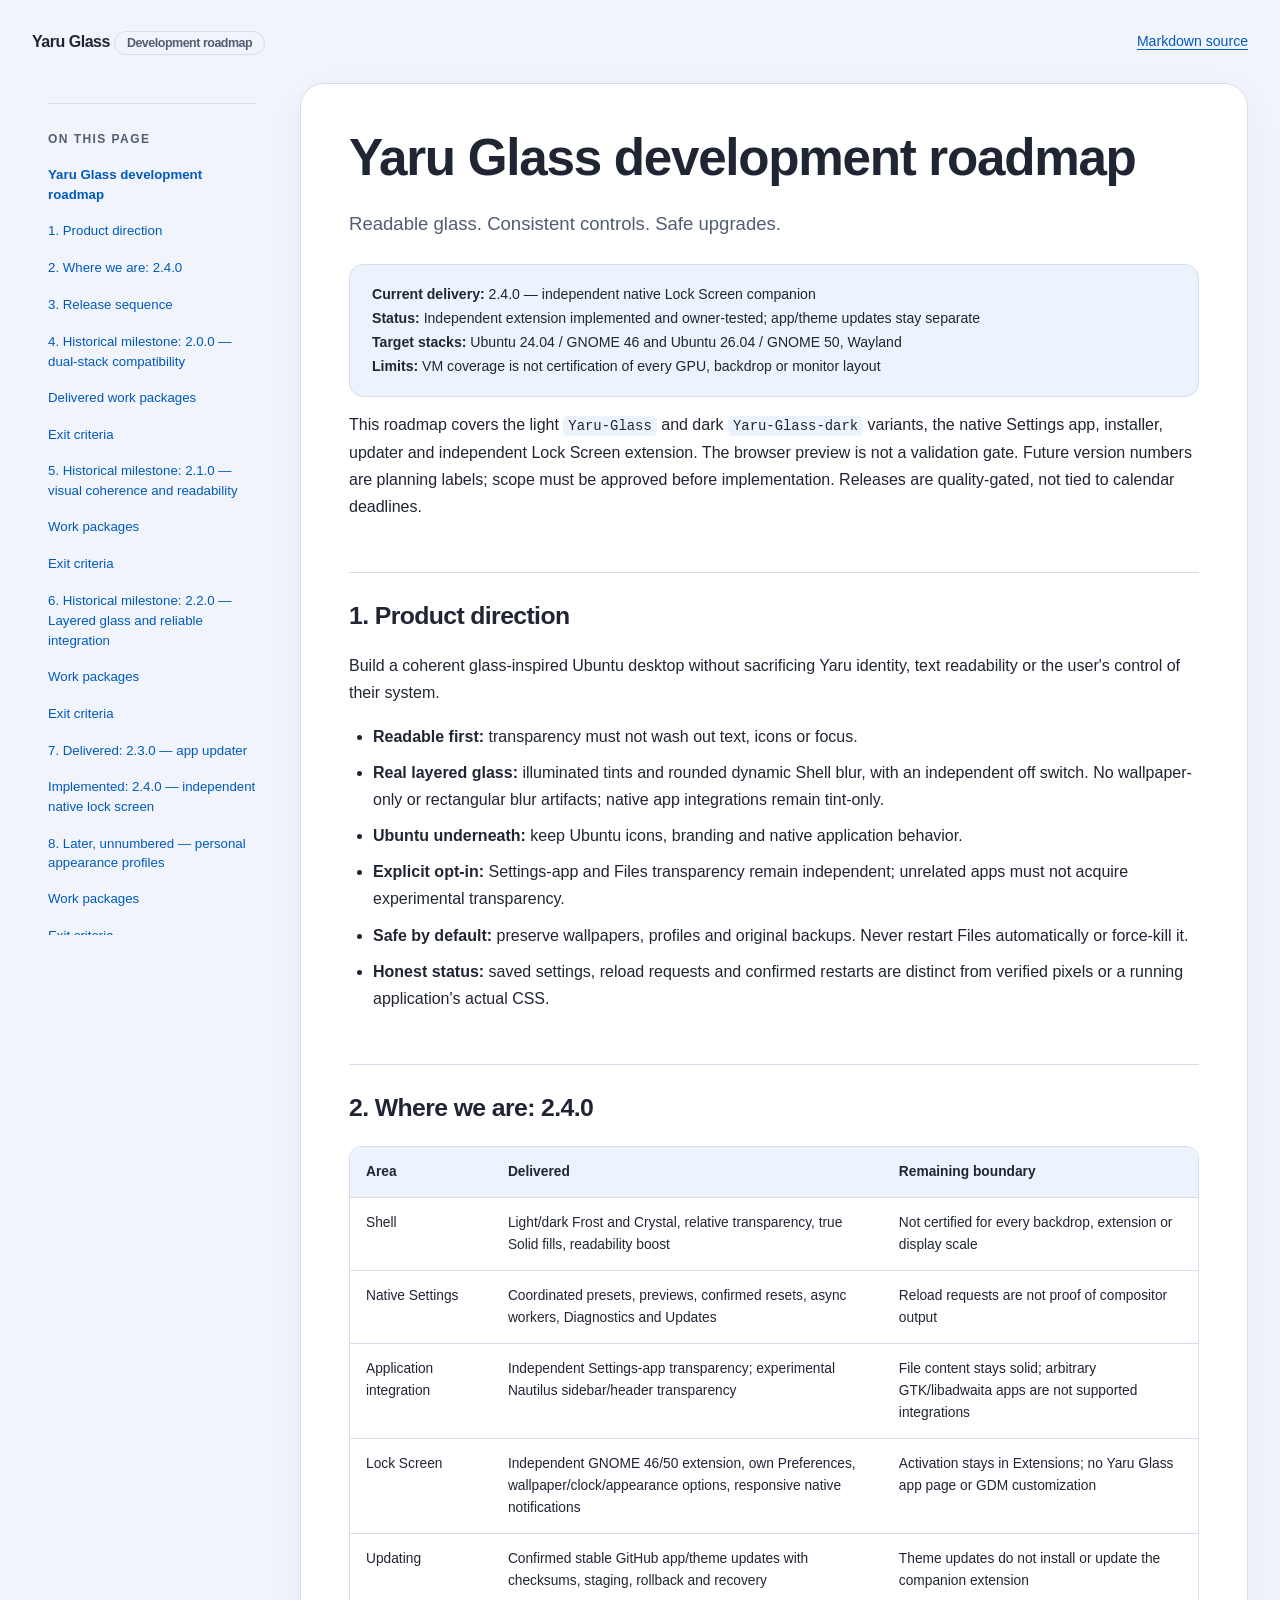
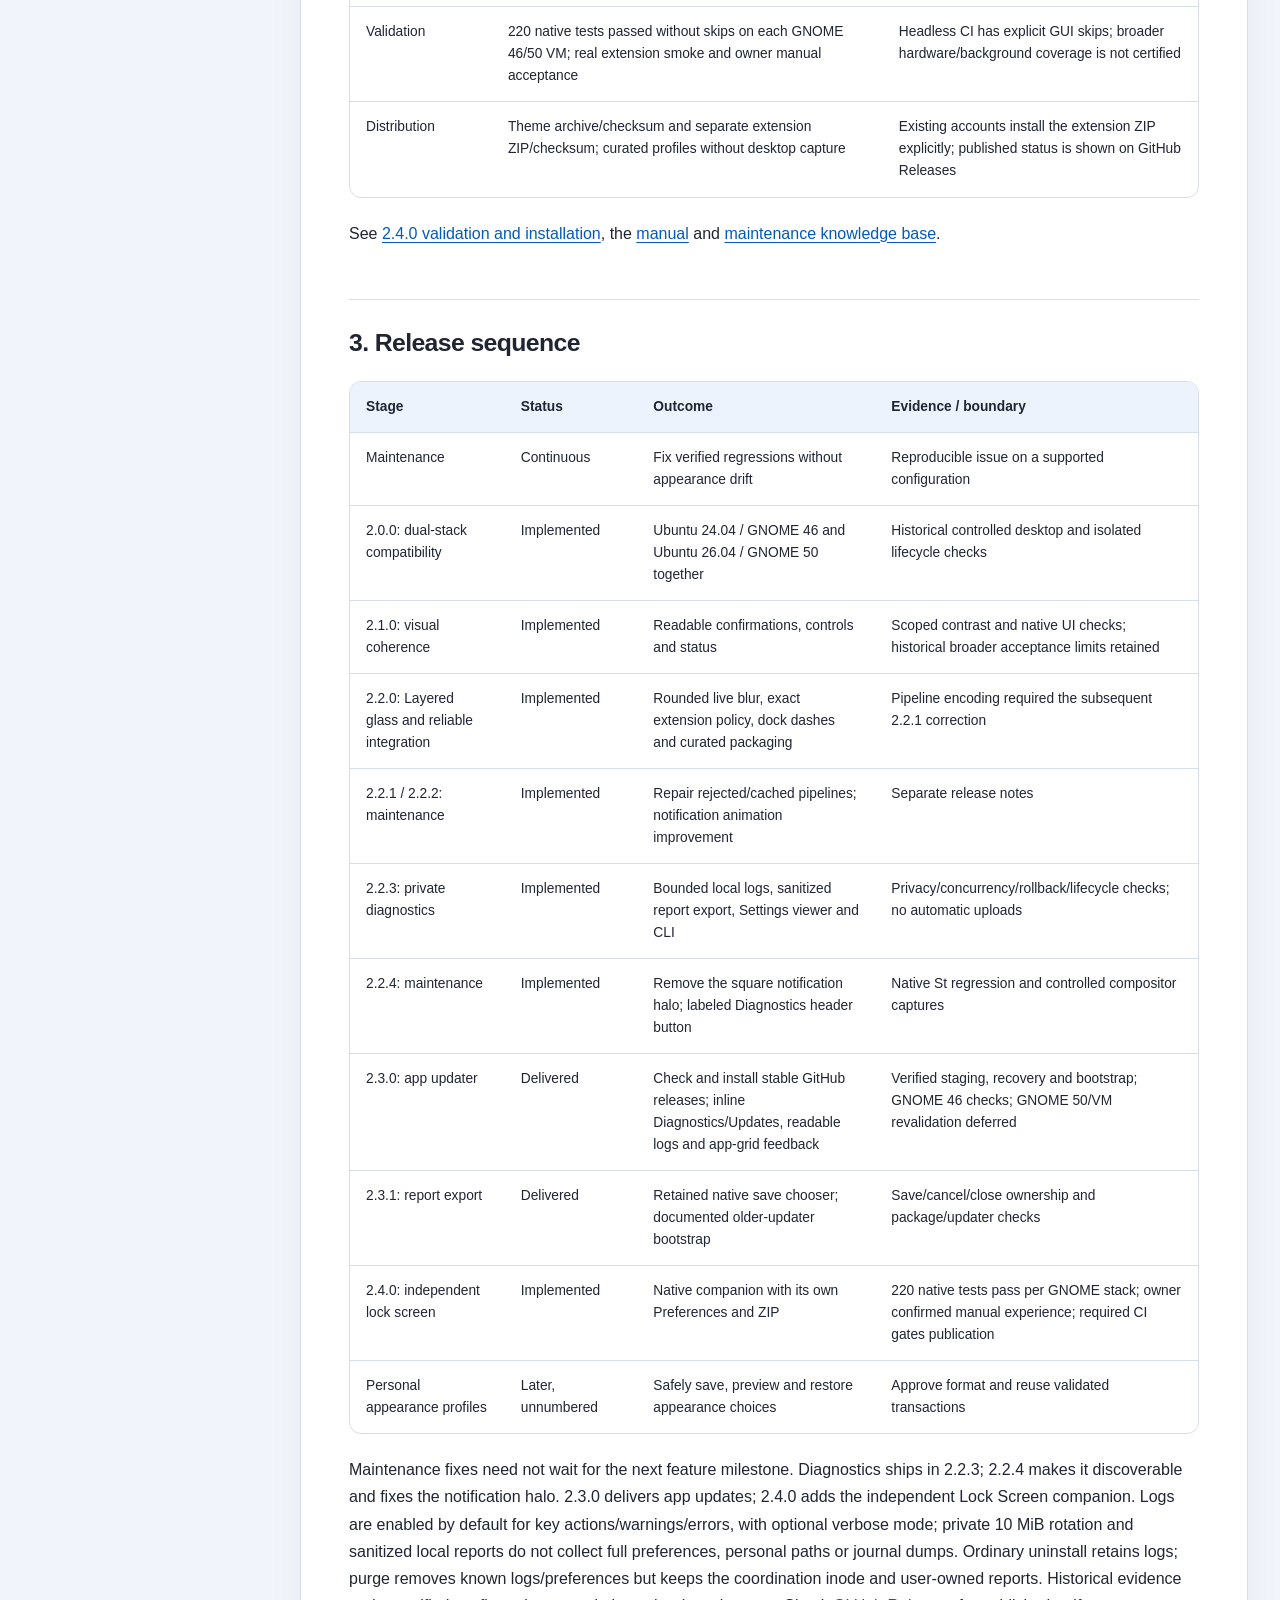
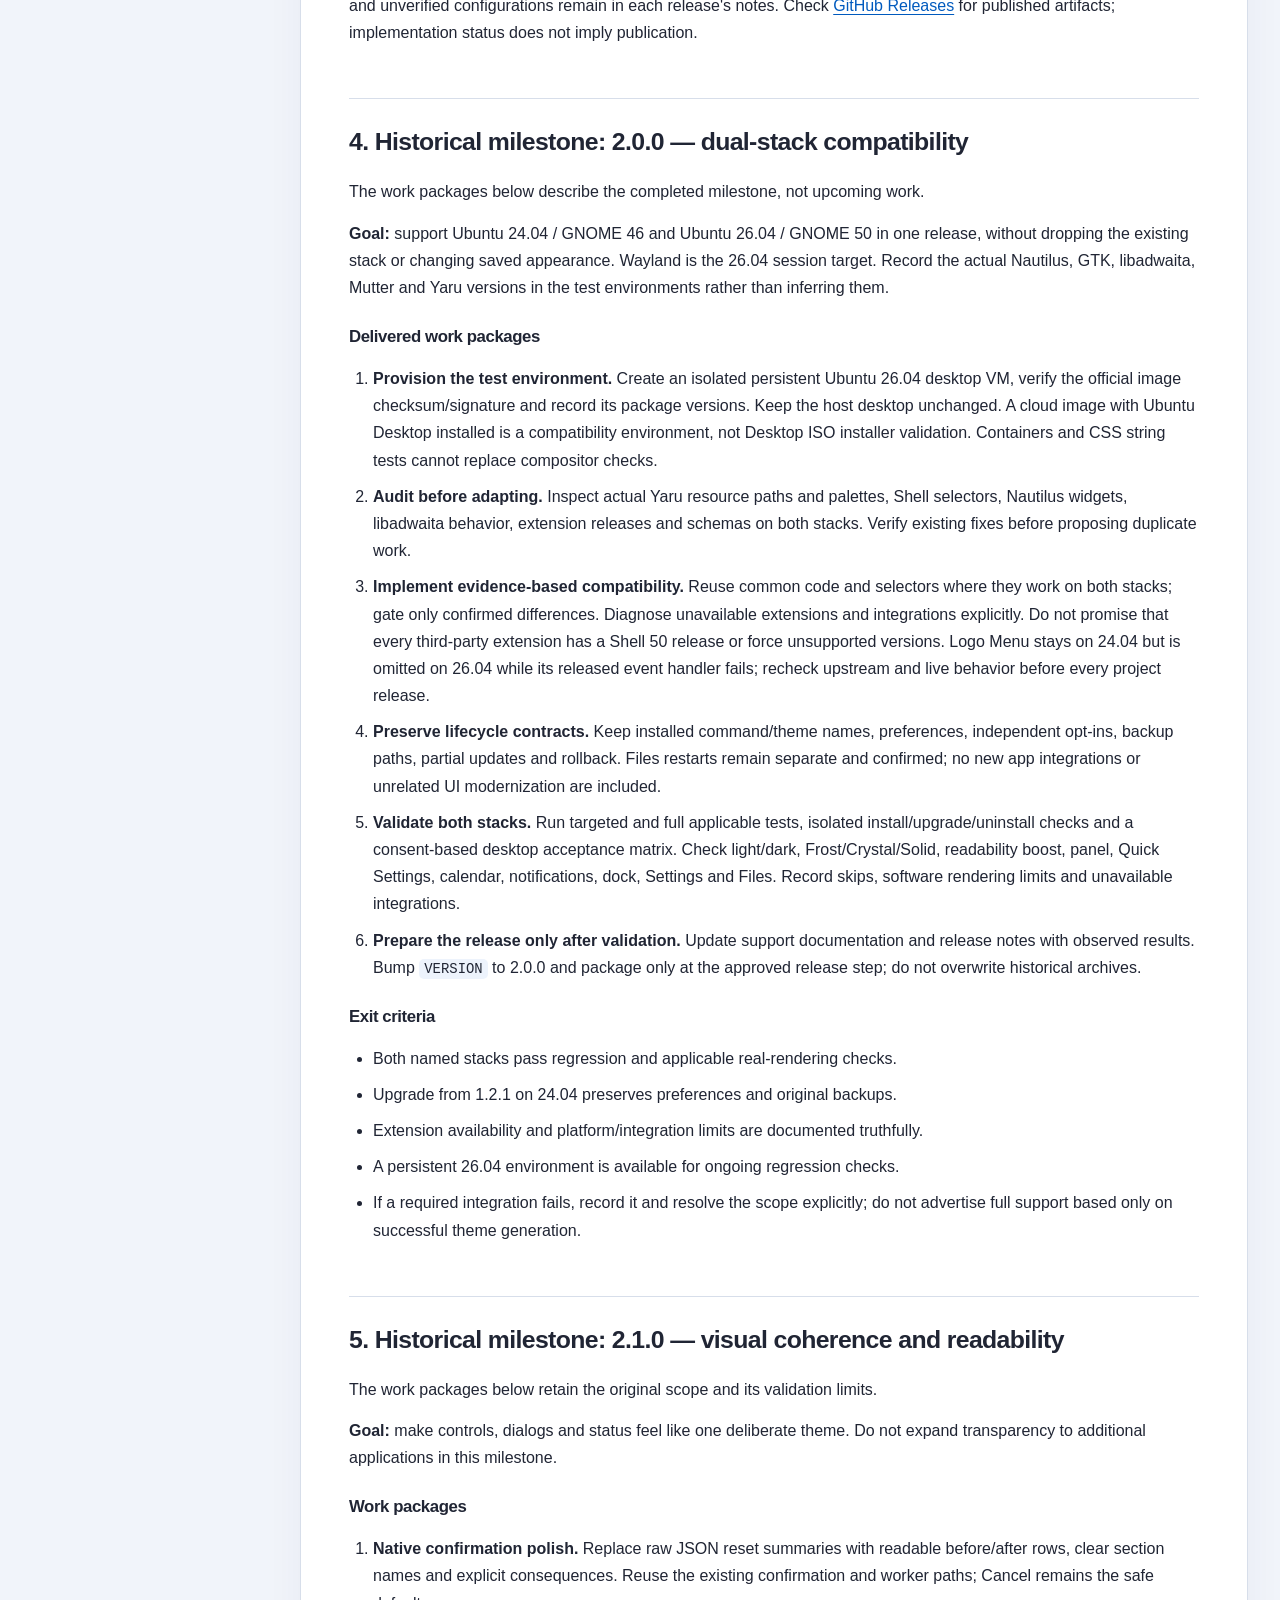
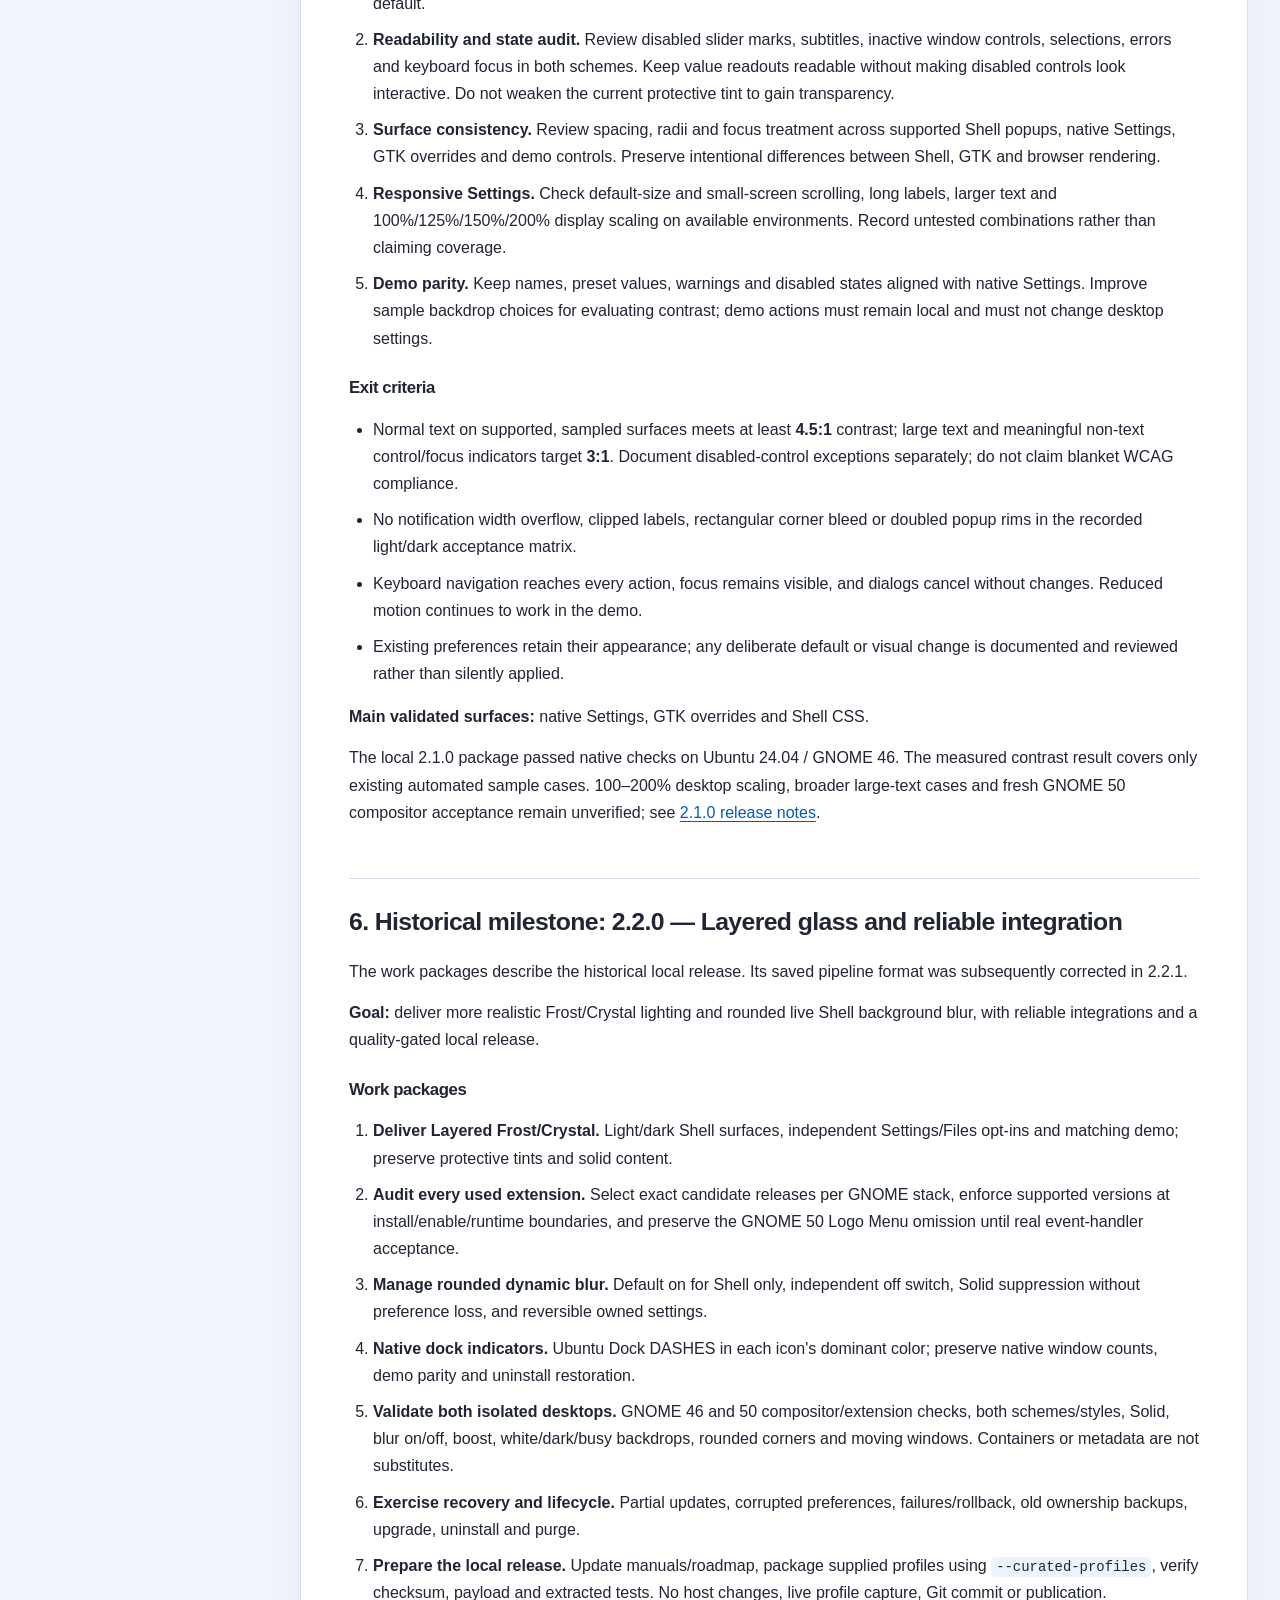
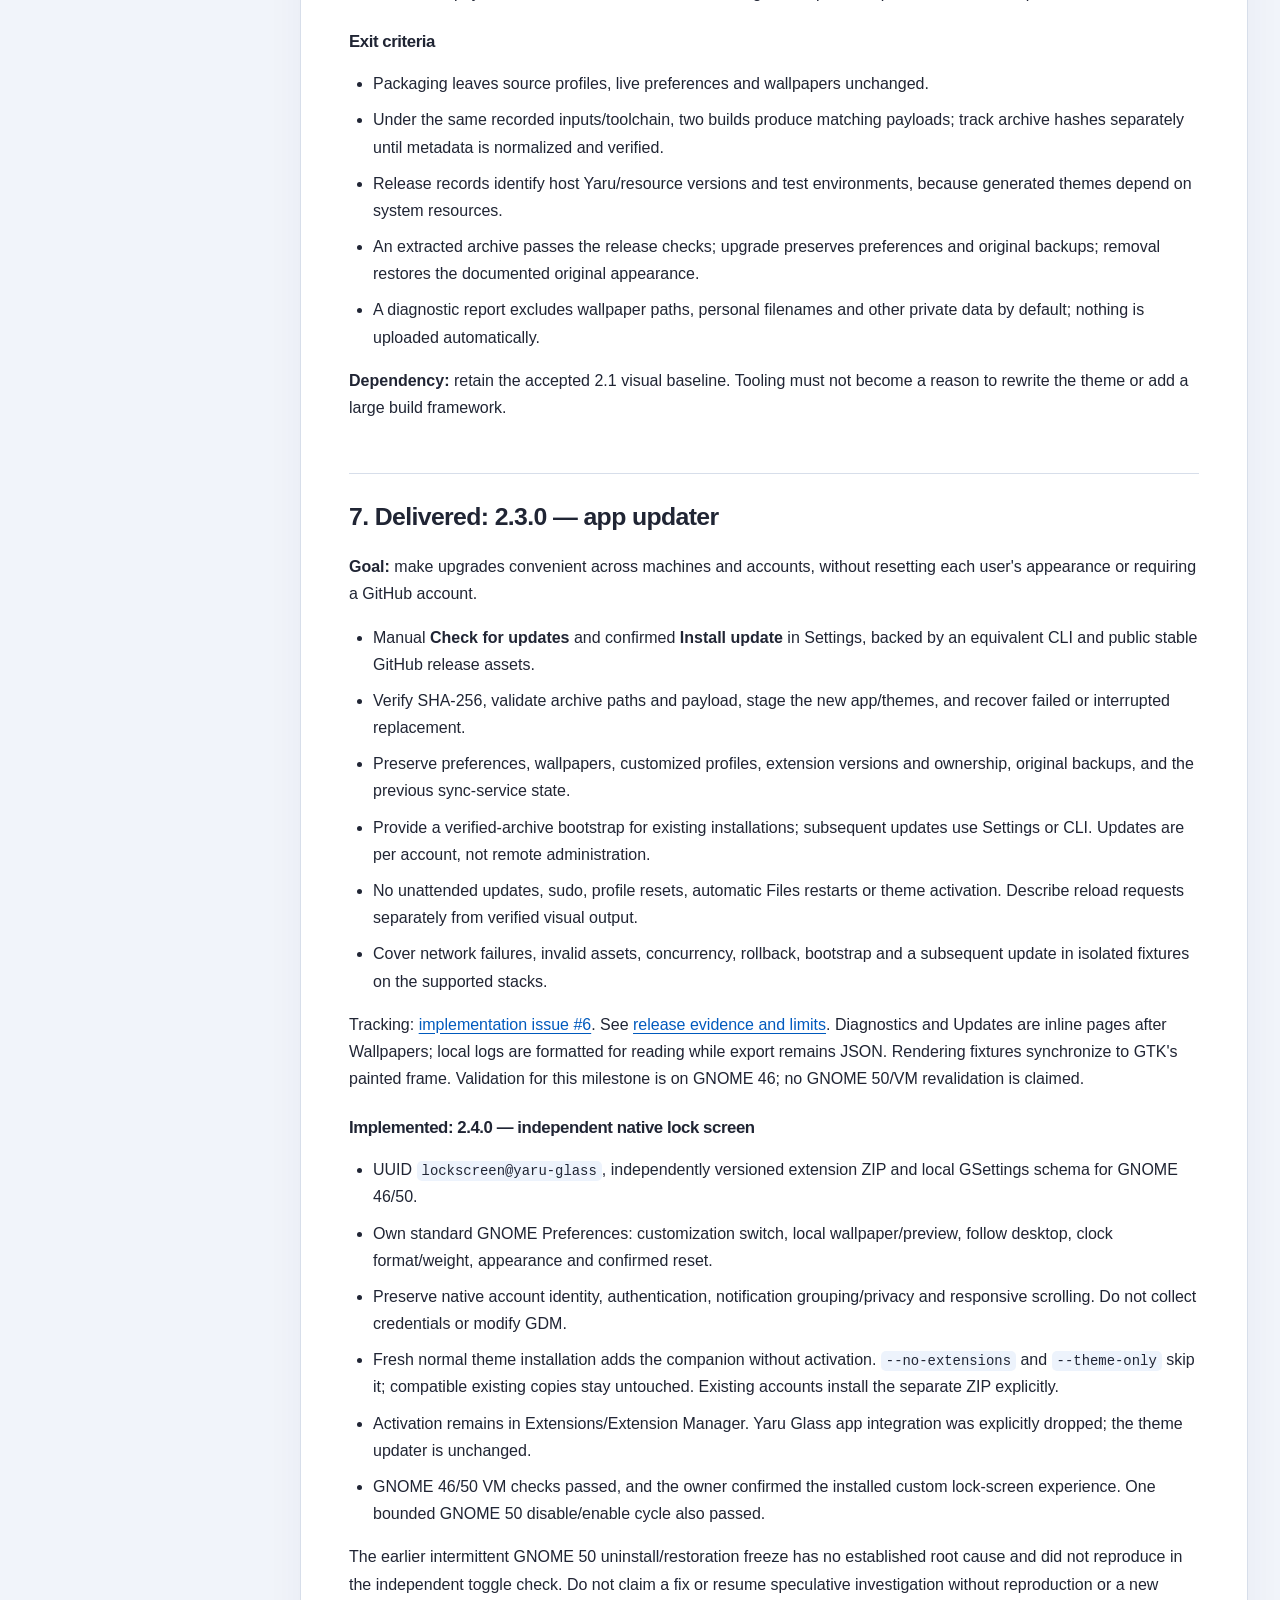
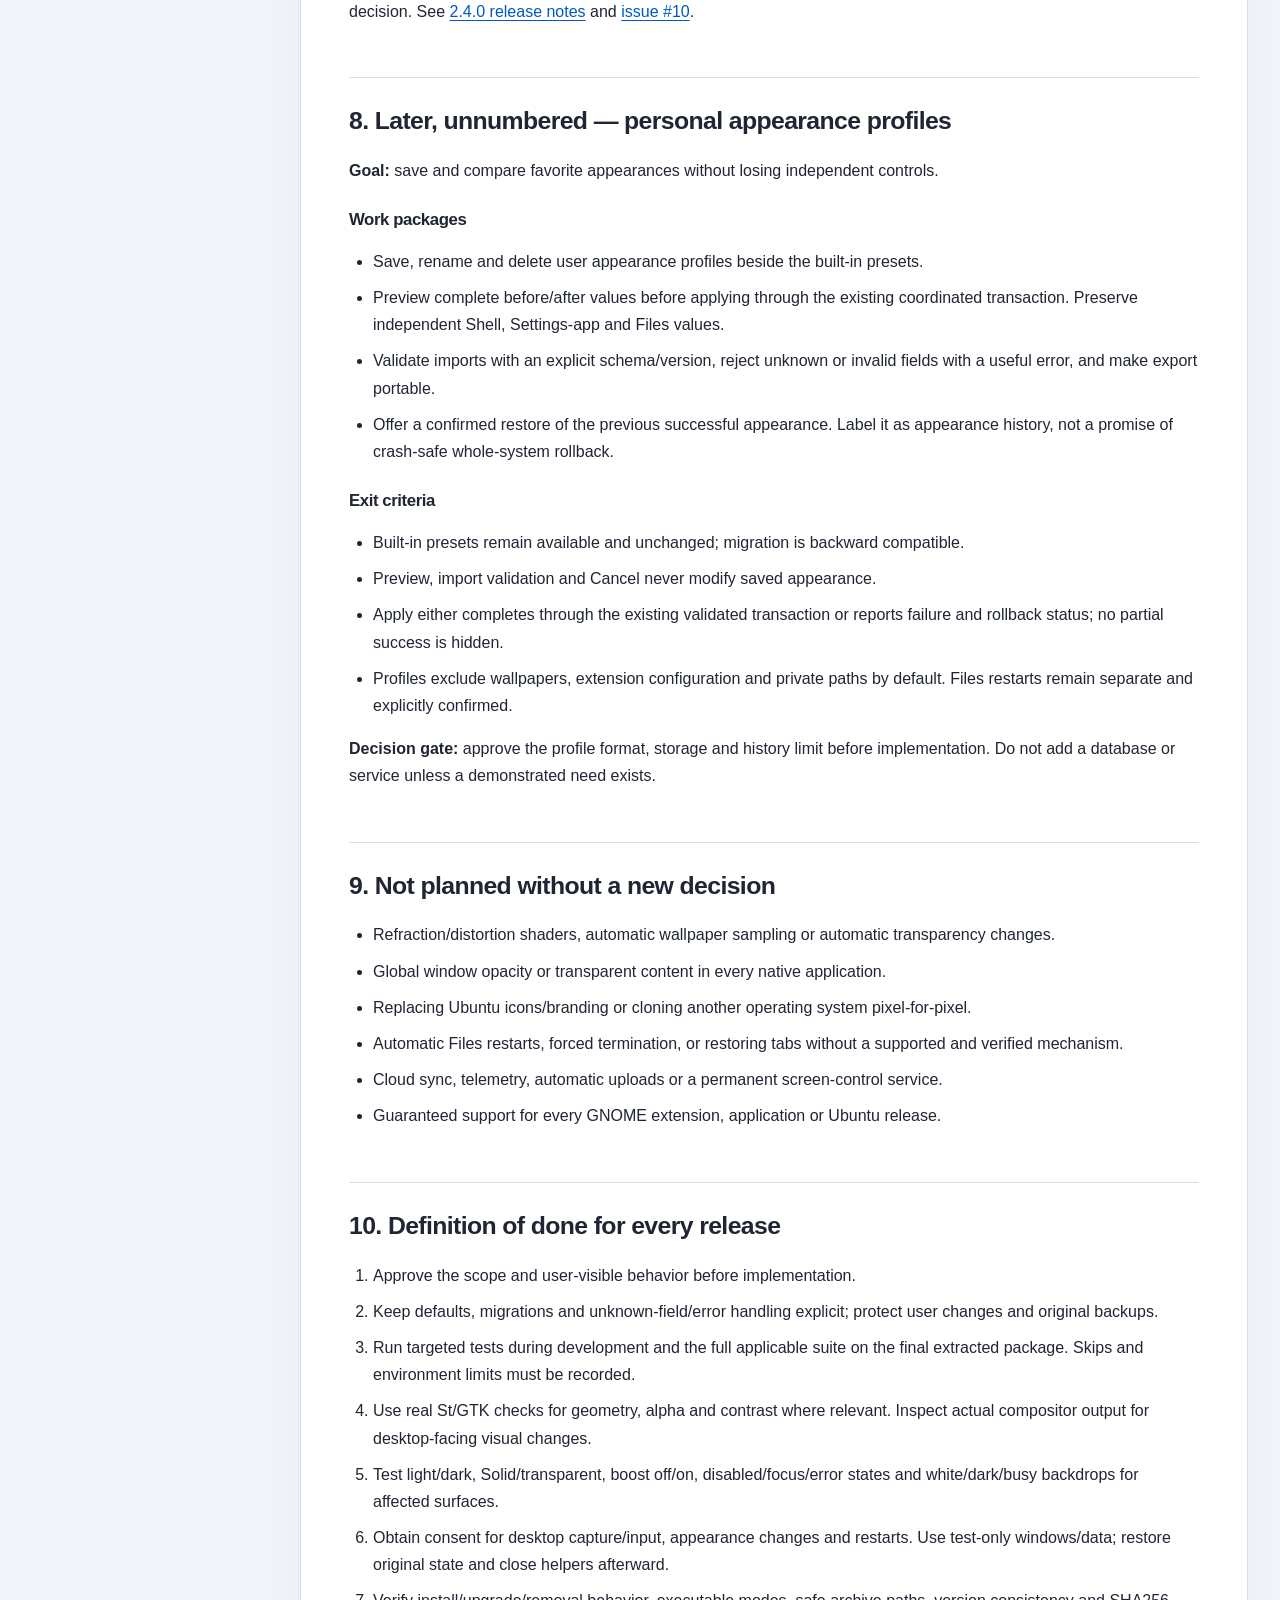
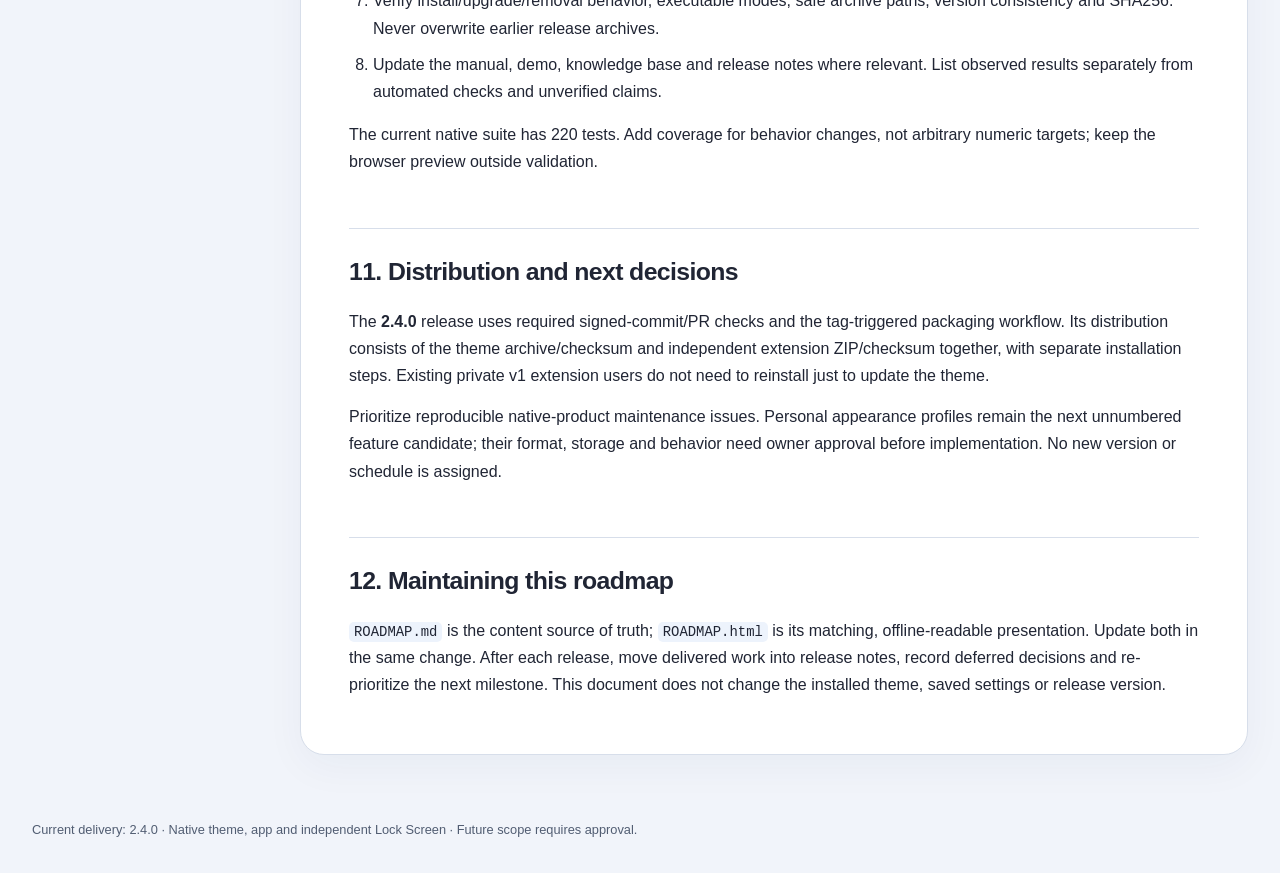
==== commit a1c54685: "Bring roadmap and HTML navigation up to 2.4.0 Replace stale 2.0.0 baseline and future lock-screen pr" ====
--- a/docs/ROADMAP.html
+++ b/docs/ROADMAP.html
@@ -100,26 +100,27 @@
 <ul>
 <li><a href="#yaru-glass-development-roadmap">Yaru Glass development roadmap</a><ul>
 <li><a href="#1-product-direction">1. Product direction</a></li>
-<li><a href="#2-where-we-are-200">2. Where we are: 2.0.0</a></li>
+<li><a href="#2-where-we-are-240">2. Where we are: 2.4.0</a></li>
 <li><a href="#3-release-sequence">3. Release sequence</a></li>
-<li><a href="#4-delivered-locally-200-dual-stack-compatibility">4. Delivered locally: 2.0.0 — dual-stack compatibility</a><ul>
+<li><a href="#4-historical-milestone-200-dual-stack-compatibility">4. Historical milestone: 2.0.0 — dual-stack compatibility</a><ul>
 <li><a href="#delivered-work-packages">Delivered work packages</a></li>
 <li><a href="#exit-criteria">Exit criteria</a></li>
 </ul>
 </li>
-<li><a href="#5-210-visual-coherence-and-readability">5. 2.1.0 — visual coherence and readability</a><ul>
+<li><a href="#5-historical-milestone-210-visual-coherence-and-readability">5. Historical milestone: 2.1.0 — visual coherence and readability</a><ul>
 <li><a href="#work-packages">Work packages</a></li>
 <li><a href="#exit-criteria_1">Exit criteria</a></li>
 </ul>
 </li>
-<li><a href="#6-delivered-locally-220-layered-glass-and-reliable-integration">6. Delivered locally: 2.2.0 — Layered glass and reliable integration</a><ul>
+<li><a href="#6-historical-milestone-220-layered-glass-and-reliable-integration">6. Historical milestone: 2.2.0 — Layered glass and reliable integration</a><ul>
 <li><a href="#work-packages_1">Work packages</a></li>
 <li><a href="#exit-criteria_2">Exit criteria</a></li>
 </ul>
 </li>
 <li><a href="#7-delivered-230-app-updater">7. Delivered: 2.3.0 — app updater</a><ul>
-<li><a href="#later-unnumbered-custom-lock-screen">Later, unnumbered — custom lock screen</a></li>
-</ul></li>
+<li><a href="#implemented-240-independent-native-lock-screen">Implemented: 2.4.0 — independent native lock screen</a></li>
+</ul>
+</li>
 <li><a href="#8-later-unnumbered-personal-appearance-profiles">8. Later, unnumbered — personal appearance profiles</a><ul>
 <li><a href="#work-packages_2">Work packages</a></li>
 <li><a href="#exit-criteria_3">Exit criteria</a></li>
@@ -127,7 +128,7 @@
 </li>
 <li><a href="#9-not-planned-without-a-new-decision">9. Not planned without a new decision</a></li>
 <li><a href="#10-definition-of-done-for-every-release">10. Definition of done for every release</a></li>
-<li><a href="#11-next-delivery">11. Next delivery</a></li>
+<li><a href="#11-distribution-and-next-decisions">11. Distribution and next decisions</a></li>
 <li><a href="#12-maintaining-this-roadmap">12. Maintaining this roadmap</a></li>
 </ul>
 </li>
@@ -137,13 +138,14 @@
     </aside>
     <main id="roadmap"><h1 id="yaru-glass-development-roadmap">Yaru Glass development roadmap</h1>
 <p>Readable glass. Consistent controls. Safe upgrades.</p>
-<p><strong>Baseline:</strong> 2.3.0 (GitHub release; historical milestone evidence below retained)<br />
-<strong>Status:</strong> User-confirmed app updates delivered; later feature scope remains unnumbered<br />
+<p><strong>Current delivery:</strong> 2.4.0 — independent native Lock Screen companion<br />
+<strong>Status:</strong> Independent extension implemented and owner-tested; app/theme updates stay separate<br />
 <strong>Target stacks:</strong> Ubuntu 24.04 / GNOME 46 and Ubuntu 26.04 / GNOME 50, Wayland<br />
-<strong>Limits:</strong> Earlier compatibility evidence is not certification of new effects</p>
+<strong>Limits:</strong> VM coverage is not certification of every GPU, backdrop or monitor layout</p>
 <p>This roadmap covers the light <code>Yaru-Glass</code> and dark
-<code>Yaru-Glass-dark</code> variants, the native Settings app, installer and browser
-demo. Future version numbers are planning labels; scope must be approved before
+<code>Yaru-Glass-dark</code> variants, the native Settings app, installer, updater and
+independent Lock Screen extension. The browser preview is not a validation gate.
+Future version numbers are planning labels; scope must be approved before
 implementation. Releases are quality-gated, not tied to calendar deadlines.</p>
 <h2 id="1-product-direction">1. Product direction</h2>
 <p>Build a coherent glass-inspired Ubuntu desktop without sacrificing Yaru identity,
@@ -161,7 +163,7 @@
 <li><strong>Honest status:</strong> saved settings, reload requests and confirmed restarts are
   distinct from verified pixels or a running application's actual CSS.</li>
 </ul>
-<h2 id="2-where-we-are-200">2. Where we are: 2.0.0</h2>
+<h2 id="2-where-we-are-240">2. Where we are: 2.4.0</h2>
 <div class="table-scroll"><table>
 <thead>
 <tr>
@@ -178,8 +180,8 @@
 </tr>
 <tr>
 <td>Native Settings</td>
-<td>Coordinated presets, previews, section resets, async updates, rollback, recovery and status</td>
-<td>Some confirmation content is technical; disabled slider marks remain muted</td>
+<td>Coordinated presets, previews, confirmed resets, async workers, Diagnostics and Updates</td>
+<td>Reload requests are not proof of compositor output</td>
 </tr>
 <tr>
 <td>Application integration</td>
@@ -187,76 +189,81 @@
 <td>File content stays solid; arbitrary GTK/libadwaita apps are not supported integrations</td>
 </tr>
 <tr>
-<td>Demo</td>
-<td>Standalone light/dark preview with themed, accessible HTML controls</td>
-<td>A visual mockup, not a live Shell/GTK renderer or desktop settings editor</td>
+<td>Lock Screen</td>
+<td>Independent GNOME 46/50 extension, own Preferences, wallpaper/clock/appearance options, responsive native notifications</td>
+<td>Activation stays in Extensions; no Yaru Glass app page or GDM customization</td>
+</tr>
+<tr>
+<td>Updating</td>
+<td>Confirmed stable GitHub app/theme updates with checksums, staging, rollback and recovery</td>
+<td>Theme updates do not install or update the companion extension</td>
 </tr>
 <tr>
 <td>Validation</td>
-<td>116 passing regression tests per stack; controlled 26.04 desktop checks; isolated install/upgrade/uninstall/purge and historical 1.2.1 upgrade</td>
-<td>Fresh-machine extension installation, live purge and broader hardware/background coverage are not certified</td>
+<td>220 native tests passed without skips on each GNOME 46/50 VM; real extension smoke and owner manual acceptance</td>
+<td>Headless CI has explicit GUI skips; broader hardware/background coverage is not certified</td>
 </tr>
 <tr>
 <td>Distribution</td>
-<td>Local 2.0.0 archive and SHA256; supplied profiles retained; older releases preserved</td>
-<td>Default packaging exports live settings; this release uses an isolated copied tree, no remote publication</td>
+<td>Theme archive/checksum and separate extension ZIP/checksum; curated profiles without desktop capture</td>
+<td>Existing accounts install the extension ZIP explicitly; published status is shown on GitHub Releases</td>
 </tr>
 </tbody>
 </table></div>
-<p>See <a href="RELEASE-2.0.0.md">2.0.0 validation and limits</a>,
+<p>See <a href="RELEASE-2.4.0.md">2.4.0 validation and installation</a>,
 the <a href="MANUAL.md">manual</a> and <a href="KNOWLEDGE_BASE.md">maintenance knowledge base</a>.</p>
 <h2 id="3-release-sequence">3. Release sequence</h2>
 <div class="table-scroll"><table>
 <thead>
 <tr>
 <th>Stage</th>
-<th>Priority</th>
-<th>Proposed outcome</th>
-<th>Entry condition</th>
+<th>Status</th>
+<th>Outcome</th>
+<th>Evidence / boundary</th>
 </tr>
 </thead>
 <tbody>
 <tr>
-<td>2.0.x maintenance</td>
+<td>Maintenance</td>
 <td>Continuous</td>
 <td>Fix verified regressions without appearance drift</td>
 <td>Reproducible issue on a supported configuration</td>
 </tr>
 <tr>
 <td>2.0.0: dual-stack compatibility</td>
-<td>Delivered locally</td>
+<td>Implemented</td>
 <td>Ubuntu 24.04 / GNOME 46 and Ubuntu 26.04 / GNOME 50 together</td>
-<td>Completed controlled desktop and isolated lifecycle checks</td>
+<td>Historical controlled desktop and isolated lifecycle checks</td>
 </tr>
 <tr>
 <td>2.1.0: visual coherence</td>
-<td>Local package prepared</td>
-<td>Finish the daily-use controls and readability experience</td>
-<td>Automated checks pass; broader desktop acceptance remains open</td>
+<td>Implemented</td>
+<td>Readable confirmations, controls and status</td>
+<td>Scoped contrast and native UI checks; historical broader acceptance limits retained</td>
 </tr>
 <tr>
 <td>2.2.0: Layered glass and reliable integration</td>
-<td>Delivered locally</td>
-<td>Rounded live blur, exact extension policy, dock dashes and curated local release</td>
-<td>Both isolated GNOME 46/50 stacks passed native, controlled compositor and lifecycle checks</td>
+<td>Implemented</td>
+<td>Rounded live blur, exact extension policy, dock dashes and curated packaging</td>
+<td>Pipeline encoding required the subsequent 2.2.1 correction</td>
 </tr>
 <tr>
 <td>2.2.1 / 2.2.2: maintenance</td>
-<td>Delivered locally</td>
+<td>Implemented</td>
 <td>Repair rejected/cached pipelines; notification animation improvement</td>
-<td>Separate release evidence</td>
+<td>Separate release notes</td>
 </tr>
 <tr>
 <td>2.2.3: private diagnostics</td>
-<td>Delivered locally</td>
-<td>Local bounded logs, safe operation/error correlation, Settings viewer, CLI and explicit sanitized report export</td>
-<td>209 regression tests pass per GNOME stack; privacy/concurrency/rollback/lifecycle covered; no automatic uploads</td>
+<td>Implemented</td>
+<td>Bounded local logs, sanitized report export, Settings viewer and CLI</td>
+<td>Privacy/concurrency/rollback/lifecycle checks; no automatic uploads</td>
 </tr>
 <tr>
 <td>2.2.4: maintenance</td>
-<td>Delivered locally</td>
+<td>Implemented</td>
 <td>Remove the square notification halo; labeled Diagnostics header button</td>
-<td>Compositor captures on GNOME 46/50; native St gradient regression; 211 tests per stack</td>
+<td>Native St regression and controlled compositor captures</td>
 </tr>
 <tr>
 <td>2.3.0: app updater</td>
@@ -265,10 +272,16 @@
 <td>Verified staging, recovery and bootstrap; GNOME 46 checks; GNOME 50/VM revalidation deferred</td>
 </tr>
 <tr>
+<td>2.3.1: report export</td>
+<td>Delivered</td>
+<td>Retained native save chooser; documented older-updater bootstrap</td>
+<td>Save/cancel/close ownership and package/updater checks</td>
+</tr>
+<tr>
 <td>2.4.0: independent lock screen</td>
-<td>Release prepared</td>
+<td>Implemented</td>
 <td>Native companion with its own Preferences and ZIP</td>
-<td>220 native tests pass per GNOME stack; owner confirmed manual experience</td>
+<td>220 native tests pass per GNOME stack; owner confirmed manual experience; required CI gates publication</td>
 </tr>
 <tr>
 <td>Personal appearance profiles</td>
@@ -286,9 +299,11 @@
 10 MiB rotation and sanitized local reports do not collect full preferences,
 personal paths or journal dumps. Ordinary uninstall retains logs; purge removes
 known logs/preferences but keeps the coordination inode and user-owned reports.
-The 2.0.0 evidence and unverified configurations are recorded separately in its
-release notes; a local archive does not imply remote publication.</p>
-<h2 id="4-delivered-locally-200-dual-stack-compatibility">4. Delivered locally: 2.0.0 — dual-stack compatibility</h2>
+Historical evidence and unverified configurations remain in each release's notes.
+Check <a href="https://github.com/michajan28/yaru-glass-theme/releases">GitHub Releases</a>
+for published artifacts; implementation status does not imply publication.</p>
+<h2 id="4-historical-milestone-200-dual-stack-compatibility">4. Historical milestone: 2.0.0 — dual-stack compatibility</h2>
+<p>The work packages below describe the completed milestone, not upcoming work.</p>
 <p><strong>Goal:</strong> support Ubuntu 24.04 / GNOME 46 and Ubuntu 26.04 / GNOME 50 in one
 release, without dropping the existing stack or changing saved appearance.
 Wayland is the 26.04 session target. Record the actual Nautilus, GTK, libadwaita,
@@ -331,7 +346,8 @@
 <li>If a required integration fails, record it and resolve the scope explicitly;
   do not advertise full support based only on successful theme generation.</li>
 </ul>
-<h2 id="5-210-visual-coherence-and-readability">5. 2.1.0 — visual coherence and readability</h2>
+<h2 id="5-historical-milestone-210-visual-coherence-and-readability">5. Historical milestone: 2.1.0 — visual coherence and readability</h2>
+<p>The work packages below retain the original scope and its validation limits.</p>
 <p><strong>Goal:</strong> make controls, dialogs and status feel like one deliberate theme.
 Do not expand transparency to additional applications in this milestone.</p>
 <h3 id="work-packages">Work packages</h3>
@@ -365,19 +381,18 @@
 <li>Existing preferences retain their appearance; any deliberate default or visual
   change is documented and reviewed rather than silently applied.</li>
 </ul>
-<p><strong>Main surfaces:</strong> native Settings, GTK overrides, Shell CSS, demo and their
-rendering/layout tests.</p>
-<p>The local 2.1.0 package passed 121 repository tests on Ubuntu 24.04 / GNOME 46.
+<p><strong>Main validated surfaces:</strong> native Settings, GTK overrides and Shell CSS.</p>
+<p>The local 2.1.0 package passed native checks on Ubuntu 24.04 / GNOME 46.
 The measured contrast result covers only existing automated sample cases.
 100–200% desktop scaling, broader large-text cases and fresh GNOME 50 compositor
 acceptance remain unverified; see <a href="RELEASE-2.1.0.md">2.1.0 release notes</a>.</p>
-<h2 id="6-delivered-locally-220-layered-glass-and-reliable-integration">6. Delivered locally: 2.2.0 — Layered glass and reliable integration</h2>
+<h2 id="6-historical-milestone-220-layered-glass-and-reliable-integration">6. Historical milestone: 2.2.0 — Layered glass and reliable integration</h2>
+<p>The work packages describe the historical local release. Its saved pipeline
+format was subsequently corrected in 2.2.1.</p>
 <p><strong>Goal:</strong> deliver more realistic Frost/Crystal lighting and rounded live Shell
 background blur, with reliable integrations and a quality-gated local release.</p>
 <h3 id="work-packages_1">Work packages</h3>
 <ol>
-<li><strong>Fix the integrated login.</strong> Exercise real account/unlock controls through
-   file and HTTP iframes, plus login/lock/logout and invalid sender/origin cases.</li>
 <li><strong>Deliver Layered Frost/Crystal.</strong> Light/dark Shell surfaces, independent
    Settings/Files opt-ins and matching demo; preserve protective tints and solid content.</li>
 <li><strong>Audit every used extension.</strong> Select exact candidate releases per GNOME
@@ -415,35 +430,44 @@
 each user's appearance or requiring a GitHub account.</p>
 <ul>
 <li>Manual <strong>Check for updates</strong> and confirmed <strong>Install update</strong> in Settings,
-backed by an equivalent CLI and public stable GitHub release assets.</li>
+  backed by an equivalent CLI and public stable GitHub release assets.</li>
 <li>Verify SHA-256, validate archive paths and payload, stage the new app/themes,
-and recover failed or interrupted replacement.</li>
+  and recover failed or interrupted replacement.</li>
 <li>Preserve preferences, wallpapers, customized profiles, extension versions and
-ownership, original backups, and the previous sync-service state.</li>
+  ownership, original backups, and the previous sync-service state.</li>
 <li>Provide a verified-archive bootstrap for existing installations; subsequent
-updates use Settings or CLI. Updates are per account, not remote administration.</li>
+  updates use Settings or CLI. Updates are per account, not remote administration.</li>
 <li>No unattended updates, sudo, profile resets, automatic Files restarts or theme
-activation. Describe reload requests separately from verified visual output.</li>
+  activation. Describe reload requests separately from verified visual output.</li>
 <li>Cover network failures, invalid assets, concurrency, rollback, bootstrap and a
-subsequent update in isolated fixtures on the supported stacks.</li>
-</ul>
-<p>Tracking: <a href="https://github.com/michajan28/yaru-glass-theme/issues/6">implementation issue #6</a>.</p>
-<p>See <a href="RELEASE-2.3.0.md">release evidence and limits</a>. Diagnostics and Updates are
+  subsequent update in isolated fixtures on the supported stacks.</li>
+</ul>
+<p>Tracking: <a href="https://github.com/michajan28/yaru-glass-theme/issues/6">implementation issue #6</a>.
+See <a href="RELEASE-2.3.0.md">release evidence and limits</a>. Diagnostics and Updates are
 inline pages after Wallpapers; local logs are formatted for reading while export
 remains JSON. Rendering fixtures synchronize to GTK's painted frame. Validation
 for this milestone is on GNOME 46; no GNOME 50/VM revalidation is claimed.</p>
-<h3 id="later-unnumbered-custom-lock-screen">Later, unnumbered — custom lock screen</h3>
-<p><strong>Goal:</strong> adapt the approved offline lock-screen concept to a supported native
-GNOME mechanism, without replacing or weakening authentication.</p>
-<ul>
-<li>Define supported GNOME/extension versions and the available customization API
-  before choosing the implementation.</li>
-<li>Approve wallpaper, clock, account presentation and notification-privacy scope.</li>
-<li>Never collect passwords, bypass locking or change authentication as a visual feature.</li>
-<li>Require isolated GNOME 46/50 locking/unlocking checks and explicit desktop
-  input/capture permission. The current browser demo remains only a concept.</li>
-</ul>
-<p><strong>Decision gate:</strong> native feasibility and safety must be agreed before implementation.</p>
+<h3 id="implemented-240-independent-native-lock-screen">Implemented: 2.4.0 — independent native lock screen</h3>
+<ul>
+<li>UUID <code>lockscreen@yaru-glass</code>, independently versioned extension ZIP and local
+  GSettings schema for GNOME 46/50.</li>
+<li>Own standard GNOME Preferences: customization switch, local wallpaper/preview,
+  follow desktop, clock format/weight, appearance and confirmed reset.</li>
+<li>Preserve native account identity, authentication, notification grouping/privacy
+  and responsive scrolling. Do not collect credentials or modify GDM.</li>
+<li>Fresh normal theme installation adds the companion without activation.
+  <code>--no-extensions</code> and <code>--theme-only</code> skip it; compatible existing copies stay
+  untouched. Existing accounts install the separate ZIP explicitly.</li>
+<li>Activation remains in Extensions/Extension Manager. Yaru Glass app integration
+  was explicitly dropped; the theme updater is unchanged.</li>
+<li>GNOME 46/50 VM checks passed, and the owner confirmed the installed custom
+  lock-screen experience. One bounded GNOME 50 disable/enable cycle also passed.</li>
+</ul>
+<p>The earlier intermittent GNOME 50 uninstall/restoration freeze has no established
+root cause and did not reproduce in the independent toggle check. Do not claim
+a fix or resume speculative investigation without reproduction or a new decision.
+See <a href="RELEASE-2.4.0.md">2.4.0 release notes</a> and
+<a href="https://github.com/michajan28/yaru-glass-theme/issues/10">issue #10</a>.</p>
 <h2 id="8-later-unnumbered-personal-appearance-profiles">8. Later, unnumbered — personal appearance profiles</h2>
 <p><strong>Goal:</strong> save and compare favorite appearances without losing independent controls.</p>
 <h3 id="work-packages_2">Work packages</h3>
@@ -495,18 +519,18 @@
 <li>Update the manual, demo, knowledge base and release notes where relevant.
    List observed results separately from automated checks and unverified claims.</li>
 </ol>
-<p>The <strong>99-test 1.2.1 baseline is a starting point, not a fixed future test count</strong>.
-Add coverage for behavior changes, not arbitrary numeric targets.</p>
-<h2 id="11-next-delivery">11. Next delivery</h2>
-<p><strong>2.2.0</strong> delivers Layered glass, automatic rounded Blur my Shell integration,
-extension-version enforcement and dock dashes. See its
-<a href="RELEASE-2.2.0.md">release evidence and limits</a>.
-<strong>2.3.0 delivers the app updater</strong>, with user-confirmed stable GitHub updates,
-a preservation-focused transaction and integrated utility pages.
-<strong>2.4.0 delivers the independent native Lock Screen extension</strong>, with its own
-Preferences and separate ZIP. Activation stays in Extensions/Extension Manager;
-theme updates do not install or update it. See <a href="RELEASE-2.4.0.md">2.4.0</a>.
-Personal appearance profiles remain later and unnumbered.</p>
+<p>The current native suite has 220 tests. Add coverage for behavior changes,
+not arbitrary numeric targets; keep the browser preview outside validation.</p>
+<h2 id="11-distribution-and-next-decisions">11. Distribution and next decisions</h2>
+<p>The <strong>2.4.0</strong> release uses required signed-commit/PR checks and the tag-triggered
+packaging workflow. Its distribution consists of the theme archive/checksum and
+independent extension ZIP/checksum together, with separate installation steps.
+Existing private v1 extension users do not need to reinstall just to update
+the theme.</p>
+<p>Prioritize reproducible native-product maintenance issues.
+Personal appearance profiles remain the next unnumbered feature candidate;
+their format, storage and behavior need owner approval before implementation.
+No new version or schedule is assigned.</p>
 <h2 id="12-maintaining-this-roadmap">12. Maintaining this roadmap</h2>
 <p><code>ROADMAP.md</code> is the content source of truth; <code>ROADMAP.html</code> is its matching,
 offline-readable presentation. Update both in the same change. After each
@@ -514,6 +538,6 @@
 re-prioritize the next milestone. This document does not change the installed
 theme, saved settings or release version.</p></main>
   </div>
-  <footer>Baseline: 2.1.1 · 2.2.0 acceptance pending · Proposed milestones, not delivery promises.</footer>
+  <footer>Current delivery: 2.4.0 · Native theme, app and independent Lock Screen · Future scope requires approval.</footer>
 </body>
 </html>
